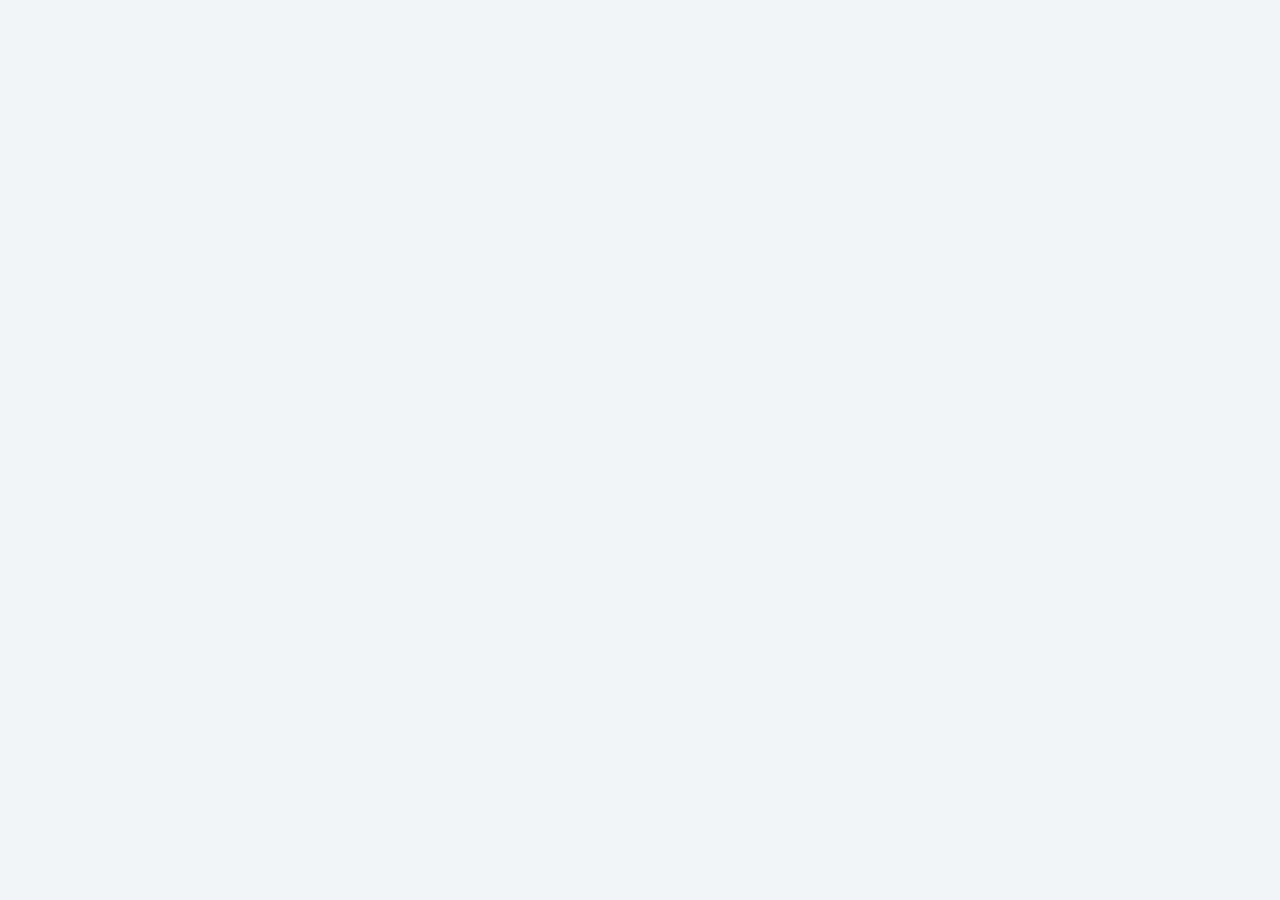
==== about/index.html @ 3e9780c4 "Add direct entry pages for portfolio routes" ====
<!doctype html>
<html lang="en">
  <head>
    <meta charset="UTF-8" />
    <meta name="viewport" content="width=device-width, initial-scale=1.0" />

    <title>Malone Morales | Operations & Virtual Support</title>
    <meta name="description" content="Portfolio of Malone Morales — operations, administration, reporting, workflow support, and customer service for growing teams." />
    <meta name="author" content="Malone de Leon Morales" />
    <meta name="robots" content="index, follow, max-image-preview:large" />
    <meta name="theme-color" content="#15283F" />
    <link rel="canonical" href="https://malonemorales0322-max.github.io/" />

    <link rel="icon" type="image/svg+xml" href="/favicon.svg" />

    <meta http-equiv="X-Content-Type-Options" content="nosniff" />
    <meta name="referrer" content="strict-origin-when-cross-origin" />

    <!-- The rail avatar is above the fold on every desktop route. Keep this in
         sync with profile.avatarSrc in src/data/profile.ts. -->
    <link rel="preload" as="image" href="/profile-photo.jpg" fetchpriority="high" media="(min-width: 1100px)" />

    <!-- Open Graph / social share. og:image must be an absolute URL once you deploy. -->
    <meta property="og:type" content="website" />
    <meta property="og:site_name" content="Malone Morales" />
    <meta property="og:title" content="Malone Morales | Operations & Virtual Support" />
    <meta property="og:description" content="Dependable operations, administrative, data, and workflow support backed by 10+ years of hands-on experience." />
    <meta property="og:url" content="https://malonemorales0322-max.github.io/" />
    <!-- <meta property="og:image" content="https://yoursite.com/share.png" /> -->
    <meta name="twitter:card" content="summary_large_image" />

    <!-- Theme before first paint: no flash of the wrong palette. Default is
         light; dark is the visitor's opt-in, persisted in localStorage. -->
    <script>
      (function () {
        try {
          document.documentElement.dataset.theme =
            localStorage.getItem('theme') === 'dark' ? 'dark' : 'light';
        } catch (e) {
          document.documentElement.dataset.theme = 'light';
        }
      })();
    </script>
    <script type="module" crossorigin src="/assets/index-DZGYKk3D.js"></script>
    <link rel="stylesheet" crossorigin href="/assets/index-1n0V1Wnx.css">
  </head>
  <body>
    <div id="root"></div>
  </body>
</html>
---- assets/index-1n0V1Wnx.css ----
:root{--navy: #15283F;--navy-ink: #060C1A;--cream: #F2F5F8;--white: #FFFFFF;--orange: #356C91;--orange-hover: #4F83A3;--orange-ink: #245A7C;--muted: #5A6479;--divider: rgba(21, 40, 63, .12);--success: #2E9E6B;--error: #D9544F;--brands-chip-bg: #FAFCFD;--brands-chip-border: rgba(21, 40, 63, .1);--font-display: "Poppins", system-ui, -apple-system, sans-serif;--fs-display: clamp(64px, 9vw, 128px);--fs-h2: clamp(32px, 4vw, 56px);--fs-h3: clamp(22px, 2vw, 28px);--fs-body: 15px;--fs-eyebrow: 12px;--fs-nav: 15px;--lh-tight: .95;--lh-heading: 1.25;--lh-body: 1.65;--ls-display: -.03em;--ls-eyebrow: .18em;--container-x: clamp(24px, 6vw, 96px);--section-pad-y: clamp(110px, 13vh, 170px);--radius-card: 24px;--radius-pill: 999px;--radius-circle: 50%;--shadow-soft: 0 20px 60px -20px rgba(21, 40, 63, .25);--shadow-card: 0 40px 120px -30px rgba(6, 12, 26, .35);--shadow-btn: 0 8px 24px -8px rgba(21, 40, 63, .25);--ease-out: cubic-bezier(.22, 1, .36, 1);--ease-spring: cubic-bezier(.34, 1.56, .64, 1);--dur-fast: .18s;--dur-med: .32s;--dur-slow: .6s}@media(prefers-reduced-motion:reduce){*,*:before,*:after{animation-duration:.01ms!important;animation-iteration-count:1!important;transition-duration:.01ms!important}}:root{--rail-w: 0px;--panel-x: clamp(20px, 4vw, 64px);--paper: #FAFCFD;--line: rgba(21, 40, 63, .14);--line-strong:rgba(21, 40, 63, .28);--tint: rgba(21, 40, 63, .05);--tint-strong:rgba(21, 40, 63, .09);--glass: rgba(251, 251, 247, .72);--plate: #F2F5F8;--panel-dark: #060C1A;--verified: #0866FF;--plate-ink: #15283F}@media(min-width:1100px){:root{--rail-w: 312px}}[data-theme=dark]{--cream: #070B14;--paper: #0B1120;--white: #0E1626;--navy: #EDF0F6;--navy-ink: #04070F;--muted: rgba(237, 240, 246, .6);--divider: rgba(255, 255, 255, .1);--line: rgba(255, 255, 255, .09);--line-strong: rgba(255, 255, 255, .2);--tint: rgba(255, 255, 255, .05);--tint-strong: rgba(255, 255, 255, .09);--glass: rgba(14, 22, 38, .72);--orange-ink: #8FC2DD;--panel-dark: #0B1120;--brands-chip-bg: #F2F5F8;--brands-chip-border: rgba(255, 255, 255, .14);--shadow-soft: 0 20px 60px -20px rgba(0, 0, 0, .75);--shadow-card: 0 40px 120px -30px rgba(0, 0, 0, .85);--shadow-btn: 0 8px 24px -8px rgba(0, 0, 0, .7)}@font-face{font-family:Poppins;font-style:normal;font-display:swap;font-weight:400;src:url(/assets/poppins-latin-400-normal-cpxAROuN.woff2) format("woff2"),url(/assets/poppins-latin-400-normal-BOb3E3N0.woff) format("woff")}@font-face{font-family:Poppins;font-style:normal;font-display:swap;font-weight:500;src:url(/assets/poppins-latin-500-normal-C8OXljZJ.woff2) format("woff2"),url(/assets/poppins-latin-500-normal-DGXqpDMm.woff) format("woff")}@font-face{font-family:Poppins;font-style:normal;font-display:swap;font-weight:600;src:url(/assets/poppins-latin-600-normal-zEkxB9Mr.woff2) format("woff2"),url(/assets/poppins-latin-600-normal-BJdTmd5m.woff) format("woff")}@font-face{font-family:Poppins;font-style:normal;font-display:swap;font-weight:700;src:url(/assets/poppins-latin-700-normal-Qrb0O0WB.woff2) format("woff2"),url(/assets/poppins-latin-700-normal-BVuQR_eA.woff) format("woff")}*,*:before,*:after{box-sizing:border-box;margin:0;padding:0}html,body{height:100%}html{scroll-behavior:smooth;scroll-padding-top:96px}@media(prefers-reduced-motion:reduce){html{scroll-behavior:auto}}body{font-family:var(--font-display);font-size:var(--fs-body);line-height:var(--lh-body);background:var(--cream);color:var(--navy);-webkit-font-smoothing:antialiased;-moz-osx-font-smoothing:grayscale;text-rendering:optimizeLegibility;overflow-x:hidden;animation:page-fadein .45s cubic-bezier(.22,1,.36,1) both}@keyframes page-fadein{0%{opacity:0}to{opacity:1}}#root{isolation:isolate}img,svg{display:block;max-width:100%}a{color:inherit;text-decoration:none}button{font:inherit;color:inherit;background:none;border:none;cursor:pointer}:focus-visible{outline:2px solid var(--orange);outline-offset:3px;border-radius:4px}.skip-link{position:absolute;top:-100px;left:16px;padding:12px 20px;background:var(--navy);color:var(--white);border-radius:8px;z-index:100;transition:top var(--dur-fast) var(--ease-out)}.skip-link:focus-visible{top:16px}.sr-only{position:absolute;width:1px;height:1px;padding:0;margin:-1px;overflow:hidden;clip:rect(0,0,0,0);white-space:nowrap;border:0}.hero-canvas{position:fixed;inset:0;z-index:0;width:100%;height:100%;pointer-events:none;background:var(--cream)}main>*{position:relative;z-index:1}.dark-section,.dark-section-alt{background-color:var(--panel-dark)}.intro{position:fixed;inset:0;z-index:9999;pointer-events:none}.intro--leaving{animation:intro-fade-out 1s cubic-bezier(.45,0,.55,1) .32s forwards}@keyframes intro-fade-out{to{opacity:0}}.intro__stage{position:absolute;inset:0;background:radial-gradient(circle at 50% 55%,rgba(53,108,145,.08),transparent 55%),var(--navy-ink)}.intro__scene{position:absolute;left:50%;top:50%;width:min(78vmin,560px);aspect-ratio:1;transform:translate(-50%,-50%)}.intro__ripple{position:absolute;inset:0;width:100%;height:100%;overflow:visible}.intro__drop{fill:var(--orange);transform-box:view-box;transform-origin:300px 330px;opacity:0;animation:intro-drop .58s forwards}@keyframes intro-drop{0%{opacity:1;transform:scale(1) translateY(0);animation-timing-function:cubic-bezier(.55,0,1,.45)}78%{opacity:1;transform:scale(1) translateY(226px);animation-timing-function:cubic-bezier(.2,.9,.3,1.3)}88%{opacity:1;transform:scale(1.45,.4) translateY(226px)}to{opacity:0;transform:scale(1.7,.28) translateY(226px)}}.intro__flash{fill:var(--white);transform-box:fill-box;transform-origin:center;opacity:0;transform:scale(.2);animation:intro-flash .14s ease-out .45s forwards}@keyframes intro-flash{0%{opacity:0;transform:scale(.2)}35%{opacity:1;transform:scale(1.6)}to{opacity:0;transform:scale(.3)}}.intro__ring{stroke:var(--cream);stroke-width:1.5;fill:none;opacity:0;transform-box:fill-box;transform-origin:center;animation:intro-ring .7s cubic-bezier(.22,1,.36,1) forwards}.intro__ring--1{--ring-o: .95;transform:scale(.85) rotate(1.2deg);animation-delay:.5s}.intro__ring--2{--ring-o: .9;transform:scale(.85) rotate(-1.5deg);animation-delay:.59s}.intro__ring--3{--ring-o: .85;transform:scale(.85) rotate(1.2deg);animation-delay:685ms}.intro__ring--4{--ring-o: .72;transform:scale(.85) rotate(-1.5deg);animation-delay:.79s}.intro__ring--5{--ring-o: .6;transform:scale(.85) rotate(1.2deg);animation-delay:.91s}.intro__ring--6{--ring-o: .45;transform:scale(.85) rotate(-1.5deg);animation-delay:1.04s}@keyframes intro-ring{to{opacity:var(--ring-o);stroke-dashoffset:0;transform:scale(1) rotate(0)}}.intro__ring-accent{stroke:var(--orange);stroke-width:2;fill:none;opacity:0;animation:intro-ring-accent 1.05s forwards 1.15s}@keyframes intro-ring-accent{0%{opacity:0;stroke-dashoffset:698;animation-timing-function:cubic-bezier(.22,1,.36,1)}10%{opacity:.9}57%{opacity:.9;stroke-dashoffset:0}to{opacity:.35;stroke-dashoffset:0}}.intro__lockup{position:absolute;left:50%;top:34%;transform:translate(-50%);display:flex;flex-direction:column;align-items:center;gap:10px;z-index:2}.intro__mark{width:56px;height:56px;border-radius:var(--radius-circle);object-fit:contain;background:var(--white);padding:8px;box-shadow:0 12px 32px -14px #060c1a80;opacity:0;animation:intro-mark .45s cubic-bezier(.34,1.56,.64,1) 1.3s forwards}@keyframes intro-mark{0%{opacity:0;transform:translateY(8px) scale(.6)}to{opacity:1;transform:translateY(0) scale(1)}}.intro__word{font-family:var(--font-display);font-size:clamp(22px,4vw,30px);font-weight:600;line-height:1;color:var(--cream);opacity:0;letter-spacing:.12em;animation:intro-word .43s cubic-bezier(.22,1,.36,1) 1.42s forwards}@keyframes intro-word{0%{opacity:0;transform:translateY(12px);letter-spacing:.12em}to{opacity:1;transform:translateY(0);letter-spacing:.04em}}.intro__tag{font-family:var(--font-display);font-size:13px;font-weight:400;letter-spacing:.02em;text-align:center;color:var(--cream);opacity:0;animation:intro-tag .4s var(--ease-out) 1.55s forwards}@keyframes intro-tag{0%{opacity:0;transform:translateY(6px)}to{opacity:.6;transform:translateY(0)}}.intro__flood{position:absolute;left:50%;top:calc(50% + min(3.9vmin,28px));width:220vmax;height:220vmax;margin:-110vmax 0 0 -110vmax;border-radius:50%;background:var(--orange-ink);transform:scale(0);z-index:3;will-change:transform}.intro--leaving .intro__flood{animation:intro-flood .28s cubic-bezier(.7,0,.84,0) forwards}@keyframes intro-flood{to{transform:scale(1)}}.intro--reduced{animation:none;transition:opacity .4s var(--ease-out)}.intro--reduced.intro--leaving{opacity:0}.intro--reduced .intro__drop,.intro--reduced .intro__flash,.intro--reduced .intro__flood{display:none}.intro--reduced .intro__ring{animation:intro-fade-static .2s var(--ease-out) forwards;stroke-dashoffset:0;transform:none}.intro--reduced .intro__ring-accent{animation:intro-fade-static .2s var(--ease-out) forwards;stroke-dashoffset:0;--ring-o: .35}.intro--reduced .intro__mark,.intro--reduced .intro__word,.intro--reduced .intro__tag{animation:intro-fade-static .2s var(--ease-out) forwards;transform:none;letter-spacing:.04em}.intro--reduced .intro__mark,.intro--reduced .intro__word{--ring-o: 1}.intro--reduced .intro__tag{--ring-o: .6}@keyframes intro-fade-static{to{opacity:var(--ring-o, 1)}}@media(prefers-reduced-motion:reduce){.intro{animation:none!important;transition:opacity .4s var(--ease-out)}.intro--leaving{opacity:0;transform:none}.intro__drop,.intro__flash,.intro__flood{display:none!important}.intro__ring,.intro__ring-accent{animation:intro-fade-static .2s var(--ease-out) forwards!important;stroke-dashoffset:0;transform:none}.intro__ring-accent{--ring-o: .35}.intro__mark,.intro__word,.intro__tag{animation:intro-fade-static .2s var(--ease-out) forwards!important;transform:none;letter-spacing:.04em}.intro__mark,.intro__word{--ring-o: 1}.intro__tag{--ring-o: .6}}[data-reveal]{opacity:0;transform:translateY(40px);transition:opacity .75s cubic-bezier(.22,1,.36,1),transform .75s cubic-bezier(.22,1,.36,1)}[data-reveal].is-revealed{opacity:1;transform:none}::view-transition-old(root),::view-transition-new(root){animation:none;mix-blend-mode:normal}html[data-theme-sweep]::view-transition-new(root){animation:theme-sweep 1.2s cubic-bezier(.55,0,.15,1) both}@keyframes theme-sweep{0%{clip-path:circle(0px at var(--sweep-x, 50%) var(--sweep-y, 50%))}to{clip-path:circle(var(--sweep-r, 150vmax) at var(--sweep-x, 50%) var(--sweep-y, 50%))}}.slab__2{opacity:.32}.slab__1{opacity:1}.tg{display:block;overflow:hidden;transform:rotate(0);transition:transform .6s var(--ease-spring)}.tg__cut,.tg__disc,.tg__rays{transform-box:fill-box;transform-origin:center;transition:transform .6s var(--ease-spring),opacity .3s var(--ease-out)}.tg__cut{fill:var(--tg-bg, var(--white))}.rail__theme,.theme-btn{--tg-bg: var(--white)}[data-theme=dark] .theme-btn{--tg-bg: var(--paper)}.tg__cut{transform:translate(4.5px,-4.5px)}.tg__rays{opacity:0;transform:rotate(-60deg) scale(.55)}.tg[data-theme=dark]{transform:rotate(90deg)}.tg[data-theme=dark] .tg__cut{transform:translate(16px,-16px)}.tg[data-theme=dark] .tg__disc{transform:scale(.66)}.tg[data-theme=dark] .tg__rays{opacity:1;transform:none}@media(prefers-reduced-motion:reduce){.tg,.tg__cut,.tg__disc,.tg__rays{transition:none}}.nav{position:fixed;top:32px;transition:top .32s var(--ease-out);left:50%;transform:translate(-50%);width:clamp(720px,calc(100vw - (2*clamp(32px,10vw,160px))),1600px);display:flex;align-items:center;justify-content:space-between;padding:0;background:transparent;border:1px solid transparent;border-radius:var(--radius-pill);box-shadow:none;backdrop-filter:blur(0);-webkit-backdrop-filter:blur(0);z-index:10;transition:top var(--dur-med) var(--ease-out),width var(--dur-slow) var(--ease-out),padding var(--dur-slow) var(--ease-out),background-color var(--dur-slow) var(--ease-out),box-shadow var(--dur-slow) var(--ease-out),border-color var(--dur-slow) var(--ease-out),backdrop-filter var(--dur-slow) var(--ease-out)}.nav.is-scrolled{top:16px;width:min(580px,calc(100vw - 48px));padding:10px 36px 10px 10px;background:var(--navy);box-shadow:var(--shadow-card);border-color:#ffffff14;backdrop-filter:blur(12px);-webkit-backdrop-filter:blur(12px)}.nav.is-scrolled .nav__logo:after{content:"";position:absolute;right:-20px;top:50%;transform:translateY(-50%);width:1px;height:24px;background:#ffffff24}.nav.is-scrolled .nav__logo{width:48px;height:48px;padding:7px}.nav.is-scrolled .nav__link{color:var(--white)}.nav.is-scrolled .nav__links{gap:36px}.nav__logo{position:relative;width:64px;height:64px;border-radius:var(--radius-circle);background:var(--white);box-shadow:var(--shadow-soft);display:grid;place-items:center;padding:10px;transition:transform var(--dur-fast) var(--ease-out),width var(--dur-med) var(--ease-out),height var(--dur-med) var(--ease-out),padding var(--dur-med) var(--ease-out)}.nav__logo:hover{transform:scale(1.04)}.nav__logo img{width:100%;height:100%;object-fit:contain}.nav__links{display:flex;gap:48px;list-style:none}.nav__link{position:relative;font-size:var(--fs-nav);font-weight:500;color:var(--navy);padding:8px 2px;transition:color var(--dur-fast) var(--ease-out)}.nav__link:hover{color:var(--orange)}.nav__link[aria-current=page]:after{content:"";position:absolute;left:50%;bottom:-6px;transform:translate(-50%);width:6px;height:6px;border-radius:50%;background:var(--orange)}.nav.is-on-dark .nav__link{color:var(--white)}.nav.is-on-dark .nav__link:hover{color:var(--orange)}.nav__toggle,.nav__menu{display:none}.hero{min-height:100dvh;padding:160px clamp(32px,10vw,160px) 0;display:grid;grid-template-columns:.9fr 1.1fr;gap:24px;align-items:end}.hero__copy{display:flex;flex-direction:column;gap:32px;max-width:56ch;padding-bottom:48px}.hero__display{font-family:var(--font-display);font-weight:700;font-size:var(--fs-display);line-height:var(--lh-tight);letter-spacing:var(--ls-display);color:var(--navy)}.hero__accent-bar{width:80px;height:4px;background:var(--orange);border-radius:2px;margin-top:8px}.hero__intro{max-width:56ch}.hero__eyebrow{display:block;font-size:var(--fs-eyebrow);font-weight:500;letter-spacing:var(--ls-eyebrow);text-transform:uppercase;color:var(--orange-ink);margin-bottom:16px}.hero__headline{font-size:var(--fs-h3);font-weight:600;line-height:var(--lh-heading);color:var(--navy);margin-bottom:20px}.hero__body{font-size:var(--fs-body);color:var(--muted);line-height:var(--lh-body)}.hero__actions{display:flex;align-items:center;gap:32px;flex-wrap:wrap}.hero__cta{display:inline-flex;align-items:center;gap:10px;color:var(--orange);font-weight:500;font-size:var(--fs-body);padding:4px 0;transition:gap var(--dur-fast) var(--ease-out),color var(--dur-fast) var(--ease-out)}.hero__cta:hover{gap:16px;color:var(--orange-hover)}.hero__cta svg{transition:transform var(--dur-fast) var(--ease-out)}.hero__photo{position:relative;display:block;justify-self:center;align-self:end;width:min(820px,100%);max-height:96vh}.hero__photo-img{display:block;width:100%;height:auto;max-height:86vh;object-fit:contain;pointer-events:none;filter:drop-shadow(0 40px 60px rgba(21,40,63,.22))}.hero__badge{position:absolute;top:96px;left:48px;width:160px;height:auto;z-index:2;pointer-events:none;transform:rotate(-8deg);transform-origin:center center;filter:drop-shadow(0 24px 40px rgba(21,40,63,.38)) drop-shadow(0 6px 14px rgba(21,40,63,.22)) drop-shadow(0 0 28px rgba(88,196,255,.55)) drop-shadow(0 0 10px rgba(255,255,255,.4));animation:hero-badge-float 7s ease-in-out infinite;will-change:transform,filter}@keyframes hero-badge-float{0%,to{transform:rotate(-8deg) translateY(0) scale(1);filter:drop-shadow(0 22px 36px rgba(21,40,63,.38)) drop-shadow(0 6px 14px rgba(21,40,63,.22)) drop-shadow(0 0 24px rgba(88,196,255,.5)) drop-shadow(0 0 8px rgba(255,255,255,.35))}50%{transform:rotate(-6.5deg) translateY(-10px) scale(1.015);filter:drop-shadow(0 34px 56px rgba(21,40,63,.34)) drop-shadow(0 10px 22px rgba(21,40,63,.2)) drop-shadow(0 0 38px rgba(88,196,255,.75)) drop-shadow(0 0 14px rgba(255,255,255,.5))}}@media(prefers-reduced-motion:reduce){.hero__badge{animation:none}}.social-icons{display:flex;gap:16px;list-style:none}.social-icons__link{display:grid;place-items:center;width:44px;height:44px;border-radius:var(--radius-circle);background:var(--white);color:var(--navy);box-shadow:var(--shadow-btn);transition:transform var(--dur-fast) var(--ease-out),background var(--dur-fast) var(--ease-out),color var(--dur-fast) var(--ease-out)}.social-icons__link:hover{transform:translateY(-3px);background:var(--navy);color:var(--white)}.social-icons__icon{display:block;width:20px;height:20px;background:currentColor;-webkit-mask:var(--icon-url) center / contain no-repeat;mask:var(--icon-url) center / contain no-repeat}.tools-marquee{position:relative;margin:0 clamp(24px,6vw,96px);padding:0;overflow:hidden;background:var(--white);border-radius:18px;border:1px solid rgba(21,40,63,.06);box-shadow:0 30px 70px -40px #15283f38,0 4px 20px -10px #15283f14}.tools-marquee__track{display:flex;align-items:center;gap:72px;width:max-content;padding:28px 40px;animation:marquee 80s linear infinite;will-change:transform}.tools-marquee:hover .tools-marquee__track{animation-play-state:paused}.tools-marquee__item{display:inline-flex;align-items:center;gap:14px;flex-shrink:0;position:relative;padding-right:72px;color:var(--navy);font-size:16px;font-weight:600;letter-spacing:-.005em;white-space:nowrap}.tools-marquee__item:after{content:"";position:absolute;right:0;top:50%;transform:translateY(-50%);width:1px;height:22px;background:#15283f1a}.tools-marquee__item:last-child:after{display:none}.tools-marquee__icon{display:inline-block;width:24px;height:24px;flex-shrink:0;background:var(--brand-color, var(--navy));-webkit-mask:var(--icon-url) center / contain no-repeat;mask:var(--icon-url) center / contain no-repeat}.tools-marquee__img{display:inline-block;width:24px;height:24px;flex-shrink:0;object-fit:contain}.tools-marquee__label{color:var(--navy)}@keyframes marquee{0%{transform:translate(0)}to{transform:translate(-50%)}}@media(prefers-reduced-motion:reduce){.tools-marquee__track{animation:none}}.about{padding:clamp(64px,9vh,120px) clamp(32px,10vw,160px) clamp(100px,14vh,180px);display:flex;flex-direction:column;gap:clamp(64px,9vh,120px);color:var(--white)}.about__top{display:grid;grid-template-columns:minmax(0,.9fr) minmax(0,1.1fr);gap:clamp(48px,6vw,120px);align-items:stretch}.about__portrait{position:relative;width:min(560px,100%);aspect-ratio:5 / 6;justify-self:start;isolation:isolate}.about__portrait:before{content:"";position:absolute;inset:-12% -8% -4%;background:radial-gradient(ellipse at 40% 60%,rgba(53,108,145,.28),transparent 62%);filter:blur(56px);z-index:-1;pointer-events:none}.about__portrait-img{display:block;width:100%;height:100%;object-fit:cover;object-position:top center;filter:drop-shadow(0 40px 60px rgba(6,12,26,.55))}.about__intro{max-width:48ch;padding-bottom:0}.about__eyebrow{display:block;font-size:var(--fs-eyebrow);font-weight:500;letter-spacing:var(--ls-eyebrow);text-transform:uppercase;color:var(--orange);margin-bottom:20px}.about__headline{font-family:var(--font-display);font-size:clamp(48px,6vw,88px);font-weight:700;line-height:1.02;color:var(--white);margin:0 0 32px;letter-spacing:-.025em}.about__body{font-size:20px;color:#ffffffd1;line-height:1.7;margin:0;max-width:58ch;font-weight:400}.about__intro{max-width:60ch;display:flex;flex-direction:column}.about__eyebrow{margin-top:auto}.about__pillars{display:grid;grid-template-columns:repeat(2,minmax(0,1fr));gap:clamp(16px,2.2vw,28px);list-style:none;padding:0;margin:0}.about__pillar{position:relative;display:flex;flex-direction:column;padding:clamp(22px,2.4vw,30px);background:color-mix(in srgb,var(--white) 5%,transparent);border:1px solid color-mix(in srgb,var(--white) 10%,transparent);border-radius:var(--radius-card);opacity:0;transform:translateY(16px);transition:opacity .62s var(--ease-out),transform .56s var(--ease-spring),border-color var(--dur-med) var(--ease-out)}.about.is-revealed .about__pillar{opacity:1;transform:none}.about.is-revealed .about__pillar:nth-child(1){transition-delay:80ms}.about.is-revealed .about__pillar:nth-child(2){transition-delay:.15s}.about.is-revealed .about__pillar:nth-child(3){transition-delay:.22s}.about.is-revealed .about__pillar:nth-child(4){transition-delay:.29s}@media(hover:hover)and (pointer:fine){.about__pillar:hover{transform:translateY(-4px);border-color:color-mix(in srgb,var(--white) 18%,transparent)}.about__pillar:hover .about__pillar-num{color:var(--orange)}.about__pillar:hover .about__pillar-icon{background:color-mix(in srgb,var(--orange) 12%,transparent)}}.about__pillar-head{display:flex;align-items:center;justify-content:space-between;gap:12px;margin-bottom:16px}.about__pillar-icon{display:flex;align-items:center;justify-content:center;width:46px;height:46px;border-radius:12px;background:color-mix(in srgb,var(--white) 6%,transparent);transition:background var(--dur-med) var(--ease-out)}.about__pillar-stack{display:flex;align-items:center;gap:13px}.about__pillar-ai{width:23px;height:23px;flex-shrink:0;background:color-mix(in srgb,var(--cream) 82%,transparent);-webkit-mask:var(--ai-mask) center / contain no-repeat;mask:var(--ai-mask) center / contain no-repeat;transition:background var(--dur-med) var(--ease-out)}.about__pillar--harness:hover .about__pillar-ai{background:var(--cream)}.about__pillar-num{font-size:13px;font-weight:500;letter-spacing:.06em;color:var(--muted);font-variant-numeric:tabular-nums;transition:color var(--dur-med) var(--ease-out)}.about__pillar-title{font-family:var(--font-display);font-size:var(--fs-h3);font-weight:600;line-height:1.2;letter-spacing:-.01em;color:var(--white);margin:0}.about__pillar-body{font-size:15px;line-height:1.6;color:color-mix(in srgb,var(--cream) 70%,transparent);margin:12px 0 0}.about__pillar-foot{margin-top:auto;padding-top:16px;border-top:1px solid color-mix(in srgb,var(--white) 8%,transparent)}.about__pillar-chip{display:inline-block;padding:6px 13px;font-size:12px;font-weight:600;letter-spacing:.04em;text-transform:uppercase;white-space:nowrap;color:color-mix(in srgb,var(--cream) 80%,transparent);background:color-mix(in srgb,var(--white) 7%,transparent);border:1px solid color-mix(in srgb,var(--white) 12%,transparent);border-radius:var(--radius-pill)}@media(max-width:900px){.about__pillars{grid-template-columns:minmax(0,1fr)}}.funnels{padding:var(--section-pad-y) clamp(32px,10vw,160px);display:flex;flex-direction:column;gap:clamp(40px,5vh,64px);color:var(--white)}.funnels__header{max-width:64ch;display:flex;flex-direction:column;gap:20px}.funnels__eyebrow{display:block;font-size:var(--fs-eyebrow);font-weight:500;letter-spacing:var(--ls-eyebrow);text-transform:uppercase;color:var(--orange-ink)}.funnels__headline{font-family:var(--font-display);font-size:clamp(40px,5vw,72px);font-weight:700;line-height:1.04;color:var(--white);margin:0;letter-spacing:-.025em}.funnels__subhead{font-size:17px;color:#ffffffb8;line-height:1.6;margin:0;max-width:56ch}.funnels__tabs{display:inline-flex;align-self:flex-start;gap:6px;padding:6px;background:#060c1a99;border:1px solid rgba(255,255,255,.1);border-radius:var(--radius-pill);backdrop-filter:blur(10px);-webkit-backdrop-filter:blur(10px)}.funnels__tab{display:inline-flex;align-items:center;gap:10px;padding:12px 22px;border:none;background:transparent;color:#ffffffad;font-size:14.5px;font-weight:500;font-family:inherit;border-radius:var(--radius-pill);cursor:pointer;transition:background var(--dur-med) var(--ease-out),color var(--dur-med) var(--ease-out),transform var(--dur-fast) var(--ease-out)}.funnels__tab:hover:not(.is-active){color:var(--white);background:#ffffff0f}.funnels__tab.is-active{background:var(--orange);color:var(--white);box-shadow:0 8px 24px -12px #356c91b3}.funnels__tab-count{display:inline-grid;place-items:center;min-width:22px;height:22px;padding:0 7px;font-size:12px;font-weight:600;color:#ffffffe0;background:#ffffff24;border-radius:var(--radius-pill)}.funnels__tab.is-active .funnels__tab-count{background:#ffffff38;color:var(--white)}.funnels__panel{display:grid;grid-template-columns:minmax(0,640px) minmax(0,1fr);gap:clamp(32px,4vw,64px);align-items:stretch}.funnels__preview{position:relative;display:block;width:100%;padding:0;border:1px solid rgba(255,255,255,.14);border-radius:var(--radius-card);background:#060c1a8c;box-shadow:0 40px 90px -30px #000000bf,inset 0 1px #ffffff1a,inset 0 -1px #060c1a66;cursor:pointer;overflow:hidden;font:inherit;color:inherit;transition:transform var(--dur-med) var(--ease-out),box-shadow var(--dur-med) var(--ease-out),border-color var(--dur-fast) var(--ease-out)}.funnels__preview:hover{transform:translateY(-4px);border-color:#356c9173;box-shadow:0 54px 110px -32px #000000d9,0 0 0 1px #356c9138,inset 0 1px #ffffff29,inset 0 -1px #060c1a80}.funnels__preview-frame{position:relative;width:100%;padding-top:62.5%;overflow:hidden;background:var(--white);pointer-events:none}.funnels__iframe{position:absolute;top:0;left:0;width:100%;height:100%;border:0;object-fit:cover;object-position:top center;pointer-events:none;background:var(--white);display:block}.funnels__preview-overlay{position:absolute;inset:0;display:flex;align-items:flex-end;justify-content:flex-end;padding:20px;opacity:0;pointer-events:none;background:linear-gradient(180deg,transparent 55%,rgba(6,12,26,.45) 100%);transition:opacity var(--dur-med) var(--ease-out)}.funnels__preview:hover .funnels__preview-overlay,.funnels__preview:focus-visible .funnels__preview-overlay{opacity:1}.funnels__preview-overlay-pill{display:inline-flex;align-items:center;gap:8px;padding:10px 16px;background:var(--white);color:var(--navy);border-radius:var(--radius-pill);font-size:13px;font-weight:600;box-shadow:var(--shadow-btn)}.funnels__details{display:flex;flex-direction:column;justify-content:center;gap:24px;padding:8px 0}.funnels__tag{display:inline-flex;align-items:center;align-self:flex-start;padding:8px 16px;font-size:12px;font-weight:600;letter-spacing:.04em;text-transform:uppercase;color:var(--tag-color, var(--orange));background:color-mix(in srgb,var(--tag-color, var(--orange)) 14%,transparent);border:1px solid color-mix(in srgb,var(--tag-color, var(--orange)) 45%,transparent);border-radius:var(--radius-pill)}.funnels__detail-title{font-family:var(--font-display);font-size:clamp(28px,3vw,40px);font-weight:700;line-height:1.1;color:var(--white);margin:0;letter-spacing:-.02em}.funnels__detail-body{font-size:16px;line-height:1.65;color:#ffffffb8;margin:0;max-width:52ch}.funnels__cta{display:inline-flex;align-items:center;align-self:flex-start;gap:10px;padding:14px 24px;margin-top:8px;background:var(--navy-ink);color:var(--white);border:none;border-radius:var(--radius-pill);font-family:var(--font-display);font-size:14.5px;font-weight:600;letter-spacing:-.005em;cursor:pointer;box-shadow:inset 0 1px #ffffff14,0 1px #15283f0a,0 12px 28px -16px #15283f80;transition:background .24s var(--ease-out),transform .24s cubic-bezier(.34,1.56,.64,1),box-shadow .24s var(--ease-out),gap .24s var(--ease-out)}.funnels__cta svg{color:var(--orange);transition:transform .24s var(--ease-out)}.funnels__cta:hover{background:var(--navy);transform:translateY(-2px);gap:14px;box-shadow:inset 0 1px #ffffff1f,0 1px #15283f0a,0 18px 36px -16px #15283f8c,0 0 0 1px #356c9140}.funnels__cta:hover svg{transform:translate(2px,-2px)}.funnels__cta:active{transform:translateY(0)}.funnels__cta:focus-visible{outline:2px solid var(--orange);outline-offset:3px}.funnels__flow{display:flex;flex-direction:column;align-items:flex-start;gap:10px;margin-top:28px}.funnels__flow-label{font-size:10px;font-weight:600;letter-spacing:.22em;text-transform:uppercase;color:#ffffff80}.funnels__flow-stages{display:flex;align-items:center;gap:2px;list-style:none;padding:0;margin:0;flex-wrap:wrap;row-gap:8px}.funnels__flow-stage{display:inline-flex;align-items:center;gap:4px}.funnels__flow-pill{display:inline-flex;align-items:center;padding:5px 10px;border-radius:var(--radius-pill);background:color-mix(in srgb,var(--tag-color, var(--orange)) 10%,transparent);border:1px solid color-mix(in srgb,var(--tag-color, var(--orange)) 35%,transparent);color:color-mix(in srgb,var(--tag-color, var(--orange)) 90%,var(--white));font-size:9.5px;font-weight:700;letter-spacing:.12em;text-transform:uppercase;line-height:1;transition:background var(--dur-fast) var(--ease-out),border-color var(--dur-fast) var(--ease-out),box-shadow var(--dur-fast) var(--ease-out),transform var(--dur-fast) var(--ease-out)}.funnels__flow-stage.is-active .funnels__flow-pill{background:color-mix(in srgb,var(--tag-color, var(--orange)) 22%,transparent);border-color:var(--tag-color, var(--orange));color:var(--white);box-shadow:0 0 0 1px var(--tag-color, var(--orange)),0 0 16px -4px color-mix(in srgb,var(--tag-color, var(--orange)) 70%,transparent)}.funnels__flow-arrow{display:inline-flex;align-items:center;color:#ffffff38;width:12px;height:12px}.funnels__flow-arrow svg{width:100%;height:100%;display:block}.funnels__thumbs-header{display:flex;align-items:baseline;gap:10px;margin-top:22px}.funnels__thumbs-label{font-size:11px;font-weight:600;letter-spacing:.22em;text-transform:uppercase;color:#ffffff80}.funnels__thumbs-count{font-size:13px;font-weight:400;color:#ffffff73}.funnels__thumbs{display:flex;flex-wrap:wrap;gap:18px;padding:0;margin:0;list-style:none}.funnels__thumb-item{flex:0 0 auto}.funnels__thumb{display:flex;flex-direction:column;gap:10px;width:200px;padding:0;background:transparent;border:none;color:inherit;font:inherit;cursor:pointer;text-align:left}.funnels__thumb-img-wrap{position:relative;display:block;width:100%;aspect-ratio:16 / 9;overflow:hidden;border-radius:14px;border:2px solid rgba(255,255,255,.1);background:var(--navy-ink);box-shadow:0 16px 40px -24px #000000b3;transition:transform var(--dur-med) var(--ease-out),border-color var(--dur-med) var(--ease-out),box-shadow var(--dur-med) var(--ease-out)}.funnels__thumb:hover .funnels__thumb-img-wrap{transform:translateY(-3px);border-color:#ffffff4d}.funnels__thumb.is-active .funnels__thumb-img-wrap{border-color:var(--tag-color, var(--orange));box-shadow:0 20px 44px -20px #000c,0 0 0 1px var(--tag-color, var(--orange)),0 0 24px -4px color-mix(in srgb,var(--tag-color, var(--orange)) 60%,transparent)}.funnels__thumb-img{display:block;width:100%;height:100%;object-fit:cover;object-position:top center}.funnels__thumb-label{font-size:13.5px;font-weight:500;color:#ffffffb3;padding:0 2px;transition:color var(--dur-fast) var(--ease-out)}.funnels__thumb:hover .funnels__thumb-label{color:var(--white)}.funnels__thumb.is-active .funnels__thumb-label{color:var(--white);font-weight:600}.funnels__modal{position:fixed;inset:0;z-index:9000;display:flex;align-items:stretch;justify-content:stretch;padding:0;background:#060c1aeb;animation:funnels-modal-fade .22s var(--ease-out)}@keyframes funnels-modal-fade{0%{opacity:0}to{opacity:1}}.funnels__modal-shell{position:relative;width:100%;height:100%;max-width:none;display:flex;flex-direction:column;background:var(--white);border-radius:0;overflow:hidden;box-shadow:none;animation:funnels-modal-pop .28s var(--ease-out)}@keyframes funnels-modal-pop{0%{transform:translateY(12px) scale(.985);opacity:0}to{transform:translateY(0) scale(1);opacity:1}}.funnels__modal-bar{display:flex;align-items:center;gap:16px;padding:12px 16px;background:linear-gradient(180deg,#f4f4ed,#e8e8df);border-bottom:1px solid rgba(21,40,63,.12);flex-shrink:0}.funnels__modal-lights{display:flex;gap:8px;flex-shrink:0}.funnels__modal-light{width:12px;height:12px;border-radius:50%;box-shadow:inset 0 0 0 1px #00000014}.funnels__modal-light--red{background:#ff5f57}.funnels__modal-light--amber{background:#febc2e}.funnels__modal-light--green{background:#28c840}.funnels__modal-url{flex:1;min-width:0;display:flex;align-items:center;gap:4px;padding:7px 16px;background:var(--white);border:1px solid rgba(21,40,63,.12);border-radius:var(--radius-pill);font-family:var(--font-display);font-size:13px;color:var(--navy);overflow:hidden;text-overflow:ellipsis;white-space:nowrap}.funnels__modal-url-scheme{color:var(--muted)}.funnels__modal-url-path{color:var(--navy);font-weight:500}.funnels__modal-actions{display:flex;align-items:center;gap:6px;flex-shrink:0}.funnels__modal-external,.funnels__modal-close{display:inline-flex;align-items:center;justify-content:center;width:32px;height:32px;border-radius:8px;background:transparent;color:var(--muted);border:1px solid transparent;cursor:pointer;transition:background var(--dur-fast) var(--ease-out),color var(--dur-fast) var(--ease-out),border-color var(--dur-fast) var(--ease-out)}.funnels__modal-external:hover,.funnels__modal-close:hover{background:#15283f14;color:var(--navy);border-color:#15283f1f}.funnels__modal-iframe{flex:1;width:100%;height:100%;border:0;background:var(--white);display:block}@media(max-width:720px){.funnels__modal-url{font-size:11px;padding:6px 10px}.funnels__modal-url-scheme{display:none}}.contact-strip{min-height:100dvh;padding:clamp(140px,16vh,220px) var(--container-x);display:flex;flex-direction:column;align-items:center;justify-content:center;text-align:center;color:var(--white)}.contact-strip__headline{font-size:var(--fs-h2);font-weight:600;line-height:var(--lh-heading);color:var(--white);max-width:18ch}.contact-strip__eyebrow{display:block;font-size:var(--fs-eyebrow);font-weight:500;letter-spacing:var(--ls-eyebrow);text-transform:uppercase;color:var(--orange);margin-bottom:24px}.contact-strip__cta{display:inline-flex;align-items:center;gap:16px;margin-top:48px;padding-bottom:6px;font-family:var(--font-display);font-size:clamp(24px,2.6vw,36px);font-weight:600;letter-spacing:-.01em;color:var(--white);border-bottom:2px solid var(--orange);text-decoration:none;transition:color .24s var(--ease-out)}.contact-strip__cta svg{color:var(--orange);flex-shrink:0;transition:transform .24s var(--ease-out)}.contact-strip__cta:hover{color:var(--orange)}.contact-strip__cta:hover svg{transform:translate(2px,-2px)}.contact-strip__cta:focus-visible{outline:2px solid var(--orange);outline-offset:4px}.contact-strip__quote{margin-top:40px;font-size:20px;font-weight:400;line-height:1.55;color:#ffffffb8;max-width:38ch}.pain{padding:clamp(120px,14vh,180px) clamp(32px,10vw,160px) clamp(100px,14vh,180px);display:flex;flex-direction:column;gap:clamp(48px,6vh,80px);color:var(--white)}.pain__header{max-width:64ch;display:flex;flex-direction:column;gap:20px}.pain__eyebrow{display:block;font-size:var(--fs-eyebrow);font-weight:500;letter-spacing:var(--ls-eyebrow);text-transform:uppercase;color:var(--orange)}.pain__headline{font-family:var(--font-display);font-size:clamp(40px,5vw,72px);font-weight:700;line-height:1.04;color:var(--white);margin:0;letter-spacing:-.025em}.pain__subhead{font-size:17px;color:#ffffffa6;line-height:1.6;margin:0;max-width:56ch}.pain__cards{display:grid;grid-template-columns:repeat(3,1fr);grid-template-rows:auto auto 1fr;column-gap:24px;row-gap:0;list-style:none;padding:0;margin:0}.pain__card{grid-row:1 / -1;display:grid;grid-template-rows:subgrid;align-items:start;border-radius:var(--radius-card);overflow:hidden;border:1px solid rgba(255,255,255,.1);background:#060c1a80;box-shadow:0 30px 60px -24px #000000a6,inset 0 1px #ffffff14,inset 0 -1px #060c1a66;backdrop-filter:blur(8px);-webkit-backdrop-filter:blur(8px);transition:transform var(--dur-med) var(--ease-out),border-color var(--dur-fast) var(--ease-out),box-shadow var(--dur-med) var(--ease-out)}.pain__card:hover{transform:translateY(-5px);border-color:#356c9159;box-shadow:0 44px 90px -28px #000000d9,0 0 0 1px #356c912e,inset 0 1px #ffffff24,inset 0 -1px #060c1a80}.pain__card-img-wrap{position:relative;width:100%;aspect-ratio:16 / 9;overflow:hidden;flex-shrink:0}.pain__card-img{display:block;width:100%;height:100%;object-fit:cover;object-position:center;pointer-events:none}.pain__card-img-overlay{position:absolute;inset:0;background:linear-gradient(to bottom,transparent 40%,rgba(6,12,26,.88) 100%);pointer-events:none}.pain__card-headline{font-family:var(--font-display);font-size:clamp(18px,1.6vw,22px);font-weight:700;line-height:1.2;color:var(--white);margin:0;letter-spacing:-.01em;padding:28px 28px 0}.pain__card-text{font-size:14.5px;line-height:1.68;color:#ffffff9e;margin:0;padding:14px 28px 36px}.services{padding:clamp(100px,12vh,160px) clamp(32px,10vw,160px) clamp(100px,14vh,180px);display:flex;flex-direction:column;gap:clamp(48px,6vh,72px);color:var(--white)}.services__header{display:flex;flex-direction:column;gap:16px;text-align:center;align-items:center}.services__eyebrow{display:block;font-size:var(--fs-eyebrow);font-weight:500;letter-spacing:var(--ls-eyebrow);text-transform:uppercase;color:var(--orange-ink)}.services__headline{font-family:var(--font-display);font-size:clamp(36px,4.5vw,64px);font-weight:700;line-height:1.06;color:var(--white);margin:0;letter-spacing:-.025em}.services__subhead{font-size:17px;color:#fff9;line-height:1.5;margin:0}.services__grid{display:grid;grid-template-columns:repeat(6,1fr);column-gap:18px;row-gap:18px;list-style:none;padding:0;margin:0}.service-card:nth-child(1){grid-column:1 / span 2}.service-card:nth-child(2){grid-column:3 / span 2}.service-card:nth-child(3){grid-column:5 / span 2}.service-card:nth-child(4){grid-column:2 / span 2}.service-card:nth-child(5){grid-column:4 / span 2}.service-card{display:flex;flex-direction:column;gap:10px;padding:22px 22px 24px;border-radius:var(--radius-card);border:1px solid rgba(255,255,255,.1);background:#060c1a80;box-shadow:0 20px 50px -24px #0009,inset 0 1px #ffffff14,inset 0 -1px #060c1a66;transition:transform var(--dur-med) var(--ease-out),border-color var(--dur-fast) var(--ease-out),box-shadow var(--dur-med) var(--ease-out)}.service-card:hover{transform:translateY(-4px);border-color:#356c9166;box-shadow:0 36px 80px -28px #000c,0 0 0 1px #356c9133,inset 0 1px #ffffff24,inset 0 -1px #060c1a80}.service-card__head{display:flex;align-items:center;gap:10px}.service-card__icon{display:inline-flex;align-items:center;justify-content:center;flex-shrink:0;width:36px;height:36px;border-radius:9px;background:#356c911f;border:1px solid rgba(53,108,145,.25);color:var(--orange)}.service-card__title{font-family:var(--font-display);font-size:16px;font-weight:700;color:var(--white);margin:0;letter-spacing:-.01em;line-height:1.2}.service-card__desc{font-size:13px;font-weight:400;color:#ffffff8c;margin:0;line-height:1.5;padding-bottom:4px;border-bottom:1px solid rgba(255,255,255,.08)}.service-card__bullets{list-style:none;padding:0;margin:0;display:flex;flex-direction:column;gap:8px}.service-card__bullet{position:relative;font-size:13px;line-height:1.5;color:#ffffffa6;padding-left:14px}.service-card__bullet:before{content:"";position:absolute;left:0;top:8px;width:5px;height:5px;border-radius:50%;background:var(--orange);opacity:.7}.projects{padding:var(--section-pad-y) clamp(32px,10vw,160px);display:flex;flex-direction:column;gap:clamp(40px,5vh,64px);color:var(--navy)}.projects__header{max-width:64ch;display:flex;flex-direction:column;gap:20px}.projects__eyebrow{display:block;font-size:var(--fs-eyebrow);font-weight:500;letter-spacing:var(--ls-eyebrow);text-transform:uppercase;color:var(--orange-ink)}.projects__headline{font-family:var(--font-display);font-size:clamp(40px,5vw,72px);font-weight:700;line-height:1.04;color:var(--navy);margin:0;letter-spacing:-.025em}.projects__subhead{font-size:17px;color:var(--muted);line-height:1.6;margin:0;max-width:56ch}.projects__tabs{display:inline-flex;align-self:flex-start;gap:6px;padding:6px;background:var(--white);border:1px solid rgba(21,40,63,.1);border-radius:var(--radius-pill);box-shadow:0 4px 16px -8px #15283f1f}.projects__tab{display:inline-flex;align-items:center;justify-content:center;gap:10px;padding:14px 28px;min-width:180px;border:none;background:transparent;color:var(--muted);font-size:14.5px;font-weight:500;font-family:inherit;border-radius:var(--radius-pill);cursor:pointer;transition:background var(--dur-med) var(--ease-out),color var(--dur-med) var(--ease-out)}.projects__tab:hover:not(.is-active){color:var(--navy);background:#15283f0d}.projects__tab.is-active{background:var(--orange);color:var(--white);box-shadow:0 8px 24px -12px #356c91b3}.projects__tab-count{display:inline-grid;place-items:center;min-width:22px;height:22px;padding:0 7px;font-size:12px;font-weight:600;color:var(--muted);background:#15283f12;border-radius:var(--radius-pill)}.projects__tab.is-active .projects__tab-count{background:#ffffff38;color:var(--white)}.projects__tools{display:grid;grid-template-columns:repeat(4,1fr);gap:14px;list-style:none;padding:0;margin:0}.tool-card{display:flex;align-items:flex-start;gap:14px;padding:18px 20px;background:var(--white);border:1px solid rgba(21,40,63,.08);border-radius:16px;box-shadow:0 4px 16px -8px #15283f1a;transition:transform var(--dur-fast) var(--ease-out),border-color var(--dur-fast) var(--ease-out),box-shadow var(--dur-fast) var(--ease-out)}.tool-card:hover{transform:translateY(-3px);border-color:#356c9159;box-shadow:0 12px 28px -10px #15283f29}.tool-card__icon{flex-shrink:0;display:flex;align-items:center;justify-content:center;width:40px;height:40px;border-radius:10px;background:#356c911a;color:var(--orange)}.tool-card__content{display:flex;flex-direction:column;gap:4px;min-width:0}.tool-card__name{font-family:var(--font-display);font-size:14px;font-weight:600;color:var(--navy);margin:0;line-height:1.2}.tool-card__desc{font-size:12px;line-height:1.5;color:var(--muted);margin:0}.projects__apps{display:grid;grid-template-columns:repeat(3,1fr);gap:24px;list-style:none;padding:0;margin:0;align-items:start}.projects__empty{display:flex;flex-direction:column;align-items:center;gap:14px;padding:80px 0;text-align:center}.projects__empty-label{font-size:11px;font-weight:600;letter-spacing:.22em;text-transform:uppercase;color:#15283f4d}.projects__empty-body{font-size:16px;color:var(--muted);max-width:36ch;line-height:1.6}.projects__ext{margin-top:clamp(36px,5vw,60px)}.projects__ext-eyebrow{display:block;margin-bottom:20px;font-size:var(--fs-eyebrow);font-weight:600;letter-spacing:.14em;text-transform:uppercase;color:var(--muted)}.ext-grid{display:grid;grid-template-columns:repeat(2,minmax(0,1fr));gap:clamp(20px,2.4vw,32px);list-style:none;margin:0;padding:0}.ext-card{display:flex;flex-direction:column;background:var(--white);border:1px solid var(--divider);border-radius:var(--radius-card);box-shadow:var(--shadow-soft);overflow:hidden;transition:transform .32s var(--ease-out),box-shadow .32s var(--ease-out),border-color .32s var(--ease-out)}@media(hover:hover)and (pointer:fine){.ext-card:hover{transform:translateY(-4px);border-color:#356c914d;box-shadow:var(--shadow-card)}}.ext-card__window{margin:0;display:flex;flex-direction:column;border-bottom:1px solid var(--divider)}.ext-card__chrome{display:flex;align-items:center;gap:12px;padding:10px 14px;background:#f2f1ea;border-bottom:1px solid var(--divider)}.ext-card__dots{display:inline-flex;gap:6px;flex-shrink:0}.ext-card__dot{width:10px;height:10px;border-radius:50%;background:#15283f29}.ext-card__urlbar{display:inline-flex;align-items:center;gap:6px;min-width:0;flex:1;padding:4px 12px;border-radius:999px;background:var(--white);border:1px solid var(--divider);color:var(--muted);font-size:11px;font-weight:500;letter-spacing:.01em;white-space:nowrap;overflow:hidden;text-overflow:ellipsis}.ext-card__urlbar svg{flex-shrink:0;color:var(--muted)}.ext-card__stage{display:grid;place-items:center;height:clamp(300px,30vw,360px);padding:clamp(18px,2.4vw,28px);background-color:#faf7ef;background-image:radial-gradient(circle,rgba(21,40,63,.08) 1.1px,transparent 1.4px);background-size:16px 16px;overflow:hidden}.ext-card__img{max-width:min(100%,380px);max-height:100%;width:auto;height:auto;object-fit:contain;border-radius:8px;box-shadow:0 18px 40px -18px #15283f73}.ext-card__body{min-width:0;display:flex;flex-direction:column;gap:10px;padding:clamp(20px,2.2vw,28px)}.ext-card__badge{display:inline-flex;align-items:center;gap:6px;align-self:flex-start;padding:4px 10px;border-radius:999px;background:#356c911a;color:var(--orange-ink);font-size:11px;font-weight:600;letter-spacing:.04em}.ext-card__name{margin:2px 0 0;font-family:var(--font-display);font-size:clamp(18px,1.9vw,22px);font-weight:700;line-height:1.15;letter-spacing:-.01em;color:var(--navy)}.ext-card__desc{margin:0;font-size:14px;line-height:1.5;color:var(--muted)}@media(max-width:900px){.ext-grid{grid-template-columns:minmax(0,1fr)}.ext-card__stage{height:clamp(260px,64vw,340px)}}.app-card{display:flex;flex-direction:column;height:100%;min-height:540px;border-radius:var(--radius-card);overflow:hidden;border:1px solid rgba(21,40,63,.08);background:var(--white);box-shadow:0 20px 60px -24px #15283f29,0 4px 20px -8px #15283f12;transition:transform .5s var(--ease-spring),border-color var(--dur-fast) var(--ease-out),box-shadow var(--dur-med) var(--ease-out)}.app-card:hover{transform:translateY(-8px);border-color:color-mix(in srgb,var(--app-color) 40%,transparent);box-shadow:0 44px 90px -28px #15283f38,0 0 0 1px color-mix(in srgb,var(--app-color) 22%,transparent),0 4px 20px -8px #15283f14}.app-card__img-wrap{position:relative;width:100%;aspect-ratio:4 / 3;overflow:hidden;flex-shrink:0;transition:transform .5s var(--ease-spring);background:radial-gradient(ellipse at 50% 30%,color-mix(in srgb,var(--app-color) 16%,transparent),transparent 70%),linear-gradient(180deg,color-mix(in srgb,var(--app-color) 8%,#FAFAF7),color-mix(in srgb,var(--app-color) 4%,#F2F5F8));padding:14px}.app-card__img{display:block;width:100%;height:100%;object-fit:contain;object-position:center;pointer-events:none;filter:drop-shadow(0 12px 24px rgba(21,40,63,.16));transition:transform .36s var(--ease-out)}.app-card:hover .app-card__img-wrap{transform:translateY(-4px) scale(1.02)}.app-card__img-fade{position:absolute;inset:auto 0 0;height:32%;background:linear-gradient(to bottom,transparent,color-mix(in srgb,var(--app-color) 6%,rgba(255,255,255,.85)) 100%);pointer-events:none}.app-card__img-placeholder{width:100%;height:100%;display:grid;place-items:center;background:radial-gradient(ellipse at 50% 40%,color-mix(in srgb,var(--app-color) 28%,transparent),transparent 65%);border-radius:12px}.app-card__img-initials{font-family:var(--font-display);font-size:clamp(48px,5vw,76px);font-weight:700;letter-spacing:-.04em;color:color-mix(in srgb,var(--app-color) 90%,var(--navy));opacity:.45;line-height:1}.app-card__badge{position:absolute;top:14px;right:14px;padding:4px 11px;border-radius:var(--radius-pill);font-size:10.5px;font-weight:700;letter-spacing:.1em;text-transform:uppercase;color:var(--white);background:color-mix(in srgb,var(--app-color) 92%,var(--navy));box-shadow:0 4px 12px -4px color-mix(in srgb,var(--app-color) 70%,transparent)}.app-card__body{display:flex;flex-direction:column;gap:18px;padding:28px 28px 32px;flex:1}.app-card__name{font-family:var(--font-display);font-size:clamp(20px,1.8vw,26px);font-weight:700;line-height:1.1;color:var(--navy);margin:0 0 6px;letter-spacing:-.015em}.app-card__tagline{font-size:13.5px;font-weight:500;color:color-mix(in srgb,var(--app-color) 85%,var(--navy));margin:0;line-height:1.4}.app-card__desc{font-size:14px;line-height:1.68;color:var(--muted);margin:0;flex:1}.app-card__stats{display:flex;flex-wrap:wrap;gap:8px;list-style:none;padding:0;margin:0}.app-card__stat{display:inline-flex;flex-direction:column;align-items:center;gap:3px;padding:8px 14px;background:color-mix(in srgb,var(--app-color) 7%,transparent);border:1px solid color-mix(in srgb,var(--app-color) 22%,transparent);border-radius:12px}.app-card__stat-value{font-size:13px;font-weight:700;color:color-mix(in srgb,var(--app-color) 100%,var(--navy));line-height:1}.app-card__stat-label{font-size:10px;font-weight:500;color:var(--muted);text-transform:uppercase;letter-spacing:.07em;line-height:1}.app-card__cta{display:inline-flex;align-items:center;align-self:flex-start;gap:7px;padding:11px 20px;background:var(--app-color);color:var(--white);border-radius:var(--radius-pill);font-size:13px;font-weight:600;text-decoration:none;box-shadow:0 8px 22px -10px color-mix(in srgb,var(--app-color) 75%,transparent);transition:transform var(--dur-fast) var(--ease-out),gap var(--dur-fast) var(--ease-out),filter var(--dur-fast) var(--ease-out),box-shadow var(--dur-fast) var(--ease-out)}.app-card__cta:hover{transform:translateY(-2px);gap:10px;filter:brightness(1.1);box-shadow:0 14px 30px -10px color-mix(in srgb,var(--app-color) 85%,transparent)}.ghlwf{padding:clamp(100px,12vh,160px) clamp(32px,10vw,160px) clamp(80px,10vh,140px);display:flex;flex-direction:column;gap:clamp(40px,5vh,56px);color:var(--navy)}.ghlwf__header{max-width:64ch;display:flex;flex-direction:column;gap:20px}.ghlwf__eyebrow{display:block;font-size:var(--fs-eyebrow);font-weight:500;letter-spacing:var(--ls-eyebrow);text-transform:uppercase;color:var(--orange-ink)}.ghlwf__headline{font-family:var(--font-display);font-size:clamp(40px,5vw,72px);font-weight:700;line-height:1.04;color:var(--navy);margin:0;letter-spacing:-.025em}.ghlwf__subhead{font-size:17px;color:var(--muted);line-height:1.6;margin:0;max-width:56ch}.ghlwf__tabs{display:inline-flex;align-self:flex-start;gap:6px;padding:6px;background:var(--white);border:1px solid rgba(21,40,63,.1);border-radius:var(--radius-pill);box-shadow:0 4px 16px -8px #15283f1f}.ghlwf__tab{display:inline-flex;align-items:center;gap:10px;padding:12px 22px;border:none;background:transparent;color:var(--muted);font-size:14.5px;font-weight:500;font-family:inherit;border-radius:var(--radius-pill);cursor:pointer;transition:background var(--dur-med) var(--ease-out),color var(--dur-med) var(--ease-out)}.ghlwf__tab:hover:not(.is-active){color:var(--navy);background:#15283f0d}.ghlwf__tab.is-active{background:var(--orange);color:var(--white);box-shadow:0 8px 24px -12px #356c91b3}.ghlwf__tab-count{display:inline-grid;place-items:center;min-width:22px;height:22px;padding:0 7px;font-size:12px;font-weight:600;color:var(--muted);background:#15283f12;border-radius:var(--radius-pill)}.ghlwf__tab.is-active .ghlwf__tab-count{background:#ffffff38;color:var(--white)}.ghlwf__split{display:grid;grid-template-columns:minmax(260px,320px) 1fr;gap:20px;align-items:start}.ghlwf__code-panel{display:flex;flex-direction:column;border:1px solid rgba(21,40,63,.1);border-radius:var(--radius-card);overflow:hidden;box-shadow:0 4px 20px -8px #15283f1a;height:clamp(520px,72vh,840px)}.ghlwf__code-bar{display:flex;align-items:center;justify-content:space-between;padding:10px 14px;background:#1a2540;border-bottom:1px solid rgba(255,255,255,.06);flex-shrink:0}.ghlwf__code-lang{font-size:11px;font-weight:600;letter-spacing:.1em;text-transform:uppercase;color:#ffffff73}.ghlwf__code-copy{display:inline-flex;align-items:center;gap:6px;padding:5px 10px;border:1px solid rgba(255,255,255,.12);border-radius:6px;background:transparent;color:#ffffff8c;font-size:11.5px;font-weight:500;font-family:inherit;cursor:pointer;transition:background var(--dur-fast) var(--ease-out),color var(--dur-fast) var(--ease-out),border-color var(--dur-fast) var(--ease-out)}.ghlwf__code-copy:hover{background:#ffffff14;color:var(--white);border-color:#ffffff38}.ghlwf__code-pre{flex:1;overflow:auto;margin:0;padding:16px;background:#111827;font-family:Fira Code,Cascadia Code,Consolas,monospace;font-size:12px;line-height:1.7;color:#e2e8f0;white-space:pre;scrollbar-width:thin;scrollbar-color:rgba(255,255,255,.12) transparent}.ghlwf__code-pre::-webkit-scrollbar{width:6px;height:6px}.ghlwf__code-pre::-webkit-scrollbar-thumb{background:#ffffff1f;border-radius:3px}.ghlwf__code-pre code{font:inherit;color:inherit}.ghlwf__empty{display:flex;flex-direction:column;align-items:center;gap:14px;padding:80px 0;text-align:center}.ghlwf__empty-label{font-size:11px;font-weight:600;letter-spacing:.22em;text-transform:uppercase;color:#15283f4d}.ghlwf__empty-body{font-size:16px;color:var(--muted);max-width:36ch;line-height:1.6}.wf-viewer{position:relative;border:1px solid rgba(21,40,63,.1);border-radius:var(--radius-card);background:#ffffff73;backdrop-filter:blur(6px);-webkit-backdrop-filter:blur(6px);overflow:hidden;box-shadow:0 20px 60px -24px #15283f29,0 4px 20px -8px #15283f12;height:clamp(520px,72vh,840px);user-select:none}.wf-viewer__controls{position:absolute;top:14px;right:14px;z-index:10;display:flex;gap:6px}.wf-viewer__btn{display:inline-flex;align-items:center;justify-content:center;width:34px;height:34px;border-radius:8px;background:var(--white);border:1px solid rgba(21,40,63,.12);cursor:pointer;color:var(--navy);font:inherit;box-shadow:0 2px 8px -4px #15283f24;transition:background var(--dur-fast) var(--ease-out),border-color var(--dur-fast) var(--ease-out),color var(--dur-fast) var(--ease-out)}.wf-viewer__btn:hover{background:var(--cream);border-color:var(--orange);color:var(--orange)}.wf-viewer__scale{font-size:12px;font-weight:600;color:var(--muted);min-width:38px;text-align:center}.wf-viewer__hint{position:absolute;bottom:12px;left:50%;transform:translate(-50%);z-index:10;font-size:11px;font-weight:500;letter-spacing:.06em;color:#15283f59;pointer-events:none;white-space:nowrap}.wf-viewer__canvas{width:100%;height:100%;overflow:hidden;position:relative;display:flex;align-items:center;justify-content:center}.wf-viewer__inner{display:inline-block;transform-origin:center center;will-change:transform;user-select:none}.wf-viewer__inner svg{display:block;max-width:none!important;overflow:visible}.wf-viewer__loading,.wf-viewer__error{position:absolute;inset:0;display:flex;align-items:center;justify-content:center;font-size:14px;color:var(--muted)}.wf-viewer__error{color:#ef4444;padding:24px;text-align:center}@media(max-width:1180px){.hero{padding:140px var(--container-x) 0;grid-template-columns:1fr;gap:56px;align-items:center}.hero__copy{padding-bottom:0}.hero__photo{order:2;width:min(620px,92%);max-height:82vh;align-self:center;justify-self:center}.hero__photo-img{max-height:82vh}.hero__badge{width:130px;top:72px;left:32px}.about{padding:clamp(56px,8vh,96px) var(--container-x) 120px;gap:72px}.about__top{grid-template-columns:1fr;gap:56px;align-items:start}.about__portrait{width:min(520px,100%);justify-self:center}.contact-strip{padding:100px var(--container-x)}.funnels{padding:clamp(112px,14vh,160px) var(--container-x) 120px;gap:48px}.funnels__panel{grid-template-columns:1fr;gap:40px}.funnels__preview{max-width:640px;width:100%;justify-self:start}.funnels__thumbs{flex-wrap:nowrap;overflow-x:auto;padding-bottom:12px;scroll-snap-type:x mandatory;-webkit-overflow-scrolling:touch}.funnels__thumb-item{scroll-snap-align:start}.pain{padding:clamp(100px,12vh,140px) var(--container-x) 100px;gap:48px}.pain__cards{grid-template-columns:1fr;grid-template-rows:none;gap:20px}.pain__card{grid-row:auto;display:flex;flex-direction:column}.pain__card-headline{padding:24px 24px 0}.pain__card-text{padding:12px 24px 28px}.services{padding:clamp(80px,10vh,120px) var(--container-x) 100px;gap:48px}.services__grid{grid-template-columns:repeat(2,1fr);grid-template-rows:none;gap:16px}.service-card:nth-child(1),.service-card:nth-child(2),.service-card:nth-child(3),.service-card:nth-child(4),.service-card:nth-child(5){grid-column:auto}.service-card:nth-child(5){grid-column:span 2}.service-card{grid-row:auto;display:flex;flex-direction:column;gap:14px}.projects{padding:clamp(112px,14vh,160px) var(--container-x) 120px;gap:48px}.ghlwf{padding:clamp(80px,10vh,120px) var(--container-x) 80px;gap:40px}.ghlwf__split{grid-template-columns:1fr}.ghlwf__code-panel{height:300px}.projects__apps{grid-template-columns:1fr 1fr;gap:20px}.projects__tools{grid-template-columns:repeat(3,1fr);gap:12px}}@media(max-width:720px){.nav{top:12px;left:50%;transition:top .32s var(--ease-out);right:auto;width:min(calc(100vw - 24px),460px);transform:translate(-50%);padding:8px 20px 8px 8px;background:var(--navy);border:1px solid rgba(255,255,255,.08);box-shadow:var(--shadow-card);backdrop-filter:blur(12px);-webkit-backdrop-filter:blur(12px)}.nav .nav__logo{flex:0 0 auto;width:44px;height:44px;padding:6px}.nav.is-scrolled{width:min(calc(100vw - 24px),460px)}.nav__links{display:none}.nav__toggle{display:inline-flex;align-items:center;justify-content:center;flex:0 0 auto;width:44px;height:44px;margin-left:auto;padding:0;border:0;border-radius:var(--radius-pill);background:transparent;color:var(--white);cursor:pointer;transition:color var(--dur-fast) var(--ease-out)}.nav__toggle:hover{color:var(--orange)}.nav__menu{display:block;position:absolute;top:calc(100% + 10px);left:0;right:0;padding:8px;background:var(--navy);border:1px solid rgba(255,255,255,.08);border-radius:var(--radius-card);box-shadow:var(--shadow-card);backdrop-filter:blur(12px);-webkit-backdrop-filter:blur(12px);opacity:0;transform:translateY(-8px) scale(.98);transform-origin:top center;transition:opacity var(--dur-med) var(--ease-out),transform var(--dur-med) var(--ease-spring),visibility 0s linear var(--dur-med);visibility:hidden;pointer-events:none}.nav__menu[hidden]{display:block}.nav.is-menu-open .nav__menu{opacity:1;transform:translateY(0) scale(1);visibility:visible;pointer-events:auto;transition:opacity var(--dur-med) var(--ease-out),transform var(--dur-med) var(--ease-spring)}.nav__menu-list{display:flex;flex-direction:column;list-style:none;margin:0;padding:0}.nav__menu-link{display:flex;align-items:center;justify-content:space-between;min-height:48px;padding:12px 16px;border-radius:calc(var(--radius-card) - 12px);color:var(--white);font-size:16px;font-weight:500;transition:color var(--dur-fast) var(--ease-out),background-color var(--dur-fast) var(--ease-out)}.nav__menu-link:hover{color:var(--orange);background:#ffffff0f}.nav__menu-link[aria-current=page]{color:var(--orange)}.nav__menu-link[aria-current=page]:after{content:"";width:6px;height:6px;border-radius:50%;background:var(--orange)}.hero{padding:120px 24px 0;gap:40px}.hero__copy{gap:24px}.hero__actions{gap:20px}.hero__photo{width:min(460px,95%);max-height:72vh}.hero__photo-img{max-height:72vh;filter:drop-shadow(0 24px 40px rgba(21,40,63,.2))}.hero__badge{width:100px;top:56px;left:20px}.about{padding:clamp(48px,7vh,72px) 24px 96px;gap:56px}.about__portrait{width:100%}.about__intro{padding-bottom:0}.contact-strip{padding:80px 24px}.tools-marquee{padding:0}.tools-marquee__track{gap:44px;padding:22px 24px}.tools-marquee__item{padding-right:44px;font-size:14px;gap:10px}.funnels{padding:clamp(96px,12vh,120px) 24px 80px;gap:36px}.funnels__headline{font-size:clamp(36px,10vw,48px)}.funnels__tabs{width:100%;align-self:stretch;overflow-x:auto}.funnels__tab{padding:10px 16px;font-size:13px;flex:1 0 auto;justify-content:center}.funnels__panel{gap:32px}.funnels__details{gap:18px}.funnels__detail-title{font-size:clamp(24px,6vw,32px)}.funnels__cta{padding:12px 22px}.funnels__thumb{width:180px}.funnels__thumb-label{font-size:13px}.pain{padding:clamp(80px,10vh,100px) 24px 80px;gap:36px}.pain__headline{font-size:clamp(36px,10vw,48px)}.services{padding:clamp(64px,8vh,80px) 24px 80px;gap:32px}.services__grid{grid-template-columns:1fr;gap:14px}.service-card:nth-child(1),.service-card:nth-child(2),.service-card:nth-child(3),.service-card:nth-child(4),.service-card:nth-child(5){grid-column:1 / -1}.service-card{padding:24px 20px 28px}.projects{padding:clamp(96px,12vh,120px) 24px 80px;gap:36px}.projects__headline{font-size:clamp(36px,10vw,48px)}.projects__tabs{width:100%;align-self:stretch;overflow-x:auto}.projects__tab{padding:10px 16px;font-size:13px;flex:1 0 auto;justify-content:center}.projects__apps{grid-template-columns:1fr;gap:16px}.projects__tools{grid-template-columns:repeat(2,1fr);gap:10px}.tool-card{padding:14px 16px;gap:12px}.app-card__body{padding:22px 20px 26px}}.brands{padding:clamp(80px,11vh,150px) 0 var(--section-pad-y)}.brands__inner{max-width:1200px;margin:0 auto;padding:0 var(--container-x)}.brands__header{display:flex;flex-direction:column;align-items:center;text-align:center;gap:18px;margin-bottom:clamp(40px,5vw,64px)}.brands__eyebrow{display:block;font-size:var(--fs-eyebrow);font-weight:500;letter-spacing:var(--ls-eyebrow);text-transform:uppercase;color:var(--orange)}.brands__headline{margin:0;font-family:var(--font-display);font-size:clamp(36px,4.5vw,60px);font-weight:700;line-height:1.05;letter-spacing:-.025em;color:var(--navy)}.brands__subhead{margin:0 auto;max-width:46ch;font-size:17px;font-weight:400;line-height:1.6;color:var(--muted)}.brands__grid{list-style:none;margin:0;padding:0;display:grid;grid-template-columns:repeat(3,minmax(0,1fr));align-items:stretch;gap:clamp(16px,2.4vw,28px)}.brands__card{position:relative;display:flex;flex-direction:column;padding:clamp(24px,2.8vw,36px);border:1px solid var(--divider);border-radius:var(--radius-card);background:color-mix(in srgb,var(--white) 64%,transparent);box-shadow:0 1px #15283f08;opacity:0;transform:translateY(16px);transition:opacity .62s var(--ease-out),transform .56s var(--ease-spring),box-shadow var(--dur-med) var(--ease-out),border-color var(--dur-med) var(--ease-out)}.brands.is-revealed .brands__card{opacity:1;transform:none}.brands.is-revealed .brands__card:nth-child(1){transition-delay:.1s}.brands.is-revealed .brands__card:nth-child(2){transition-delay:.19s}.brands.is-revealed .brands__card:nth-child(3){transition-delay:.28s}.brands__card-body{display:flex;flex-direction:column;flex:1;width:100%;color:inherit;text-decoration:none;border-radius:calc(var(--radius-card) - 10px)}a.brands__card-body{cursor:pointer}a.brands__card-body:focus-visible{outline:2px solid var(--orange);outline-offset:6px}.brands__cross{position:absolute;width:12px;height:12px;z-index:2;background:linear-gradient(var(--divider),var(--divider)) center / 100% 1.5px no-repeat,linear-gradient(var(--divider),var(--divider)) center / 1.5px 100% no-repeat;opacity:0;transition:opacity .46s var(--ease-out),transform .46s var(--ease-spring),background var(--dur-med) var(--ease-out)}.brands__cross--tl{top:0;left:0;transform:translate(-50%,-50%) scale(.3)}.brands__cross--tr{top:0;right:0;transform:translate(50%,-50%) scale(.3)}.brands__cross--bl{bottom:0;left:0;transform:translate(-50%,50%) scale(.3)}.brands__cross--br{bottom:0;right:0;transform:translate(50%,50%) scale(.3)}.brands.is-revealed .brands__cross{opacity:1;transition-delay:.32s}.brands.is-revealed .brands__cross--tl{transform:translate(-50%,-50%) scale(1)}.brands.is-revealed .brands__cross--tr{transform:translate(50%,-50%) scale(1)}.brands.is-revealed .brands__cross--bl{transform:translate(-50%,50%) scale(1)}.brands.is-revealed .brands__cross--br{transform:translate(50%,50%) scale(1)}.brands__card-top{display:flex;align-items:center;justify-content:space-between;gap:16px;margin-bottom:18px}.brands__index{font-family:var(--font-display);font-size:clamp(40px,5vw,64px);font-weight:600;line-height:1;letter-spacing:-.03em;color:color-mix(in srgb,var(--navy) 9%,transparent)}.brands__medallion{position:relative;flex-shrink:0;display:grid;place-items:center;width:clamp(60px,6.6vw,76px);height:clamp(60px,6.6vw,76px);background:#fff;border:1px solid rgba(21,40,63,.1);border-radius:20px;box-shadow:0 10px 26px -12px #15283f66,0 0 0 4px #356c9112,inset 0 1px #fffffff2;transition:transform var(--dur-med) var(--ease-spring),box-shadow var(--dur-med) var(--ease-out)}.brands__logo{width:58%;height:58%;object-fit:contain;color:var(--navy)}.brands__logo--img{width:68%;height:68%}.brands__name{margin:0;font-family:var(--font-display);font-size:clamp(20px,2.2vw,28px);font-weight:700;line-height:1.1;letter-spacing:-.02em;color:var(--navy)}.brands__role{margin:4px 0 0;font-size:12px;font-weight:500;letter-spacing:.08em;text-transform:uppercase;line-height:1.4;color:var(--muted)}.brands__daily{margin:14px 0 0;max-width:40ch;font-size:15px;font-weight:400;line-height:1.55;color:var(--muted)}.brands__card-foot{display:flex;align-items:flex-start;justify-content:space-between;gap:14px;margin-top:auto;padding-top:16px;border-top:1px solid var(--divider)}.brands__work{font-size:var(--fs-eyebrow);font-weight:600;letter-spacing:.1em;line-height:1.5;min-height:3em;text-transform:uppercase;color:var(--muted)}.brands__arrow{flex-shrink:0;color:var(--muted);transition:color var(--dur-med) var(--ease-out),transform var(--dur-med) var(--ease-spring)}@media(hover:hover)and (pointer:fine){.brands__card--link:hover{transform:translateY(-3px);border-color:color-mix(in srgb,var(--orange) 35%,var(--divider));box-shadow:0 14px 36px -22px #060c1a80}.brands__card--link:hover .brands__medallion{transform:translateY(-3px) scale(1.04);box-shadow:0 16px 36px -16px #15283f66,0 0 0 4px #356c911f,inset 0 1px #fffffff2}.brands__card--link:hover .brands__cross--tl,.brands__card--link:hover .brands__cross--tr{background:linear-gradient(var(--orange),var(--orange)) center / 100% 1.5px no-repeat,linear-gradient(var(--orange),var(--orange)) center / 1.5px 100% no-repeat}.brands__card--link:hover .brands__arrow{color:var(--orange);transform:translate(2px,-2px)}}@media(max-width:980px){.brands__grid{grid-template-columns:minmax(0,1fr);gap:16px}}@media(max-width:720px){.brands__header{margin-bottom:clamp(32px,8vw,44px)}}html.has-notice .nav{top:62px}@media(max-width:480px){html.has-notice .nav{top:78px}}.pain-stack{display:block!important;padding:0!important;position:relative}.pain-stack__pin{position:relative;padding:clamp(96px,13vh,140px) var(--container-x) clamp(48px,7vh,80px);box-sizing:border-box}.pain-stack__pin.is-stacked{min-height:100vh;display:flex;align-items:center;justify-content:center;overflow:hidden}.pain-stack__eyebrow{position:absolute;top:clamp(72px,10vh,104px);left:var(--container-x);z-index:5;display:inline-block;font-size:var(--fs-eyebrow);font-weight:500;letter-spacing:var(--ls-eyebrow);text-transform:uppercase;color:var(--orange);pointer-events:none}.pain-stack__deck{position:relative;width:min(1120px,92vw);max-width:100%}.pain-stack__pin.is-stacked .pain-stack__deck{height:min(640px,78vh)}.pain-stack__pin.is-stacked .pain-stack__card{position:absolute;inset:0;margin:0}.pain-stack__card{position:relative;margin-bottom:22px;display:grid;grid-template-columns:1.05fr .95fr;align-items:center;gap:clamp(24px,3vw,56px);padding:clamp(28px,3.4vw,60px);box-sizing:border-box;background:linear-gradient(155deg,#11183a,#0a0f24);border:1px solid rgba(255,255,255,.09);border-radius:clamp(20px,2vw,30px);box-shadow:0 40px 90px -34px #000000bf,inset 0 1px #ffffff0a;overflow:hidden;will-change:transform;transform-origin:center center}.pain-stack__card-text{display:flex;flex-direction:column;gap:clamp(14px,1.6vh,22px);min-width:0}.pain-stack__step{font-family:var(--font-display);font-size:13px;font-weight:600;letter-spacing:.16em;color:var(--orange)}.pain-stack__headline{margin:0;font-family:var(--font-display);font-size:clamp(30px,3.6vw,58px);font-weight:700;line-height:1.04;letter-spacing:-.025em;color:var(--white);text-wrap:balance}.pain-stack__accent{color:var(--orange)}.pain-stack__answer{margin:0;font-size:clamp(14px,1.05vw,17px);line-height:1.55;color:#f4f4edb3;max-width:46ch}.pain-stack__card-visual{position:relative;display:flex;align-items:center;justify-content:center;height:100%;min-height:clamp(260px,38vh,420px)}.pain-stack__card-visual:before{content:"";position:absolute;inset:12% 14%;background:radial-gradient(ellipse at center,rgba(53,108,145,.18),transparent 65%);filter:blur(50px);pointer-events:none}.pain-stack__art{position:relative;display:flex;align-items:center;justify-content:center;height:100%;max-height:clamp(300px,46vh,480px)}.pain-stack__art canvas,.pain-stack__art img{position:relative;max-height:100%;width:auto;max-width:100%;object-fit:contain;filter:drop-shadow(0 20px 40px rgba(6,12,26,.55))}.pain-stack__thumbs{position:relative;display:grid;grid-template-columns:repeat(2,1fr);gap:14px;width:100%;max-width:400px}.pain-stack__thumb{border-radius:14px;overflow:hidden;border:1px solid rgba(255,255,255,.08);background:#ffffff08;aspect-ratio:4 / 3}.pain-stack__thumb:first-child{grid-column:span 2}.pain-stack__thumb canvas,.pain-stack__thumb img{width:100%;height:100%;object-fit:cover;display:block}.pain-stack__thumb-img{object-fit:contain;padding:8px;box-sizing:border-box}@media(max-width:900px){.pain-stack__pin{padding:clamp(60px,9vh,90px) 24px 24px}.pain-stack__eyebrow{position:static;display:block;margin-bottom:24px}.pain-stack__deck{width:100%}.pain-stack__card{grid-template-columns:1fr;text-align:left;gap:18px;margin-bottom:16px;padding:clamp(22px,5.5vw,32px)}.pain-stack__headline{font-size:clamp(26px,7vw,34px)}.pain-stack__card-visual{min-height:150px}.pain-stack__art{max-height:200px}.pain-stack__thumbs{max-width:100%}}.pain--horizontal{padding:0!important;overflow:visible}.pain__hscroll{position:relative;height:400vh}.pain__hscroll-sticky{position:sticky;top:0;height:100vh;overflow:hidden;display:flex;flex-direction:column}.pain__hscroll-eyebrow{position:absolute;top:clamp(80px,12vh,110px);left:var(--container-x);z-index:2;pointer-events:none}.pain--horizontal .pain__eyebrow{display:inline-block;font-size:var(--fs-eyebrow);font-weight:500;letter-spacing:var(--ls-eyebrow);text-transform:uppercase;color:var(--orange)}.pain__hscroll-track{display:flex;flex-direction:row;height:100%;width:max-content;will-change:transform}.pain__panel{width:100vw;height:100%;flex-shrink:0;box-sizing:border-box;padding:clamp(140px,18vh,200px) var(--container-x) clamp(80px,10vh,120px)}.pain__panel--question{display:grid;grid-template-columns:1fr 1fr;gap:clamp(40px,6vw,96px);align-items:center}.pain__panel-text{display:flex;flex-direction:column;gap:20px;max-width:52ch;opacity:0;transform:translateY(40px);transition:opacity .7s cubic-bezier(.22,1,.36,1) 80ms,transform .7s cubic-bezier(.22,1,.36,1) 80ms}.pain__panel.is-active .pain__panel-text{opacity:1;transform:translateY(0)}.pain__panel-step{font-family:var(--font-display);font-size:13px;font-weight:600;letter-spacing:.16em;color:var(--orange);display:inline-block}.pain__panel-headline{font-family:var(--font-display);font-size:clamp(40px,5.5vw,88px);font-weight:700;line-height:1.02;letter-spacing:-.02em;color:var(--white);margin:0;max-width:18ch;text-wrap:balance}.pain__panel-answer{font-size:clamp(15px,1.2vw,18px);line-height:1.55;color:#f4f4edb3;margin:0;max-width:50ch}.pain__panel-art{position:relative;display:flex;align-items:center;justify-content:center;height:100%;max-height:70vh}.pain__panel-art:before{content:"";position:absolute;inset:10% 8%;background:radial-gradient(ellipse at center,rgba(53,108,145,.18),transparent 65%);filter:blur(48px);pointer-events:none}.pain__panel-art img{position:relative;max-width:100%;max-height:70vh;width:auto;height:auto;object-fit:contain;filter:drop-shadow(0 28px 60px rgba(6,12,26,.55));transform:scale(.96);opacity:0;transition:opacity .8s cubic-bezier(.22,1,.36,1),transform .8s cubic-bezier(.22,1,.36,1)}.pain__panel.is-active .pain__panel-art img{opacity:1;transform:scale(1)}.pain__panel--gallery{display:grid;grid-template-columns:1fr 1.4fr;gap:clamp(40px,5vw,80px);align-items:center;position:relative}.pain__gallery-text{display:flex;flex-direction:column;gap:20px;max-width:44ch;opacity:0;transform:translateY(40px);transition:opacity .7s cubic-bezier(.22,1,.36,1) 80ms,transform .7s cubic-bezier(.22,1,.36,1) 80ms}.pain__panel.is-active .pain__gallery-text{opacity:1;transform:translateY(0)}.pain__gallery-text .pain__panel-headline{max-width:14ch}.pain__gallery-images{position:relative;width:100%;height:70vh;max-height:720px}.pain__gallery-img{position:absolute;border-radius:12px;overflow:hidden;background:#ffffff0a;border:1px solid rgba(255,255,255,.08);opacity:0;filter:drop-shadow(0 18px 40px rgba(6,12,26,.55));transition:opacity .7s cubic-bezier(.22,1,.36,1),transform .8s cubic-bezier(.22,1,.36,1)}.pain__gallery-img img{width:100%;height:100%;object-fit:cover;display:block}.pain__gallery-img--1{top:6%;left:4%;width:38%;height:42%;transform:rotate(-3deg) translateY(20px)}.pain__gallery-img--2{top:22%;left:48%;width:32%;height:36%;transform:rotate(2deg) translateY(20px)}.pain__gallery-img--3{top:56%;left:14%;width:36%;height:38%;transform:rotate(4deg) translateY(20px)}.pain__gallery-img--4{top:60%;left:56%;width:28%;height:30%;transform:rotate(-5deg) translateY(20px);opacity:0}.pain__gallery-img--5{top:4%;left:70%;width:24%;height:28%;transform:rotate(6deg) translateY(20px)}.pain__panel.is-active .pain__gallery-img{opacity:1}.pain__panel.is-active .pain__gallery-img--1{transform:rotate(-3deg) translateY(0);transition-delay:60ms}.pain__panel.is-active .pain__gallery-img--2{transform:rotate(2deg) translateY(0);transition-delay:.14s}.pain__panel.is-active .pain__gallery-img--3{transform:rotate(4deg) translateY(0);transition-delay:.22s}.pain__panel.is-active .pain__gallery-img--4{transform:rotate(-5deg) translateY(0);opacity:.7;transition-delay:.3s}.pain__panel.is-active .pain__gallery-img--5{transform:rotate(6deg) translateY(0);opacity:.85;transition-delay:.38s}@media(prefers-reduced-motion:reduce){.pain__hscroll{height:auto}.pain__hscroll-sticky{position:static;height:auto;overflow:visible}.pain__hscroll-track{flex-direction:column;width:100%;transform:none!important}.pain__panel{width:100%;min-height:100vh}.pain__panel-text,.pain__gallery-text,.pain__panel-art img{opacity:1!important;transform:none!important}.pain__gallery-img{opacity:1!important}}@media(max-width:900px){.pain__hscroll{height:auto}.pain__hscroll-sticky{position:static;height:auto;overflow:visible}.pain__hscroll-eyebrow{position:static;padding:32px var(--container-x) 0}.pain__hscroll-track{flex-direction:column;width:100%;transform:none!important}.pain__panel{width:100%;min-height:auto;padding:clamp(64px,10vh,100px) 24px}.pain__panel--question,.pain__panel--gallery{grid-template-columns:1fr;gap:28px}.pain__panel-text,.pain__gallery-text{opacity:1!important;transform:none!important}.pain__panel-art{max-height:360px}.pain__panel-art img{opacity:1!important;transform:none!important;max-height:360px}.pain__gallery-images{height:480px}.pain__gallery-img{opacity:1!important;transform:none!important}.pain__gallery-img--1{transform:rotate(-3deg)!important}.pain__gallery-img--2{transform:rotate(2deg)!important}.pain__gallery-img--3{transform:rotate(4deg)!important}.pain__gallery-img--4{transform:rotate(-5deg)!important;opacity:.7!important}.pain__gallery-img--5{transform:rotate(6deg)!important;opacity:.85!important}}.about__pillar-logo{display:block;width:27px;height:27px;object-fit:contain}.hero{display:flex!important;flex-direction:column;align-items:center;justify-content:center;text-align:center;grid-template-columns:none!important;padding-top:clamp(120px,18vh,200px);padding-bottom:clamp(80px,12vh,140px)}.hero__copy{max-width:min(72rem,92%);align-items:center;text-align:center;padding-bottom:0;gap:28px}.hero__copy .hero__eyebrow{margin:0;color:var(--orange-ink);font-size:var(--fs-eyebrow);font-weight:500;letter-spacing:var(--ls-eyebrow);text-transform:uppercase;display:inline-block}.hero__display{text-align:center;font-size:clamp(56px,11vw,168px)!important;line-height:.95!important;letter-spacing:-.035em;margin:0;text-wrap:balance}.hero__display-line{display:block}.hero__accent-bar{margin:4px auto 8px!important}.hero__intro{max-width:60ch;margin:0 auto;display:flex;flex-direction:column;align-items:center;gap:14px}.hero__intro .hero__headline{margin:0;text-align:center}.hero__intro .hero__body{text-align:center;margin:0}.hero__actions{justify-content:center;margin-top:12px}.about__portrait{width:min(720px,100%)!important;align-self:stretch;justify-self:end}.about__portrait-img{width:100%!important;max-height:880px;object-fit:contain;object-position:center bottom;--portrait-fade: radial-gradient( 132% 104% at 50% 20%, #000 74%, rgba(0, 0, 0, .62) 90%, transparent 100% );mask-image:var(--portrait-fade);mask-repeat:no-repeat}.about__body-link{color:var(--orange);font-weight:600;text-decoration:none;border-bottom:1px solid color-mix(in srgb,var(--orange) 45%,transparent);transition:border-color .2s var(--ease-out),color .2s var(--ease-out)}.about__body-link:hover{border-bottom-color:var(--orange)}.about__body-link:focus-visible{outline:2px solid var(--orange);outline-offset:3px;border-radius:2px}.about__stats{margin:36px 0 0;padding:0;display:grid;grid-template-columns:repeat(2,1fr);gap:12px}.about__stat{display:flex;flex-direction:column;gap:8px;padding:18px 20px;background:#101a35;border:1px solid rgba(255,255,255,.08);border-radius:16px;box-shadow:0 16px 32px -22px #000000b3,inset 0 1px #ffffff0d;transition:transform .5s var(--ease-spring),border-color .24s var(--ease-out),background .24s var(--ease-out)}.about__stat:hover{transform:translateY(-2px);border-color:color-mix(in srgb,var(--orange) 40%,transparent);background:#15213f}.about__stat-value{font-family:var(--font-display);font-size:20px;font-weight:700;letter-spacing:-.02em;line-height:1;color:var(--orange);margin:0;font-variant-numeric:tabular-nums;display:flex;align-items:center;gap:10px;min-height:44px}.about__stat--badge .about__stat-value{font-size:19px}.about__stat-text{display:inline-block}.about__stat-badge{width:44px;height:44px;flex-shrink:0;object-fit:contain;display:block}img.about__stat-badge{padding:6px;border-radius:12px;background:color-mix(in srgb,var(--white) 6%,transparent);transition:background .24s var(--ease-out)}.about__stat:hover img.about__stat-badge{background:color-mix(in srgb,var(--orange) 10%,transparent)}.about__stat-badge--mask{background-color:var(--orange);-webkit-mask:var(--badge-mask) center / contain no-repeat;mask:var(--badge-mask) center / contain no-repeat;width:32px;height:32px;margin:6px}.about__stat-badges{display:flex;align-items:center;gap:6px;flex-shrink:0}.about__stat-ai{display:grid;place-items:center;width:26px;height:26px;flex-shrink:0;background:#fff;border-radius:8px;box-shadow:0 4px 10px -6px #0009,inset 0 1px #ffffffe6;transition:transform .24s var(--ease-out)}.about__stat:hover .about__stat-ai{transform:translateY(-1px)}.about__stat-ai-img{width:17px;height:17px;object-fit:contain;display:block}.about__stat-label{font-size:13px;line-height:1.5;color:color-mix(in srgb,var(--cream) 65%,transparent);margin:0}.about__portrait{position:relative}.about__portrait:after{content:"";position:absolute;bottom:32px;left:50%;transform:translate(-50%);width:70%;height:80px;background:radial-gradient(ellipse at center,rgba(53,108,145,.18),transparent 70%);filter:blur(28px);z-index:-1;pointer-events:none}.about__nameplate{position:absolute;left:50%;bottom:0;transform:translate(-50%);display:inline-flex;flex-direction:row;align-items:center;gap:14px;padding:8px;background:var(--cream);border:1px solid rgba(53,108,145,.22);border-radius:999px;white-space:nowrap;max-width:calc(100% - 16px);width:max-content;box-shadow:inset 0 1px #fff9,0 1px #15283f0a,0 12px 32px -10px #060c1a8c,0 24px 48px -16px #356c912e;z-index:2}.about__nameplate:after{content:"";position:absolute;inset:0;border-radius:inherit;background:linear-gradient(135deg,#fff6,#fff0 35%,#356c910f);pointer-events:none}.about__nameplate-badge{position:relative;display:inline-flex;align-items:center;justify-content:center;flex-shrink:0;width:36px;height:36px;border-radius:50%;background:linear-gradient(135deg,#ff9442,#356c91 60%,#d45f00);color:#fff;box-shadow:inset 0 1px #fff6,0 4px 12px -4px #356c9199;z-index:1}.about__nameplate-badge-pulse{position:absolute;inset:-6px;border-radius:50%;background:#356c9140;animation:nameplate-pulse 2.4s var(--ease-out) infinite;z-index:-1}@keyframes nameplate-pulse{0%{transform:scale(.85);opacity:.55}70%{transform:scale(1.25);opacity:0}to{transform:scale(1.25);opacity:0}}.about__nameplate-text{display:flex;flex-direction:column;gap:2px;padding:0 4px;min-width:0;z-index:1}.about__nameplate-name{font-family:var(--font-display);font-size:14px;font-weight:700;color:var(--navy-ink);letter-spacing:-.005em;line-height:1.1}.about__nameplate-role{font-size:10px;font-weight:600;color:#15283f8c;letter-spacing:.08em;text-transform:uppercase;display:block;line-height:1.1;overflow:hidden;text-overflow:ellipsis}.about__nameplate-name{overflow:hidden;text-overflow:ellipsis}.about__nameplate-badge,.about__nameplate-id{flex:0 0 auto}.about__nameplate-id{display:inline-flex;flex-direction:column;align-items:flex-start;flex-shrink:0;padding:6px 12px;background:var(--navy-ink);border-radius:999px;line-height:1;gap:2px;box-shadow:inset 0 1px #ffffff0f,0 4px 10px -4px #060c1a99;z-index:1}.about__nameplate-id-label{font-size:8px;font-weight:600;color:#356c91d9;letter-spacing:.14em;text-transform:uppercase}.about__nameplate-id-value{font-family:var(--font-display);font-size:12px;font-weight:700;color:var(--white);letter-spacing:.02em}@media(max-width:960px){.about__nameplate{gap:12px;padding:7px}.about__nameplate-badge{width:34px;height:34px}.about__nameplate-name{font-size:13.5px}.about__nameplate-role{font-size:9.5px}.about__nameplate-id{padding:5px 11px}.about__nameplate-id-value{font-size:11.5px}}@media(max-width:480px){.about__nameplate{gap:10px;padding:6px;bottom:4px}.about__nameplate-badge{width:30px;height:30px}.about__nameplate-name{font-size:12.5px}.about__nameplate{white-space:normal;border-radius:20px}.about__nameplate-role{font-size:9px;letter-spacing:.06em;white-space:normal;text-overflow:clip;line-height:1.25}.about__nameplate-id{padding:4px 9px}.about__nameplate-id-label{font-size:7px}.about__nameplate-id-value{font-size:10.5px}}@media(max-width:380px){.about__nameplate-role{display:none}}@media(prefers-reduced-motion:reduce){.about__nameplate-badge-pulse{animation:none}}@media(max-width:540px){.about__stats{grid-template-columns:1fr}}.hero__evenif{font-size:var(--fs-body);font-weight:600;font-style:italic;color:var(--orange);margin:0;line-height:var(--lh-body);max-width:52ch;text-align:center}.benefits{padding:var(--section-pad-y) var(--container-x) calc(var(--section-pad-y) / 1.7);display:grid;grid-template-columns:.85fr 1.15fr;grid-template-areas:"header  list" "diagram diagram";gap:clamp(40px,6vw,96px);align-items:start;background:transparent;position:relative;z-index:1}.benefits__header{grid-area:header}.benefits__list{grid-area:list}.benefits__diagram{grid-area:diagram}.benefits__header{position:sticky;top:120px;display:flex;flex-direction:column;gap:12px}.benefits__eyebrow{display:block;font-size:var(--fs-eyebrow);font-weight:500;letter-spacing:var(--ls-eyebrow);text-transform:uppercase;color:var(--orange-ink)}.benefits__headline{font-family:var(--font-display);font-size:clamp(36px,4.5vw,64px);font-weight:700;line-height:1.06;color:var(--navy);margin:0}.benefits__sub{font-size:17px;line-height:var(--lh-body);color:var(--muted);max-width:34ch;margin:20px 0 0}.benefits__link{display:inline-flex;align-items:center;gap:10px;align-self:flex-start;margin-top:28px;padding-bottom:4px;font-size:15px;font-weight:600;color:var(--navy);border-bottom:2px solid var(--orange);transition:color .24s var(--ease-out)}.benefits__link svg{transition:transform .24s var(--ease-out)}.benefits__link:hover{color:var(--orange-ink)}.benefits__link:hover svg{transform:translateY(2px)}.benefits__link:focus-visible{outline:2px solid var(--orange);outline-offset:3px}.benefits__list{--stack-top: 120px;--stack-gap: 24px;list-style:none;margin:0;padding:0;padding-bottom:clamp(40px,14vh,180px);display:flex;flex-direction:column;gap:clamp(22px,4.5vh,64px)}.benefits__item{position:sticky;top:calc(var(--stack-top) + var(--i, 0) * var(--stack-gap));display:grid;grid-template-columns:64px minmax(0,1fr) auto;column-gap:clamp(20px,2vw,28px);align-items:start;padding:clamp(28px,3vw,44px) clamp(28px,3.2vw,48px);background:var(--white);border:1px solid rgba(21,40,63,.08);border-radius:var(--radius-card);box-shadow:0 1px #15283f08,0 20px 44px -26px #15283f52;color:var(--navy);transition:transform .5s var(--ease-spring),box-shadow .32s var(--ease-out)}.benefits__item:hover{transform:translateY(-3px);box-shadow:0 1px #15283f08,0 30px 56px -26px #15283f6b}.benefits__icon{display:grid;place-items:center;width:64px;height:64px;border-radius:16px;background:color-mix(in srgb,var(--navy) 6%,transparent);color:var(--navy);transition:color .24s var(--ease-out),background .24s var(--ease-out)}.benefits__item:hover .benefits__icon{color:var(--orange);background:color-mix(in srgb,var(--orange) 10%,transparent)}.benefits__lead{display:flex;align-items:baseline;gap:12px;margin:0;font-family:var(--font-display);font-size:var(--fs-h3);font-weight:600;line-height:1.2;letter-spacing:-.01em;color:var(--navy)}.benefits__num{font-size:13px;font-weight:600;letter-spacing:.08em;color:var(--orange-ink);font-variant-numeric:tabular-nums}.benefits__support{margin:8px 0 0;font-size:16px;line-height:var(--lh-body);color:var(--muted);max-width:44ch}.benefits__chip{align-self:start;padding:6px 14px;font-size:12px;font-weight:600;letter-spacing:.04em;text-transform:uppercase;white-space:nowrap;color:var(--orange-ink);background:color-mix(in srgb,var(--orange) 14%,transparent);border:1px solid color-mix(in srgb,var(--orange) 45%,transparent);border-radius:var(--radius-pill)}.method{padding:clamp(96px,14vh,160px) var(--container-x);display:flex;flex-direction:column;gap:clamp(48px,6vw,80px)}.method__header{max-width:64ch;display:flex;flex-direction:column;gap:16px}.method__eyebrow{display:block;font-size:var(--fs-eyebrow);font-weight:500;letter-spacing:var(--ls-eyebrow);text-transform:uppercase;color:var(--orange-ink)}.method__headline{font-family:var(--font-display);font-size:clamp(36px,4.5vw,64px);font-weight:700;line-height:1.06;color:var(--white);margin:0}.method__subhead{font-size:var(--fs-body);color:#f4f4edb8;line-height:var(--lh-body);max-width:52ch;margin:0}.method__stages{list-style:none;margin:0;padding:0;display:grid;grid-template-columns:repeat(3,1fr);gap:clamp(24px,3vw,40px)}.method__stage{background:#ffffff0a;border:1px solid rgba(255,255,255,.08);border-radius:var(--radius-card);padding:clamp(28px,3vw,44px);display:flex;flex-direction:column;gap:16px;position:relative;overflow:hidden;isolation:isolate;transition:transform .5s var(--ease-spring),border-color .32s var(--ease-out)}.method__art{position:absolute;top:0;right:0;width:clamp(150px,46%,230px);aspect-ratio:1;z-index:0;color:var(--navy);opacity:.06;pointer-events:none;transform-origin:top right;animation:method-art-breathe 6s ease-in-out infinite;transition:opacity var(--dur-med) var(--ease-out),transform var(--dur-med) var(--ease-out)}.method__stage:nth-child(2) .method__art{animation-delay:1.2s}.method__stage:nth-child(3) .method__art{animation-delay:2.4s}@keyframes method-art-breathe{0%,to{opacity:.045}50%{opacity:.075}}.method__stage-head,.method__stage-label,.method__stage-body,.method__stage-chips{position:relative;z-index:1}@media(hover:hover)and (pointer:fine){.method__stage:hover .method__art{opacity:.1;transform:scale(1.06)}}.method__stage:hover{transform:translateY(-6px);border-color:#356c9166}.method__index{font-family:var(--font-display);font-size:13px;font-weight:600;letter-spacing:.08em;color:var(--orange-ink);font-variant-numeric:tabular-nums}.method__stage-label{font-family:var(--font-display);font-size:clamp(40px,4vw,56px);font-weight:700;line-height:1;color:var(--white);margin:0}.method__stage-body{font-size:16px;color:#f4f4edc7;line-height:1.55;margin:0}.method__stage-head{display:flex;align-items:center;justify-content:space-between;gap:16px}.method__stage-icon{display:inline-flex;align-items:center;justify-content:center;width:48px;height:48px;border-radius:14px;background:color-mix(in srgb,var(--navy) 8%,transparent);color:var(--navy)}.method__flow-wrap .method__stage:nth-child(1) .method__stage-icon{animation:method-tile-glow var(--flow-dur) ease-in-out infinite;animation-delay:0s}.method__flow-wrap .method__stage:nth-child(2) .method__stage-icon{animation:method-tile-glow var(--flow-dur) ease-in-out infinite;animation-delay:calc(var(--flow-dur) * .24)}.method__flow-wrap .method__stage:nth-child(3) .method__stage-icon{animation:method-tile-glow var(--flow-dur) ease-in-out infinite;animation-delay:calc(var(--flow-dur) * .52)}@keyframes method-tile-glow{0%{background:color-mix(in srgb,var(--navy) 8%,transparent);color:var(--navy)}4%{background:color-mix(in srgb,var(--orange) 12%,transparent);color:var(--orange)}12%{background:color-mix(in srgb,var(--orange) 12%,transparent);color:var(--orange)}17%{background:color-mix(in srgb,var(--navy) 8%,transparent);color:var(--navy)}to{background:color-mix(in srgb,var(--navy) 8%,transparent);color:var(--navy)}}.method__stage-chips{list-style:none;margin:auto 0 0;padding:0;display:flex;flex-wrap:wrap;gap:8px}.method__stage-chip{display:inline-flex;align-items:center;padding:6px 12px;border-radius:999px;background:#15283f0a;border:1px solid rgba(21,40,63,.1);color:var(--navy);font-size:12px;font-weight:500;letter-spacing:.01em}.method__flow-wrap{position:relative;--flow-dur: 9s;--method-gap: clamp(40px, 5vw, 76px)}.method__flow-wrap .method__stages{gap:var(--method-gap)}.method__flow-wrap .method__stage{z-index:1}.method__flow-link{position:absolute;top:50%;width:calc(var(--method-gap) - 14px);height:2px;transform:translate(-50%,-50%);background:linear-gradient(90deg,#15283f1a,#15283f4d);z-index:0;pointer-events:none}.method__flow-link:after{content:"";position:absolute;right:-1px;top:50%;width:7px;height:7px;border-top:2px solid rgba(21,40,63,.32);border-right:2px solid rgba(21,40,63,.32);transform:translateY(-50%) rotate(45deg)}.method__flow-link--1{left:32.5%}.method__flow-link--2{left:67.5%}.method__flow-dot{position:absolute;top:50%;left:16%;width:14px;height:14px;margin:-7px 0 0 -7px;border-radius:50%;background:var(--orange);box-shadow:0 0 0 4px color-mix(in srgb,var(--orange) 22%,transparent),0 0 18px 4px color-mix(in srgb,var(--orange) 55%,transparent);z-index:3;pointer-events:none;animation:method-dot var(--flow-dur) ease-in-out infinite}.method__flow-wrap .method__stage:after{content:"";position:absolute;inset:0;border-radius:inherit;pointer-events:none;opacity:0;z-index:2;box-shadow:inset 0 0 0 1.5px var(--orange),inset 0 0 34px -6px color-mix(in srgb,var(--orange) 60%,transparent)}.method__flow-wrap .method__stage:nth-child(1):after{animation:method-card-glow var(--flow-dur) ease-in-out infinite;animation-delay:0s}.method__flow-wrap .method__stage:nth-child(2):after{animation:method-card-glow var(--flow-dur) ease-in-out infinite;animation-delay:calc(var(--flow-dur) * .24)}.method__flow-wrap .method__stage:nth-child(3):after{animation:method-card-glow var(--flow-dur) ease-in-out infinite;animation-delay:calc(var(--flow-dur) * .52)}@keyframes method-dot{0%{left:15%;opacity:0}3%{opacity:1}12%{left:15%;opacity:1}28%{left:50%}40%{left:50%}56%{left:85%}68%{left:85%;opacity:1}78%{left:85%;opacity:0}to{left:15%;opacity:0}}@keyframes method-card-glow{0%{opacity:0}4%{opacity:1}12%{opacity:1}17%{opacity:0}to{opacity:0}}@media(prefers-reduced-motion:reduce){.method__flow-dot{display:none}.method__flow-wrap .method__stage:after{animation:none;opacity:0}.method__flow-wrap .method__stage .method__stage-icon{animation:none}}.receipts{padding:clamp(96px,12vh,140px) var(--container-x);display:flex;flex-direction:column;gap:clamp(40px,5vw,64px);position:relative;z-index:1}.receipts__header{max-width:56ch;display:flex;flex-direction:column;gap:14px}.receipts__eyebrow{display:block;font-size:var(--fs-eyebrow);font-weight:500;letter-spacing:var(--ls-eyebrow);text-transform:uppercase;color:var(--orange-ink)}.receipts__headline{font-family:var(--font-display);font-size:clamp(36px,4.5vw,64px);font-weight:700;line-height:1.06;color:var(--navy);margin:0}.receipts__subhead{font-size:var(--fs-body);color:var(--muted);line-height:var(--lh-body);margin:0}.receipts__grid{list-style:none;margin:0;padding:0;display:grid;grid-template-columns:repeat(4,1fr);gap:1px;background:var(--divider);border-top:1px solid var(--divider);border-bottom:1px solid var(--divider)}.receipts__item{background:var(--cream);padding:clamp(28px,3vw,44px) clamp(16px,2vw,28px);display:flex;flex-direction:column;gap:16px}.receipts__value{font-family:var(--font-display);font-size:clamp(48px,6vw,88px);font-weight:700;line-height:.95;letter-spacing:-.02em;color:var(--orange-ink)}.receipts__label{font-size:14px;line-height:1.5;color:var(--navy);font-weight:500;max-width:26ch}.faq{padding:var(--section-pad-y) var(--container-x);display:grid;grid-template-columns:.85fr 1.15fr;gap:clamp(40px,5vw,80px);align-items:start;position:relative;z-index:1}.faq__header{position:sticky;top:120px;display:flex;flex-direction:column;gap:14px}.faq__eyebrow{display:block;font-size:var(--fs-eyebrow);font-weight:500;letter-spacing:var(--ls-eyebrow);text-transform:uppercase;color:var(--orange)}.faq__headline{font-family:var(--font-display);font-size:clamp(32px,4vw,56px);font-weight:700;line-height:1.08;color:var(--cream);margin:0}.faq__list{list-style:none;margin:0;padding:0;border-top:1px solid color-mix(in srgb,var(--white) 10%,transparent)}.faq__item{border-bottom:1px solid color-mix(in srgb,var(--white) 10%,transparent)}.faq__question{appearance:none;background:transparent;border:0;position:relative;width:100%;display:grid;grid-template-columns:40px minmax(0,1fr) 40px;align-items:center;gap:20px;padding:28px 0;font:inherit;font-size:clamp(18px,1.4vw,22px);font-weight:600;color:var(--white);cursor:pointer;text-align:left}.faq__question:before{content:"";position:absolute;inset:0 -20px;border-radius:14px;background:color-mix(in srgb,var(--white) 3%,transparent);opacity:0;transition:opacity .24s var(--ease-out);pointer-events:none}.faq__question:hover:before{opacity:1}.faq__num{font-size:13px;font-weight:600;letter-spacing:.08em;color:var(--orange);font-variant-numeric:tabular-nums}.faq__icon{flex-shrink:0;display:inline-flex;align-items:center;justify-content:center;width:40px;height:40px;border-radius:12px;background:color-mix(in srgb,var(--orange) 12%,transparent);color:var(--orange);transition:background .2s var(--ease-out),color .2s var(--ease-out),transform .32s var(--ease-spring)}.faq__question:hover .faq__icon{background:color-mix(in srgb,var(--orange) 22%,transparent)}.faq__item.is-open .faq__icon{transform:rotate(180deg);background:var(--orange);color:var(--white)}.faq__item.is-open .faq__num{color:var(--white)}.faq__answer{font-size:16px;color:color-mix(in srgb,var(--cream) 70%,transparent);line-height:var(--lh-body);margin:0 0 28px;padding-left:60px;max-width:60ch}.site-footer{padding:28px var(--container-x);background:var(--navy-ink);color:#f4f4eda6;position:relative;z-index:1}.site-footer__inner{display:flex;flex-wrap:wrap;justify-content:space-between;align-items:center;gap:16px;font-size:13px}.site-footer__copy{color:inherit}.site-footer__links{display:flex;align-items:center;gap:12px}.site-footer__link{color:inherit;text-decoration:none;transition:color .2s var(--ease-out)}.site-footer__link:hover{color:var(--orange)}.site-footer__sep{opacity:.5}.hero__cta{transition:gap .2s cubic-bezier(.34,1.56,.64,1),color .18s var(--ease-out),transform .32s cubic-bezier(.34,1.56,.64,1)}.hero__cta:hover{transform:translateY(-2px)}@media(max-width:900px){.benefits{grid-template-columns:1fr;grid-template-areas:"header" "list" "diagram";gap:32px;padding:clamp(64px,10vh,96px) 24px}.benefits__header{position:static}.benefits__list{gap:16px;padding-bottom:0}.benefits__item{position:static;top:auto;grid-template-columns:56px minmax(0,1fr);padding:24px 20px}.benefits__icon{width:44px;height:44px;border-radius:12px}.benefits__icon svg{width:24px;height:24px}.benefits__lead{font-size:20px}.benefits__chip{grid-column:2;justify-self:start;margin-top:12px}.method__stages{grid-template-columns:1fr}.method__flow-link,.method__flow-dot{display:none}.method__flow-wrap .method__stage:after{animation:none;opacity:0}.method__flow-wrap .method__stage .method__stage-icon{animation:none}.receipts__grid{grid-template-columns:repeat(2,1fr)}.faq{grid-template-columns:1fr;gap:32px;padding:clamp(64px,10vh,96px) 24px}.faq__header{position:static}}@media(max-width:600px){.faq__question{grid-template-columns:minmax(0,1fr) 44px}.faq__num{display:none}.faq__icon{width:44px;height:44px}.faq__answer{padding-left:0}}@media(max-width:540px){.receipts__grid{grid-template-columns:1fr}.receipts__value{font-size:clamp(56px,16vw,80px)}.site-footer__inner{flex-direction:column;align-items:flex-start;gap:8px}}.method__headline,.method__stage-label{color:var(--navy)!important}.method__subhead,.method__stage-body{color:var(--muted)!important}.method__stage{background:linear-gradient(180deg,#ffffffe6,#fff0 46%,#15283f06 86%,#15283f0b),var(--white)!important;border-radius:28px!important;border-color:transparent!important;box-shadow:0 26px 50px -28px #15283f66,0 6px 14px -8px #15283f2e,inset 0 1.5px #fffffff2,inset 0 6px 10px -8px #ffffffe6,inset 1px 0 1.5px -1px #ffffff80,inset -1px 0 1.5px -1px #15283f0d,inset 0 -14px 22px -16px #15283f47,inset 0 -1px #15283f0f;transition:transform .5s var(--ease-spring),box-shadow .32s var(--ease-out)}.method__stage:hover{border-color:transparent!important;box-shadow:0 38px 64px -28px #15283f75,0 8px 18px -8px #15283f33,inset 0 1.5px #fff,inset 0 7px 12px -8px #fffffff2,inset 1px 0 1.5px -1px #ffffff8c,inset -1px 0 1.5px -1px #15283f0d,inset 0 -16px 26px -16px #15283f4d,inset 0 -1px #15283f0f}.method__stage:before{background:var(--orange)!important}.services,.services__headline{color:var(--navy)!important}.services__subhead{color:var(--muted)!important}.service-card{background:#ffffffc7!important;border:1px solid rgba(21,40,63,.08)!important;box-shadow:0 18px 40px -20px #15283f2e,inset 0 1px #ffffff80!important}.service-card:hover{border-color:#356c9173!important;box-shadow:0 28px 60px -20px #15283f40,0 0 0 1px #356c9126,inset 0 1px #fff9!important}.service-card__title{color:var(--navy)!important}.service-card__desc{color:var(--muted)!important}.service-card__bullet{color:var(--navy)!important}.service-card__bullets{border-color:#15283f1a!important}.services__deck-wrap{position:relative;width:100%;display:flex;align-items:center;justify-content:center}.services__grid{position:relative;display:block;grid-template-columns:none;list-style:none;margin:0;padding:0;width:100%;height:clamp(380px,50vh,460px);perspective:1900px;overflow-x:clip}.service-card{position:absolute;left:50%;top:50%;width:clamp(290px,30vw,410px);min-height:clamp(320px,42vh,400px);display:flex;flex-direction:column;align-items:center;justify-content:flex-start;text-align:center;gap:12px;padding:clamp(30px,2.6vw,40px) clamp(26px,2.3vw,36px)!important;border-radius:var(--radius-card)!important;background:#fff!important;border:1px solid rgba(21,40,63,.07)!important;box-shadow:0 32px 64px -34px #15283f73,0 8px 20px -12px #15283f1f!important;transform-origin:center center;transition:transform .7s cubic-bezier(.16,1,.3,1),opacity .7s cubic-bezier(.16,1,.3,1),filter .7s ease,box-shadow .4s ease;will-change:transform,opacity;cursor:pointer;backface-visibility:hidden}.service-card[data-pos="0"]{transform:translate(-50%,-50%) scale(1);opacity:1;filter:none;cursor:default;box-shadow:0 50px 90px -40px #15283f80,0 14px 34px -16px #356c9138!important}.service-card[data-pos="1"]{transform:translate(-50%,-50%) translate(66%) scale(.84) rotateY(-16deg);opacity:.5;filter:saturate(.85)}.service-card[data-pos="-1"]{transform:translate(-50%,-50%) translate(-66%) scale(.84) rotateY(16deg);opacity:.5;filter:saturate(.85)}.service-card[data-pos="2"]{transform:translate(-50%,-50%) translate(112%) scale(.7) rotateY(-24deg);opacity:.26;filter:saturate(.7)}.service-card[data-pos="-2"]{transform:translate(-50%,-50%) translate(-112%) scale(.7) rotateY(24deg);opacity:.26;filter:saturate(.7)}.service-card[data-pos="1"]:hover{transform:translate(-50%,-50%) translate(62%) scale(.86) rotateY(-14deg);opacity:.7}.service-card[data-pos="-1"]:hover{transform:translate(-50%,-50%) translate(-62%) scale(.86) rotateY(14deg);opacity:.7}.service-card__icon{width:56px!important;height:56px!important;border-radius:16px!important;background:color-mix(in srgb,var(--orange) 10%,transparent)!important;border:none!important;color:var(--orange);margin-bottom:2px;transform:scale(.9);transition:transform .7s cubic-bezier(.16,1,.3,1),background .35s ease,box-shadow .35s ease}.service-card__index{font-size:13px;font-weight:600;letter-spacing:.08em;color:var(--orange-ink);font-variant-numeric:tabular-nums}.service-card__title{font-family:var(--font-display);font-size:clamp(20px,1.7vw,24px)!important;font-weight:700;letter-spacing:-.02em;line-height:1.12;margin:0}.service-card__desc{font-size:14.5px!important;line-height:1.5;color:var(--muted)!important;max-width:30ch;margin:0 auto!important;padding:0!important;border-bottom:none!important}.service-card__chip{padding:6px 14px;font-size:12px;font-weight:600;letter-spacing:.04em;text-transform:uppercase;white-space:nowrap;color:var(--orange-ink);background:color-mix(in srgb,var(--orange) 14%,transparent);border:1px solid color-mix(in srgb,var(--orange) 45%,transparent);border-radius:var(--radius-pill);margin:4px auto 2px}.service-card__bullets{align-self:stretch;text-align:left;display:flex;flex-direction:column;gap:13px;margin-top:6px;border:none!important}.service-card__bullet{display:flex;align-items:flex-start;gap:10px;padding-left:0!important;font-size:14.5px!important;line-height:1.45;color:var(--navy)!important}.service-card__bullet:before{content:none!important}.service-card__check{flex-shrink:0;margin-top:1px;color:var(--orange)}.service-card[data-pos="0"] .service-card__icon{transform:scale(1);box-shadow:0 10px 24px -10px color-mix(in srgb,var(--orange) 35%,transparent)}.service-card:hover .service-card__icon{background:color-mix(in srgb,var(--orange) 16%,transparent)!important}.services__arrow{position:absolute;top:50%;transform:translateY(-50%);z-index:60;width:52px;height:52px;border-radius:50%;display:inline-flex;align-items:center;justify-content:center;background:#fff;color:var(--navy);border:1px solid rgba(21,40,63,.1);box-shadow:0 16px 34px -16px #15283f52;cursor:pointer;transition:transform .22s var(--ease-out),background .22s ease,color .22s ease,box-shadow .22s ease}.services__arrow:hover{background:var(--orange);color:#fff;transform:translateY(-50%) scale(1.08);box-shadow:0 18px 32px -12px #356c9180}.services__arrow:active{transform:translateY(-50%) scale(.96)}.services__arrow--prev{left:clamp(4px,3vw,56px)}.services__arrow--next{right:clamp(4px,3vw,56px)}.services__dots{display:flex;justify-content:center;gap:10px}.services__dot{width:9px;height:9px;padding:0;border:none;border-radius:999px;background:#15283f2e;cursor:pointer;transition:width .35s var(--ease-out),background .35s ease}.services__dot:hover{background:#15283f61}.services__dot.is-active{width:28px;background:var(--orange)}@media(max-width:760px){.services__grid{height:clamp(360px,64vh,440px)}.service-card{width:min(84vw,340px)}.service-card[data-pos="1"]{transform:translate(-50%,-50%) translate(56%) scale(.82) rotateY(-12deg);opacity:.32}.service-card[data-pos="-1"]{transform:translate(-50%,-50%) translate(-56%) scale(.82) rotateY(12deg);opacity:.32}.service-card[data-pos="2"],.service-card[data-pos="-2"]{opacity:0;pointer-events:none}.services__arrow{width:44px;height:44px}}.funnels__headline{color:var(--navy)!important}.funnels__subhead{color:var(--muted)!important}.funnels__tabs{background:var(--white)!important;border:1px solid rgba(21,40,63,.1)!important;backdrop-filter:none!important;-webkit-backdrop-filter:none!important;box-shadow:0 4px 16px -8px #15283f1f!important}.funnels__tab{color:var(--muted)!important;background:transparent!important;border:none!important}.funnels__tab:hover:not(.is-active){color:var(--navy)!important;background:#15283f0d!important}.funnels__tab.is-active{color:var(--white)!important;background:var(--orange)!important;box-shadow:0 8px 24px -12px #356c91b3!important}.funnels__tab-count{color:var(--muted)!important;background:#15283f12!important}.funnels__tab.is-active .funnels__tab-count{color:var(--white)!important;background:#ffffff38!important}.funnels__flow-arrow{color:#15283f66!important;width:18px!important;height:18px!important}.funnels__flow-stage.is-active~.funnels__flow-stage .funnels__flow-arrow{color:#15283f40!important}.funnels__layout{display:grid;grid-template-columns:minmax(0,.82fr) minmax(0,1.18fr);gap:clamp(32px,5vw,80px);align-items:center}.funnels__panel{display:block!important;grid-template-columns:none!important;padding:0!important;border:none!important;background:transparent!important;box-shadow:none!important;overflow:visible}.funnels__grid{list-style:none;margin:0;padding:4px 0 20px;display:flex;gap:16px;overflow-x:auto;overflow-y:visible;scroll-snap-type:x mandatory;-webkit-overflow-scrolling:touch;scrollbar-width:none;overscroll-behavior-x:contain}.funnels__grid::-webkit-scrollbar{display:none}.funnels__grid>li{flex:0 0 80%;max-width:300px;scroll-snap-align:start}@media(min-width:560px){.funnels__grid>li{flex-basis:46%;max-width:320px}}@media(min-width:900px){.funnels__grid>li{flex-basis:31%;max-width:340px}}.funnels__grid-card{display:flex;flex-direction:column;gap:12px;width:100%;padding:0;border:none;background:transparent;text-align:left;cursor:pointer;-webkit-tap-highlight-color:transparent}.funnels__grid-thumb{position:relative;display:block;aspect-ratio:4 / 3;border-radius:16px;overflow:hidden;background:#15283f0a;border:1px solid rgba(21,40,63,.08);box-shadow:0 18px 40px -24px #15283f73}.funnels__grid-thumb img{width:100%;height:100%;object-fit:cover;object-position:top center;display:block}.funnels__grid-card:active .funnels__grid-thumb{transform:scale(.98);transition:transform .12s ease}.funnels__grid-open{position:absolute;right:10px;bottom:10px;display:inline-flex;align-items:center;justify-content:center;width:34px;height:34px;border-radius:50%;background:var(--orange);color:#fff;box-shadow:0 8px 18px -8px #356c9199}.funnels__grid-text{display:flex;flex-direction:column;gap:4px;padding-right:4px}.funnels__grid-label{font-family:var(--font-display);font-size:16px;font-weight:700;color:var(--navy);letter-spacing:-.01em;line-height:1.2}.funnels__grid-desc{font-size:13px;line-height:1.45;color:var(--muted);display:-webkit-box;-webkit-line-clamp:2;-webkit-box-orient:vertical;overflow:hidden}.funnels__barrel-skeleton{width:100%;height:clamp(440px,70vh,720px)}.funnels__testimonial{margin:clamp(48px,6vw,88px) auto 0;display:flex;flex-direction:column;align-items:center;gap:16px;max-width:840px}.funnels__testimonial-label{font-size:var(--fs-eyebrow);font-weight:500;letter-spacing:var(--ls-eyebrow);text-transform:uppercase;color:var(--orange-ink)}.funnels__testimonial-window{width:100%;max-width:840px;border-radius:14px;overflow:hidden;background:#fff;border:1px solid rgba(21,40,63,.1);box-shadow:0 30px 60px -30px #15283f6b,0 10px 24px -16px #15283f33}.funnels__testimonial-bar{position:relative;display:flex;align-items:center;gap:7px;height:38px;padding:0 14px;background:linear-gradient(180deg,#f5f5f2,#eceae5);border-bottom:1px solid rgba(21,40,63,.08)}.funnels__testimonial-dots{display:inline-flex;gap:7px}.funnels__testimonial-dot{width:11px;height:11px;border-radius:50%;box-shadow:inset 0 0 0 .5px #00000024}.funnels__testimonial-dot--r{background:#ff5f57}.funnels__testimonial-dot--y{background:#febc2e}.funnels__testimonial-dot--g{background:#28c840}.funnels__testimonial-title{position:absolute;left:50%;transform:translate(-50%);font-family:var(--font-display);font-size:12px;font-weight:600;letter-spacing:.02em;color:#15283f80;white-space:nowrap}.funnels__testimonial-video{width:100%;aspect-ratio:16 / 9;height:auto;display:block;background:#000}@media(max-width:480px){.funnels__testimonial-bar{height:34px;padding:0 12px}.funnels__testimonial-dot{width:10px;height:10px}.funnels__testimonial-title{font-size:11px}}.funnels__barrel{position:relative;width:100%;height:clamp(440px,70vh,720px);overflow:hidden;isolation:isolate}.funnels__barrel:before{content:"";position:absolute;inset:6% 4% 10%;z-index:-1;background:radial-gradient(60% 42% at 50% 38%,rgba(53,108,145,.1),transparent 70%),radial-gradient(72% 56% at 50% 44%,rgba(21,40,63,.07),transparent 72%);filter:blur(8px);pointer-events:none}.funnels__barrel:after{content:"";position:absolute;left:50%;bottom:7%;width:56%;height:46px;transform:translate(-50%);z-index:-1;background:radial-gradient(ellipse at center,rgba(21,40,63,.22),transparent 70%);filter:blur(10px);pointer-events:none}.funnels__barrel-gl{position:absolute;inset:0;width:100%;height:100%;display:block;touch-action:pan-y}.funnels__barrel-label{position:absolute;z-index:5;pointer-events:none;transform:translate(-50%,-135%);background:var(--orange);color:#fff;border-radius:9px;padding:6px 11px;opacity:0;transition:opacity .16s ease;white-space:nowrap;box-shadow:0 12px 26px -10px #356c9199}.funnels__barrel-label.is-on{opacity:1}.funnels__barrel-label-cat{display:block;font-size:9.5px;font-weight:600;letter-spacing:.12em;text-transform:uppercase;opacity:.85}.funnels__barrel-label-title{display:block;font-size:13px;font-weight:700;letter-spacing:-.01em}.funnels__barrel-hint{position:absolute;left:50%;bottom:18px;transform:translate(-50%);z-index:4;pointer-events:none;font-size:11.5px;letter-spacing:.14em;text-transform:uppercase;color:#15283f73}@media(max-width:900px){.funnels__layout{grid-template-columns:minmax(0,1fr);gap:clamp(28px,5vw,44px)}.funnels__barrel{height:clamp(380px,60vh,560px)}}.funnels__detail-title{color:var(--navy)!important}.funnels__detail-body{color:var(--muted)!important}.funnels__thumb{background:#ffffff80!important;border-color:#15283f14!important}.funnels__thumb-label{color:var(--navy)!important}.funnels__thumbs-label,.funnels__thumbs-count{color:var(--muted)!important}.funnels__flow-pill{color:var(--navy)!important;background:#fff9!important}.autopilot{padding:clamp(8px,2vh,24px) clamp(32px,10vw,160px) clamp(72px,10vh,120px);display:flex;flex-direction:column;align-items:center;gap:clamp(28px,3.5vw,48px);background:transparent;position:relative;z-index:1}.autopilot__head{display:flex;flex-direction:column;align-items:center;text-align:center;gap:16px;max-width:760px;margin:0 auto;padding-top:clamp(72px,10vh,120px)}.autopilot__eyebrow{font-size:var(--fs-eyebrow);font-weight:500;letter-spacing:var(--ls-eyebrow);text-transform:uppercase;color:var(--orange-ink)}.autopilot__headline{margin:0;font-family:var(--font-display);font-size:clamp(30px,3.8vw,52px);font-weight:700;line-height:1.06;letter-spacing:-.025em;color:var(--navy)}.autopilot__intro{margin:0;max-width:60ch;font-size:clamp(15px,1.15vw,17px);line-height:1.6;color:var(--muted)}.autopilot__caption{font-size:clamp(15px,1.4vw,18px);color:var(--muted);margin:0;text-align:center;max-width:480px;letter-spacing:.005em}.autopilot__window{width:100%;max-width:1120px;border-radius:16px;background:#fff;border:1px solid rgba(21,40,63,.1);box-shadow:0 30px 60px -30px #15283f66,0 12px 26px -16px #15283f38;overflow:hidden}.autopilot__titlebar{position:relative;display:flex;align-items:center;height:42px;padding:0 16px;background:linear-gradient(180deg,#f5f5f2,#eceae5);border-bottom:1px solid rgba(21,40,63,.08)}.autopilot__dots{display:inline-flex;gap:8px}.autopilot__dot{width:12px;height:12px;border-radius:50%;box-shadow:inset 0 0 0 .5px #00000024}.autopilot__dot--r{background:#ff5f57}.autopilot__dot--y{background:#febc2e}.autopilot__dot--g{background:#28c840}.autopilot__titlebar-label{position:absolute;left:50%;transform:translate(-50%);font-family:var(--font-display);font-size:12.5px;font-weight:600;letter-spacing:.02em;color:#15283f8c;white-space:nowrap}.autopilot__canvas{display:flex;flex-direction:column;align-items:center;gap:clamp(28px,3.5vw,44px);padding:clamp(36px,5vw,64px) clamp(18px,3vw,40px);background-color:#faf7ef;background-image:radial-gradient(circle,rgba(21,40,63,.13) 1.3px,transparent 1.6px),radial-gradient(circle,rgba(21,40,63,.05) 1.3px,transparent 1.6px);background-size:110px 110px,22px 22px;background-position:0 0,0 0}.autopilot__board{position:relative;width:100%;overflow-x:auto;overflow-y:hidden;padding:6px 2px 12px;scrollbar-width:thin;scrollbar-color:rgba(21,40,63,.16) transparent}.autopilot__board::-webkit-scrollbar{height:6px}.autopilot__board::-webkit-scrollbar-thumb{background:#15283f24;border-radius:999px}.autopilot__cables,.autopilot__signals{position:absolute;top:0;left:0;pointer-events:none;overflow:visible}.autopilot__cables{z-index:1}.autopilot__signals{z-index:2}.autopilot__flow{position:relative;z-index:3;margin:0 auto;flex:0 0 auto}.autopilot__node{position:absolute;width:100px;display:flex;flex-direction:column;align-items:center;text-align:center}.autopilot__node-card{position:relative;display:inline-flex;align-items:center;justify-content:center;width:62px;height:62px;border-radius:18px;background:linear-gradient(158deg,#fff,#fbf9f1);border:1px solid var(--divider);color:var(--navy);box-shadow:0 1px 2px #15283f0d,0 9px 18px -10px #15283f33,0 24px 40px -22px #15283f29,inset 0 1px #ffffffe6;transition:transform .45s cubic-bezier(.34,1.5,.5,1),box-shadow .45s var(--ease-out),border-color .4s var(--ease-out),color .35s var(--ease-out)}.autopilot__node--win .autopilot__node-card{color:var(--success);border-color:color-mix(in srgb,var(--success) 45%,var(--divider))}.autopilot__node--win .autopilot__node-cap strong{color:var(--success)}.autopilot__node--lost .autopilot__node-card{color:var(--error);border-color:color-mix(in srgb,var(--error) 40%,var(--divider))}.autopilot__node--lost .autopilot__node-cap strong{color:var(--error)}.autopilot__node:hover .autopilot__node-card{transform:translateY(-7px);border-color:var(--orange);color:var(--orange-ink);box-shadow:0 2px 6px #356c9129,0 26px 44px -16px #356c916b,0 0 0 4px #356c911a,inset 0 1px #ffffffe6}.autopilot__node--trigger .autopilot__node-card{background:linear-gradient(158deg,#fff5ec,#ffe3cd);border-color:#ffc59b;color:var(--orange-ink);border-top-left-radius:11px;border-bottom-left-radius:11px}.autopilot__node--gate .autopilot__node-card{border-color:var(--orange);color:var(--orange-ink);box-shadow:0 2px 6px #356c911f,0 16px 28px -12px #356c9157,0 0 0 2px #356c9121,inset 0 1px #ffffffe6}.autopilot__node--gate .autopilot__node-cap strong{color:var(--orange-ink)}.autopilot__node-cap{display:block;margin-top:13px}.autopilot__node-cap strong{display:block;font-family:var(--font-display);font-size:11.5px;font-weight:600;color:var(--navy);letter-spacing:-.01em;line-height:1.25}.autopilot__node-cap span{display:block;font-size:9.5px;color:#15283f8c;margin-top:3px;line-height:1.3}.autopilot__tools{list-style:none;margin:0;padding:0;display:flex;flex-wrap:wrap;justify-content:center;gap:12px}.autopilot__tool{display:inline-flex;align-items:center;gap:8px;padding:10px 18px;border-radius:999px;background:#15283f0a;border:1px solid rgba(21,40,63,.12);color:var(--navy);font-size:13px;font-weight:500}.autopilot__tool svg{color:var(--orange)}.autopilot__hint{font-size:12px;color:var(--navy);opacity:.5;letter-spacing:.06em;margin:0}.autopilot__window{--ap-cable: #d8d2c2;--ap-cable-dash: #cdc6b4;--ap-port: #c4bca9;--ap-loop: #ff7a1a}[data-theme=dark] .autopilot__window{--ap-cable: rgba(237, 240, 246, .22);--ap-cable-dash: rgba(237, 240, 246, .3);--ap-port: rgba(237, 240, 246, .35);background:var(--paper);border-color:var(--line)}[data-theme=dark] .autopilot__titlebar{background:linear-gradient(180deg,#131b2e,#0e1526);border-bottom-color:var(--line)}[data-theme=dark] .autopilot__titlebar-label{color:var(--muted)}[data-theme=dark] .autopilot__canvas{background-color:#0b1120;background-image:radial-gradient(circle,rgba(237,240,246,.16) 1.3px,transparent 1.6px),radial-gradient(circle,rgba(237,240,246,.06) 1.3px,transparent 1.6px)}[data-theme=dark] .autopilot__board{scrollbar-color:var(--line-strong) transparent}[data-theme=dark] .autopilot__board::-webkit-scrollbar-thumb{background:var(--line-strong)}[data-theme=dark] .autopilot__node-card{background:linear-gradient(158deg,#182238,#111a2d);border-color:var(--line-strong);box-shadow:0 1px 2px #0000004d,0 9px 18px -10px #00000080,inset 0 1px #ffffff0f}[data-theme=dark] .autopilot__node--trigger .autopilot__node-card{background:linear-gradient(158deg,#3a2414,#2a1a10);border-color:#356c918c;color:var(--orange)}[data-theme=dark] .autopilot__node--gate .autopilot__node-cap strong,[data-theme=dark] .autopilot__node--gate .autopilot__node-card,[data-theme=dark] .autopilot__node:hover .autopilot__node-card{color:var(--orange)}[data-theme=dark] .autopilot__node-cap span{color:var(--muted)}[data-theme=dark] .autopilot__tool{background:var(--tint);border-color:var(--line)}@media(max-width:880px){.autopilot{padding-bottom:clamp(56px,8vh,96px)}}@media(max-width:720px){.autopilot__canvas{gap:18px;padding:26px 14px}}.sampleplan{padding:var(--section-pad-y) clamp(32px,10vw,160px) calc(var(--section-pad-y) / 2);position:relative;z-index:1}.sampleplan__grid{display:grid;grid-template-columns:minmax(0,.95fr) minmax(0,1.15fr);gap:clamp(48px,5vw,96px);align-items:center}.sampleplan__copy{display:flex;flex-direction:column;gap:20px}.sampleplan__eyebrow{font-size:var(--fs-eyebrow);font-weight:500;letter-spacing:var(--ls-eyebrow);text-transform:uppercase;color:var(--orange-ink)}.sampleplan__headline{font-family:var(--font-display);font-size:clamp(40px,5vw,68px);font-weight:700;line-height:1.05;color:var(--navy);margin:0;letter-spacing:-.025em}.sampleplan__body{font-size:var(--fs-body);color:var(--muted);line-height:1.6;margin:0;max-width:52ch}.sampleplan__stats{list-style:none;margin:12px 0 4px;padding:0;display:grid;grid-template-columns:repeat(2,minmax(0,1fr));gap:18px 32px;max-width:460px}.sampleplan__stat{display:flex;flex-direction:column;gap:4px;border-top:1px solid var(--divider);padding-top:10px}.sampleplan__stat-value{font-family:var(--font-display);font-size:clamp(24px,2vw,28px);font-weight:700;color:var(--orange-ink);letter-spacing:-.01em;line-height:1}.sampleplan__stat-label{font-size:13px;color:var(--navy);opacity:.7;line-height:1.3}.sampleplan__cta{align-self:flex-start;display:inline-flex;align-items:center;gap:10px;padding:14px 24px;background:var(--navy-ink);color:var(--white);border:none;border-radius:var(--radius-pill);font-family:var(--font-display);font-size:15px;font-weight:600;letter-spacing:-.005em;cursor:pointer;transition:background .24s var(--ease-out),transform .24s cubic-bezier(.34,1.56,.64,1),box-shadow .24s var(--ease-out),gap .24s var(--ease-out);box-shadow:inset 0 1px #ffffff14,0 1px #15283f0a,0 12px 28px -16px #15283f80}.sampleplan__cta svg{color:var(--orange);transition:transform .24s var(--ease-out)}.sampleplan__cta:hover{transform:translateY(-2px);background:var(--navy);gap:14px;box-shadow:inset 0 1px #ffffff1f,0 1px #15283f0a,0 18px 36px -16px #15283f8c,0 0 0 1px #356c9140}.sampleplan__cta:hover svg:last-child{transform:translate(2px,-2px)}.sampleplan__cta:active{transform:translateY(0)}.sampleplan__cta:focus-visible{outline:2px solid var(--orange);outline-offset:3px}.sampleplan__preview{position:relative;display:block;width:100%;aspect-ratio:16 / 12;background:var(--white);border:1px solid rgba(21,40,63,.1);border-radius:20px;overflow:hidden;cursor:pointer;padding:0;box-shadow:0 1px #15283f0a,0 36px 72px -28px #15283f52;transition:transform .32s var(--ease-out),box-shadow .32s var(--ease-out),border-color .32s var(--ease-out)}.sampleplan__preview:hover{transform:translateY(-4px);border-color:#356c9166;box-shadow:0 1px #15283f0a,0 38px 72px -28px #15283f52}.sampleplan__preview:focus-visible{outline:2px solid var(--orange);outline-offset:4px}.sampleplan__preview-doc{position:absolute;inset:0;display:flex;flex-direction:column;background:#f2f5f8;border-radius:inherit;overflow:hidden}.sampleplan__preview-chrome{display:flex;align-items:center;gap:8px;padding:10px 14px;background:#fff;border-bottom:1px solid rgba(21,40,63,.08);flex-shrink:0}.sampleplan__preview-light{width:9px;height:9px;border-radius:50%;display:inline-block}.sampleplan__preview-light--red{background:#ff5f57}.sampleplan__preview-light--amber{background:#febc2e}.sampleplan__preview-light--green{background:#28c840}.sampleplan__preview-url{margin-left:12px;padding:4px 12px;background:#15283f0d;border-radius:999px;font-size:10px;color:#15283f99;font-weight:500;letter-spacing:.01em}.sampleplan__preview-page{flex:1 1 auto;display:flex;flex-direction:column;gap:12px;padding:clamp(20px,3vw,36px) clamp(24px,4vw,48px);min-height:0}.sampleplan__preview-eyebrow{font-size:9px;font-weight:600;letter-spacing:.18em;text-transform:uppercase;color:#d45f00}.sampleplan__preview-title{font-family:var(--font-display);font-size:clamp(18px,2.2vw,26px);font-weight:700;color:#060c1a;margin:0;letter-spacing:-.015em;line-height:1.15}.sampleplan__preview-lede{font-size:clamp(11px,1.1vw,13px);color:#15283fb8;margin:0;line-height:1.55;max-width:56ch}.sampleplan__preview-meta{list-style:none;margin:6px 0 0;padding:10px 0 0;border-top:1px solid rgba(21,40,63,.08);display:flex;flex-wrap:wrap;gap:16px 28px}.sampleplan__preview-meta li{display:flex;flex-direction:column;gap:2px;font-size:10px;color:#15283f8c}.sampleplan__preview-meta strong{font-size:10px;font-weight:700;color:#060c1a;letter-spacing:.01em}.sampleplan__preview-flow{margin-top:8px;display:flex;align-items:center;gap:6px;flex-wrap:wrap}.sampleplan__preview-flow-node{padding:6px 12px;border-radius:6px;font-size:10px;font-weight:600;background:#fff;border:1px solid rgba(21,40,63,.12);color:#15283fb3;letter-spacing:.01em}.sampleplan__preview-flow-node--trigger{background:#060c1a;color:#356c91;border-color:#060c1a}.sampleplan__preview-flow-node--decision{background:#ffe6cf;border-color:#356c91;color:#060c1a}.sampleplan__preview-flow-node--success{background:#d45f00;color:#fff;border-color:#d45f00}.sampleplan__preview-flow-arrow{width:14px;height:1.5px;background:#15283f4d;border-radius:1px}.sampleplan__preview-section{margin-top:auto;padding-top:16px;border-top:1px solid rgba(21,40,63,.08);display:flex;align-items:flex-start;gap:14px}.sampleplan__preview-section-num{font-size:9px;font-weight:700;letter-spacing:.18em;color:#d45f00;padding-top:4px;flex-shrink:0}.sampleplan__preview-section-text h4{font-family:var(--font-display);font-size:16px;font-weight:700;color:#060c1a;margin:0 0 4px;letter-spacing:-.01em}.sampleplan__preview-section-text p{font-size:11px;color:#15283f99;margin:0;line-height:1.5}.sampleplan__preview-pill{position:absolute;top:16px;right:16px;display:inline-flex;align-items:center;gap:6px;padding:8px 14px;background:var(--navy-ink);color:var(--white);border-radius:999px;font-size:12px;font-weight:600;letter-spacing:.02em;box-shadow:0 8px 24px -10px #15283f80}.sampleplan__modal{position:fixed;inset:0;z-index:100;display:flex;align-items:center;justify-content:center;padding:clamp(12px,2vw,24px);background:#060c1adb;animation:sampleplan-fade-in .22s var(--ease-out)}@keyframes sampleplan-fade-in{0%{opacity:0}to{opacity:1}}.sampleplan__modal-shell{width:100%;max-width:min(1600px,96vw);height:94vh;display:flex;flex-direction:column;background:var(--white);border-radius:14px;overflow:hidden;box-shadow:0 40px 80px -20px #00000073}.sampleplan__modal-bar{display:flex;align-items:center;gap:12px;padding:10px 14px;background:#1a1f2e;border-bottom:1px solid rgba(255,255,255,.06);flex-shrink:0}.sampleplan__modal-lights{display:inline-flex;align-items:center;gap:7px;flex-shrink:0}.sampleplan__modal-light{width:12px;height:12px;border-radius:50%;display:inline-block}.sampleplan__modal-light--red{background:#ff5f57}.sampleplan__modal-light--amber{background:#febc2e}.sampleplan__modal-light--green{background:#28c840}.sampleplan__modal-url{flex:1 1 auto;display:inline-flex;align-items:center;justify-content:center;gap:4px;padding:6px 14px;background:#ffffff0f;border-radius:999px;color:#ffffffd9;font-size:12px;font-weight:500;letter-spacing:.01em;max-width:60%;overflow:hidden;text-overflow:ellipsis;white-space:nowrap}.sampleplan__modal-url-scheme{color:#ffffff8c}.sampleplan__modal-url-path{color:#fffffff2}.sampleplan__modal-actions{display:inline-flex;align-items:center;gap:6px;flex-shrink:0}.sampleplan__modal-external,.sampleplan__modal-close{display:inline-flex;align-items:center;justify-content:center;width:32px;height:32px;border-radius:8px;background:transparent;border:none;color:#ffffffb3;cursor:pointer;text-decoration:none;transition:background .18s var(--ease-out),color .18s var(--ease-out)}.sampleplan__modal-external:hover,.sampleplan__modal-close:hover{background:#ffffff1a;color:var(--white)}.sampleplan__modal-iframe{flex:1 1 auto;width:100%;border:0;background:var(--white)}@media(max-width:1180px){.sampleplan__grid{grid-template-columns:minmax(0,1fr) minmax(0,1fr);gap:clamp(32px,4vw,56px)}.sampleplan__headline{font-size:clamp(36px,4.5vw,48px)}.sampleplan__preview-title{font-size:clamp(16px,2vw,22px)}}@media(max-width:880px){.sampleplan{padding:clamp(72px,10vh,110px) clamp(24px,6vw,48px)}.sampleplan__grid{grid-template-columns:1fr;gap:36px}.sampleplan__headline{font-size:clamp(32px,7vw,44px)}.sampleplan__preview{aspect-ratio:4 / 3}.sampleplan__preview-title{font-size:16px}.sampleplan__stats{grid-template-columns:1fr;gap:14px}.sampleplan__cta{width:100%;justify-content:center}.sampleplan__modal{padding:8px}.sampleplan__modal-shell{height:96vh;border-radius:10px}.sampleplan__modal-url{max-width:50%;font-size:11px}}@media(max-width:480px){.sampleplan__modal-url{display:none}}.flagship{margin-top:clamp(56px,8vh,96px);padding-top:clamp(40px,5vw,64px);border-top:1px solid rgba(21,40,63,.08);display:grid;grid-template-columns:minmax(0,.85fr) minmax(0,1.15fr);grid-template-areas:"header   showcase" "feedback feedback";column-gap:clamp(40px,5vw,80px);row-gap:clamp(48px,6vw,80px);--mock-panel: #FFFFFF;--mock-line: rgba(21, 40, 63, .1);--mock-line-soft: rgba(21, 40, 63, .06);--mock-tint: rgba(21, 40, 63, .05);--mock-tint-strong: rgba(21, 40, 63, .09)}.flagship__header{grid-area:header;display:flex;flex-direction:column;align-items:flex-start;gap:18px;align-self:center}.flagship__eyebrow{font-size:var(--fs-eyebrow);font-weight:500;letter-spacing:var(--ls-eyebrow);text-transform:uppercase;color:var(--orange-ink)}.flagship__title{font-family:var(--font-display);font-size:clamp(36px,4.5vw,56px);font-weight:700;line-height:1.05;color:var(--navy);margin:0;letter-spacing:-.025em}.flagship__desc{font-size:var(--fs-body);color:var(--muted);line-height:1.6;margin:0;max-width:46ch}.flagship__cta{display:inline-flex;align-items:center;gap:10px;margin-top:8px;padding:14px 24px;background:var(--navy-ink);color:var(--white);border-radius:var(--radius-pill);font-family:var(--font-display);font-size:14.5px;font-weight:600;letter-spacing:-.005em;text-decoration:none;box-shadow:inset 0 1px #ffffff14,0 1px #15283f0a,0 12px 28px -16px #15283f80;transition:background .24s var(--ease-out),transform .24s cubic-bezier(.34,1.56,.64,1),box-shadow .24s var(--ease-out),gap .24s var(--ease-out)}.flagship__cta svg{color:var(--orange);transition:transform .24s var(--ease-out)}.flagship__cta:hover{background:var(--navy);transform:translateY(-2px);gap:14px;box-shadow:inset 0 1px #ffffff1f,0 1px #15283f0a,0 18px 36px -16px #15283f8c,0 0 0 1px #356c9140}.flagship__cta:hover svg{transform:translate(2px,-2px)}.flagship__cta:focus-visible{outline:2px solid var(--orange);outline-offset:3px}.flagship__showcase{grid-area:showcase;display:flex;flex-direction:column;gap:18px}.flagship__device{position:relative;background:#0e1628;border-radius:14px;overflow:hidden;box-shadow:0 1px #15283f0a,0 30px 60px -28px #15283f52;border:1px solid rgba(21,40,63,.1)}.flagship__device-bar{display:flex;align-items:center;gap:8px;padding:10px 14px;background:#1a1f2e;border-bottom:1px solid rgba(255,255,255,.06)}.flagship__dot{width:11px;height:11px;border-radius:50%;display:inline-block}.flagship__dot--red{background:#ff5f57}.flagship__dot--amber{background:#febc2e}.flagship__dot--green{background:#28c840}.flagship__device-url{margin-left:12px;display:inline-flex;align-items:center;gap:2px;padding:5px 14px;background:#ffffff0f;border-radius:999px;font-size:12px;letter-spacing:.01em;font-family:var(--font-display);font-weight:500;white-space:nowrap;overflow:hidden;text-overflow:ellipsis}.flagship__device-url-host{color:#fffffff2}.flagship__device-url-path{color:#356c91d9}.flagship__device-screen{position:relative;aspect-ratio:16 / 10;background:#0e1628;overflow:hidden;container-type:inline-size}.flagship__stage{--k-canvas: #EDF1F7;--k-panel: #FFFFFF;--k-ink: #111C34;--k-soft: #5B6478;--k-faint: #8B94A7;--k-line: #E4E9F1;--k-line-soft: #EFF2F7;--k-blue: #2F6BEB;--k-blue-soft: #E8EFFD;--k-green: #17A34A;--k-amber: #E08A2B;font-size:clamp(5.5px,1.92cqw,15px);width:100%;height:100%;color:var(--k-ink);font-family:var(--font-display);animation:flagship-stage-in .46s var(--ease-out) both}@keyframes flagship-stage-in{0%{opacity:0;transform:translate3d(0,8px,0) scale(.995)}to{opacity:1;transform:none}}.flagship__app{display:grid;grid-template-columns:12.6em minmax(0,1fr);height:100%;background:var(--k-canvas);overflow:hidden}.flagship__side{display:flex;flex-direction:column;gap:.85em;padding:.95em .7em .8em;background:var(--k-panel);border-right:1px solid var(--k-line);min-width:0}.flagship__side-head{display:flex;align-items:center;gap:.5em;padding:0 .25em}.flagship__logo{display:grid;place-items:center;width:1.75em;height:1.75em;border-radius:.55em;background:var(--k-ink);color:#fff;flex:0 0 auto}.flagship__wordmark{font-size:1.02em;font-weight:800;letter-spacing:-.02em;white-space:nowrap}.flagship__wordmark-accent{color:var(--k-blue)}.flagship__collapse{margin-left:auto;display:grid;place-items:center;width:1.4em;height:1.4em;border-radius:.4em;border:1px solid var(--k-line);color:var(--k-faint);flex:0 0 auto}.flagship__clock{display:flex;flex-direction:column;gap:.3em;padding:.6em .7em;border:1px solid var(--k-line);border-radius:.7em;background:var(--k-panel)}.flagship__clock-row{display:flex;align-items:baseline;gap:.4em}.flagship__clock-time{font-size:1.02em;font-weight:800;letter-spacing:-.02em;white-space:nowrap}.flagship__clock-meridiem{font-size:.62em;font-weight:700;margin-left:.15em;color:var(--k-soft)}.flagship__clock-zone{margin-left:auto;font-size:.66em;font-weight:600;color:var(--k-soft);white-space:nowrap}.flagship__nav{display:flex;flex-direction:column;gap:.12em}.flagship__navrow{display:flex;align-items:center;gap:.6em;padding:.52em .6em;border-radius:.55em;color:var(--k-ink);font-size:.8em;font-weight:600;white-space:nowrap;min-width:0}.flagship__navrow svg{color:var(--k-soft);flex:0 0 auto}.flagship__navrow-label{overflow:hidden;text-overflow:ellipsis}.flagship__navrow-caret{margin-left:auto;color:var(--k-faint)}.flagship__navrow-crown{margin-left:auto;color:var(--k-amber)}.flagship__navrow.is-active{background:var(--k-blue-soft);color:var(--k-blue);font-weight:700}.flagship__navrow.is-active svg{color:var(--k-blue)}.flagship__side-foot{margin-top:auto;display:flex;flex-direction:column;gap:.35em;padding-top:.7em;border-top:1px solid var(--k-line-soft)}.flagship__shortcuts{display:flex;flex-direction:column;gap:.5em;padding:.6em;border:1px solid var(--k-line);border-radius:.7em;margin-bottom:.3em}.flagship__shortcuts-head{display:flex;align-items:center;font-size:.6em;font-weight:800;letter-spacing:.12em;text-transform:uppercase;color:var(--k-soft)}.flagship__shortcuts-head svg{margin-left:auto;color:var(--k-faint)}.flagship__shortcuts-btn{display:grid;place-items:center;padding:.55em;border:1px dashed var(--k-line);border-radius:.5em;font-size:.72em;font-weight:600;color:var(--k-soft);text-align:center}.flagship__side-link{display:flex;align-items:center;gap:.6em;padding:.42em .6em;font-size:.76em;font-weight:600;color:var(--k-ink);white-space:nowrap}.flagship__side-link svg{color:var(--k-soft);flex:0 0 auto}.flagship__main{display:flex;flex-direction:column;min-width:0;overflow:hidden}.flagship__chrome{display:flex;align-items:center;gap:.6em;padding:.7em 1em;background:var(--k-panel);border-bottom:1px solid var(--k-line);min-width:0}.flagship__page-title{font-size:.92em;font-weight:800;letter-spacing:-.01em;white-space:nowrap}.flagship__chrome-right{margin-left:auto;display:flex;align-items:center;gap:.4em;min-width:0}.flagship__search{display:flex;align-items:center;gap:.45em;padding:.4em .5em .4em .65em;border:1px solid var(--k-line);border-radius:.55em;font-size:.74em;font-weight:500;color:var(--k-faint);white-space:nowrap;width:9.6em;min-width:0;flex:0 1 auto;overflow:hidden}.flagship__search svg{color:var(--k-faint);flex:0 0 auto}.flagship__kbd{margin-left:auto;padding:.12em .4em;border-radius:.3em;background:var(--k-canvas);font-size:.82em;font-weight:700;color:var(--k-soft)}.flagship__chrome-icon{position:relative;display:grid;place-items:center;width:1.5em;height:1.5em;color:var(--k-soft);flex:0 0 auto}.flagship__ping{position:absolute;top:.15em;right:.15em;width:.38em;height:.38em;border-radius:50%;background:var(--k-amber);box-shadow:0 0 0 .12em var(--k-panel)}.flagship__pro{display:flex;align-items:center;gap:.25em;padding:.3em .55em;border:1px solid var(--k-line);border-radius:999px;font-size:.7em;font-weight:800;color:var(--k-amber);white-space:nowrap}.flagship__fx{display:flex;align-items:center;gap:.35em;padding:.3em .6em;border:1px solid var(--k-line);border-radius:999px;font-size:.7em;font-weight:700;white-space:nowrap}.flagship__fx-dot{width:.4em;height:.4em;border-radius:50%;background:var(--k-green)}.flagship__avatar{width:1.6em;height:1.6em;border-radius:50%;flex:0 0 auto;background:radial-gradient(circle at 50% 32%,#C98B5E 0 38%,transparent 39%),linear-gradient(180deg,#2c3a55,#1b2740)}.flagship__canvas{flex:1;min-height:0;display:flex;flex-direction:column;gap:.85em;padding:1.1em 1.5em;background:var(--k-canvas);overflow:hidden}.flagship__canvas>*{flex:0 0 auto}.flagship__pagehead{display:flex;flex-direction:column;gap:.15em}.flagship__kicker{font-size:.7em;font-weight:700;color:var(--k-soft)}.flagship__greeting{font-size:1.55em;font-weight:800;letter-spacing:-.03em;line-height:1.1}.flagship__sub{font-size:.78em;font-weight:500;color:var(--k-soft)}.flagship__card{border:1px solid var(--k-line);border-radius:.75em;background:var(--k-panel);overflow:hidden}.flagship__card-head{display:flex;align-items:center;padding:.75em .95em .45em}.flagship__label{font-size:.62em;font-weight:800;letter-spacing:.14em;text-transform:uppercase;color:var(--k-soft)}.flagship__card-link{margin-left:auto;font-size:.76em;font-weight:700}.flagship__card-body{display:flex;align-items:center;gap:.5em;padding:.35em .95em .85em;font-size:.8em;font-weight:500;color:var(--k-soft)}.flagship__ok{color:var(--k-green);flex:0 0 auto}.flagship__card-foot{display:flex;align-items:center;gap:.9em;padding:.6em .95em;border-top:1px solid var(--k-line-soft)}.flagship__goto{font-size:.76em;font-weight:700;white-space:nowrap}.flagship__news{display:flex;align-items:center;gap:.6em;margin-top:.35em}.flagship__news-title{font-size:1.15em;font-weight:800;letter-spacing:-.02em}.flagship__ghostbtn{margin-left:auto;display:flex;align-items:center;gap:.3em;padding:.4em .7em;border:1px solid var(--k-line);border-radius:.5em;background:var(--k-panel);font-size:.74em;font-weight:700;white-space:nowrap}.flagship__update{display:grid;grid-template-columns:5.2em minmax(0,1fr);gap:1em;padding-top:.75em;border-top:1px solid var(--k-line)}.flagship__update-when{display:flex;flex-direction:column;line-height:1.25}.flagship__update-date{font-size:.85em;font-weight:800}.flagship__update-year{font-size:.7em;font-weight:600;color:var(--k-soft)}.flagship__update-ago{font-size:.7em;font-weight:700;color:var(--k-blue);margin-top:.15em}.flagship__update-body{display:flex;flex-direction:column;gap:.15em;min-width:0}.flagship__tag{font-size:.6em;font-weight:800;letter-spacing:.12em;text-transform:uppercase}.flagship__tag--new{color:var(--k-green)}.flagship__tag--improved{color:var(--k-blue)}.flagship__update-title{font-size:.92em;font-weight:800;letter-spacing:-.015em}.flagship__update-text{font-size:.76em;font-weight:500;line-height:1.55;color:var(--k-soft)}.flagship__board{display:grid;grid-template-columns:repeat(4,minmax(0,1fr));gap:.7em;min-height:0}.flagship__col{display:flex;flex-direction:column;gap:.5em;padding:.7em .6em;border:1px solid var(--k-line);border-radius:.7em;background:var(--k-panel);min-width:0}.flagship__col-head{display:flex;align-items:center;gap:.4em}.flagship__col-name{font-size:.66em;font-weight:800;letter-spacing:.1em;text-transform:uppercase;color:var(--k-soft);overflow:hidden;text-overflow:ellipsis;white-space:nowrap}.flagship__col-count{margin-left:auto;display:grid;place-items:center;min-width:1.35em;padding:.1em .35em;border-radius:.35em;background:var(--k-canvas);font-size:.62em;font-weight:800;color:var(--k-soft)}.flagship__col-list{display:flex;flex-direction:column;gap:.45em}.flagship__task{display:flex;flex-direction:column;gap:.45em;padding:.55em .6em;border:1px solid var(--k-line);border-radius:.5em;background:var(--k-panel);box-shadow:0 1px 2px #111c340d}.flagship__task-title{font-size:.74em;font-weight:700;line-height:1.35}.flagship__task-foot{display:flex;align-items:center;gap:.4em}.flagship__chip{padding:.15em .45em;border-radius:.3em;background:var(--k-canvas);font-size:.58em;font-weight:800;letter-spacing:.08em;text-transform:uppercase;color:var(--k-soft)}.flagship__who{margin-left:auto;width:.7em;height:.7em;border-radius:50%;background:#d5dbe6}.flagship__who--mine{background:var(--k-blue)}.flagship__col-add{display:flex;align-items:center;gap:.3em;font-size:.68em;font-weight:700;color:var(--k-faint)}.flagship__filters{display:flex;gap:.4em;flex-wrap:wrap}.flagship__filter{padding:.35em .7em;border:1px solid var(--k-line);border-radius:999px;background:var(--k-panel);font-size:.7em;font-weight:700;color:var(--k-soft);white-space:nowrap}.flagship__filter.is-active{background:var(--k-blue);border-color:var(--k-blue);color:#fff}.flagship__grid{display:grid;grid-template-columns:repeat(5,minmax(0,1fr));gap:.6em}.flagship__tile{position:relative;display:flex;flex-direction:column;gap:.25em;padding:.7em .65em .8em;border:1px solid var(--k-line);border-radius:.65em;background:var(--k-panel);min-width:0}.flagship__tile-icon{display:grid;place-items:center;width:1.75em;height:1.75em;margin-bottom:.3em;border-radius:.5em;background:var(--k-blue-soft);color:var(--k-blue)}.flagship__tile-name{font-size:.74em;font-weight:800;line-height:1.3}.flagship__tile-note{font-size:.66em;font-weight:500;color:var(--k-soft);line-height:1.35}.flagship__tile-pro{position:absolute;top:.5em;right:.5em;padding:.12em .4em;border-radius:999px;background:var(--k-amber);color:#fff;font-size:.55em;font-weight:800;letter-spacing:.1em;text-transform:uppercase}.flagship__list{display:flex;flex-direction:column;gap:.45em;min-height:0}.flagship__job{display:grid;grid-template-columns:5.2em minmax(0,1fr) 5em 1em;align-items:center;gap:.7em;padding:.6em .75em;border:1px solid var(--k-line);border-radius:.6em;background:var(--k-panel)}.flagship__source{display:grid;place-items:center;padding:.22em .4em;border-radius:.35em;font-size:.6em;font-weight:800;letter-spacing:.06em;text-transform:uppercase;background:var(--k-canvas);color:var(--k-soft)}.flagship__source--olj{background:#e6f4ec;color:#17803d}.flagship__source--linkedin{background:var(--k-blue-soft);color:var(--k-blue)}.flagship__source--jobstreet{background:#fceee2;color:#b5651a}.flagship__job-main{display:flex;flex-direction:column;gap:.1em;min-width:0}.flagship__job-title{font-size:.78em;font-weight:800;overflow:hidden;text-overflow:ellipsis;white-space:nowrap}.flagship__job-meta{font-size:.66em;font-weight:500;color:var(--k-soft);white-space:nowrap;overflow:hidden;text-overflow:ellipsis}.flagship__state{display:grid;place-items:center;padding:.22em .4em;border-radius:999px;font-size:.6em;font-weight:800;letter-spacing:.06em;text-transform:uppercase;background:var(--k-canvas);color:var(--k-soft)}.flagship__state--applied{background:var(--k-blue-soft);color:var(--k-blue)}.flagship__state--new{background:#e6f4ec;color:#17803d}.flagship__job-caret{color:var(--k-faint)}.flagship__foot{font-size:.68em;font-weight:500;color:var(--k-faint);line-height:1.5}.flagship__leadbar{display:grid;grid-template-columns:minmax(0,1fr) minmax(0,1fr) auto;gap:.6em;align-items:stretch}.flagship__field{display:flex;flex-direction:column;gap:.1em;padding:.5em .7em;border:1px solid var(--k-line);border-radius:.55em;background:var(--k-panel);min-width:0}.flagship__field-label{font-size:.58em;font-weight:800;letter-spacing:.12em;text-transform:uppercase;color:var(--k-faint)}.flagship__field-value{font-size:.8em;font-weight:700;overflow:hidden;text-overflow:ellipsis;white-space:nowrap}.flagship__leadgo{display:flex;align-items:center;gap:.35em;padding:0 1em;border-radius:.55em;background:var(--k-blue);color:#fff;font-size:.78em;font-weight:800;white-space:nowrap}.flagship__leadmeta{font-size:.7em;font-weight:600;color:var(--k-soft)}.flagship__lead{display:grid;grid-template-columns:minmax(0,1fr) 5.2em 7.5em 8em;align-items:center;gap:.7em;padding:.55em .75em;border:1px solid var(--k-line);border-radius:.6em;background:var(--k-panel)}.flagship__lead-main{display:flex;flex-direction:column;gap:.1em;min-width:0}.flagship__lead-name{font-size:.78em;font-weight:800;overflow:hidden;text-overflow:ellipsis;white-space:nowrap}.flagship__lead-place{font-size:.66em;font-weight:500;color:var(--k-soft);overflow:hidden;text-overflow:ellipsis;white-space:nowrap}.flagship__lead-rating{display:flex;align-items:center;gap:.25em;font-size:.74em;font-weight:800;white-space:nowrap}.flagship__lead-rating svg{color:var(--k-amber)}.flagship__lead-reviews{font-weight:500;color:var(--k-soft)}.flagship__lead-score{display:flex;align-items:center;gap:.5em}.flagship__score-track{flex:1;height:.32em;border-radius:999px;background:var(--k-canvas);overflow:hidden}.flagship__score-fill{display:block;width:var(--pct);height:100%;border-radius:999px;background:var(--k-blue)}.flagship__score-num{font-size:.72em;font-weight:800;min-width:1.4em;text-align:right}.flagship__lead-angle{display:grid;place-items:center;padding:.22em .45em;border-radius:999px;background:var(--k-canvas);font-size:.58em;font-weight:800;letter-spacing:.06em;text-transform:uppercase;color:var(--k-soft);text-align:center}.flagship__side,.flagship__chrome,.flagship__pagehead,.flagship__card,.flagship__news,.flagship__update,.flagship__filters,.flagship__col,.flagship__tile,.flagship__job,.flagship__leadbar,.flagship__leadmeta,.flagship__lead,.flagship__foot{animation:flagship-rise .42s var(--ease-spring) both;animation-delay:calc(var(--i, 0) * 38ms)}@keyframes flagship-rise{0%{opacity:0;transform:translate3d(0,10px,0)}to{opacity:1;transform:none}}.flagship__panel{display:flex;flex-direction:column;gap:14px}.flagship__tabs{display:inline-flex;align-items:center;gap:6px;padding:5px;background:#15283f0d;border:1px solid rgba(21,40,63,.08);border-radius:var(--radius-pill);align-self:flex-start;max-width:100%}.flagship__tab{display:inline-flex;align-items:center;gap:8px;padding:8px 16px;border:none;background:transparent;color:var(--muted);font-family:var(--font-display);font-size:13px;font-weight:600;letter-spacing:-.005em;border-radius:var(--radius-pill);cursor:pointer;transition:background .22s var(--ease-out),color .22s var(--ease-out);white-space:nowrap}.flagship__tab-icon{display:inline-flex;align-items:center;justify-content:center;color:currentColor;opacity:.85}.flagship__tab:hover:not(.is-active){color:var(--navy);background:#15283f0d}.flagship__tab.is-active{background:var(--navy-ink);color:var(--white);box-shadow:0 6px 18px -10px #15283f80}.flagship__tab.is-active .flagship__tab-icon{color:var(--orange);opacity:1}.flagship__tab:focus-visible{outline:2px solid var(--orange);outline-offset:2px}.flagship__caption{font-size:14.5px;color:var(--muted);line-height:1.55;margin:0;max-width:60ch;min-height:4.65em;animation:flagship-caption-in .32s var(--ease-out)}@keyframes flagship-caption-in{0%{opacity:0;transform:translateY(4px)}to{opacity:1;transform:translateY(0)}}.flagship__progress{display:flex;gap:6px;margin-top:4px}.flagship__progress-bar{flex:1 1 0;height:2px;background:#15283f1a;border-radius:2px;position:relative;overflow:hidden}.flagship__progress-bar.is-active:after{content:"";position:absolute;inset:0;background:var(--orange);transform-origin:left center;animation:flagship-progress 6s linear forwards}.flagship__progress-bar.is-active.is-paused:after{animation-play-state:paused}@keyframes flagship-progress{0%{transform:scaleX(0)}to{transform:scaleX(1)}}.flagship__feedback{grid-area:feedback;display:flex;flex-direction:column;gap:24px;margin-top:clamp(16px,2vw,32px)}.flagship__feedback-header{display:flex;flex-wrap:wrap;align-items:flex-end;justify-content:space-between;gap:16px}.flagship__feedback-pause{display:inline-flex;align-items:center;gap:8px;padding:8px 14px;background:#15283f0a;border:1px solid rgba(21,40,63,.12);color:var(--navy);font-family:var(--font-display);font-size:12.5px;font-weight:600;letter-spacing:-.005em;border-radius:var(--radius-pill);cursor:pointer;transition:background .2s var(--ease-out),border-color .2s var(--ease-out),color .2s var(--ease-out)}.flagship__feedback-pause svg{color:var(--orange)}.flagship__feedback-pause:hover{background:#15283f12;border-color:#356c9166}.flagship__feedback-pause:focus-visible{outline:2px solid var(--orange);outline-offset:2px}.flagship__feedback-eyebrow{font-size:var(--fs-eyebrow);font-weight:500;letter-spacing:var(--ls-eyebrow);text-transform:uppercase;color:var(--orange-ink)}.flagship__feedback-title{font-family:var(--font-display);font-size:clamp(24px,3vw,36px);font-weight:700;color:var(--navy);margin:0;letter-spacing:-.02em;line-height:1.1}.flagship__feedback-marquee{position:relative;overflow:hidden;padding:8px 0;-webkit-mask-image:linear-gradient(to right,transparent 0%,#000 6%,#000 94%,transparent 100%);mask-image:linear-gradient(to right,transparent 0%,#000 6%,#000 94%,transparent 100%)}.flagship__feedback-track{display:flex;gap:20px;width:max-content;animation:flagship-feedback-scroll 60s linear infinite}.flagship__feedback-marquee:hover .flagship__feedback-track{animation-play-state:paused}@keyframes flagship-feedback-scroll{0%{transform:translate(0)}to{transform:translate(-50%)}}.flagship__feedback-card{position:relative;flex:0 0 auto;margin:0;width:clamp(280px,24vw,360px);min-height:280px;padding:32px 26px 26px;display:flex;flex-direction:column;gap:14px;background:var(--white);border:1px solid rgba(21,40,63,.08);border-radius:16px;box-shadow:inset 0 1px #fff9,0 1px #15283f0a,0 16px 40px -28px #15283f38;transition:transform .32s var(--ease-out),box-shadow .32s var(--ease-out),border-color .32s var(--ease-out)}.flagship__feedback-card:hover{transform:translateY(-4px);border-color:#356c9140;box-shadow:inset 0 1px #fff9,0 1px #15283f0a,0 24px 52px -24px #15283f47}.flagship__feedback-quotemark{position:absolute;top:18px;right:22px;color:var(--orange);opacity:.18;pointer-events:none}.flagship__feedback-rating{display:inline-flex;align-items:center;gap:3px}.flagship__feedback-star{color:#15283f2e}.flagship__feedback-star.is-filled{color:var(--orange)}.flagship__feedback-quote{font-size:14.5px;color:var(--navy);line-height:1.55;margin:0;font-weight:500;letter-spacing:-.005em;flex:1}.flagship__feedback-quote:before{content:"“";margin-right:1px}.flagship__feedback-quote:after{content:"”";margin-left:1px}.flagship__feedback-author{display:flex;flex-direction:column;gap:4px;padding-top:14px;border-top:1px solid rgba(21,40,63,.08)}.flagship__feedback-name{font-family:var(--font-display);font-size:14px;font-weight:700;color:var(--navy-ink);letter-spacing:-.005em}.flagship__feedback-meta{display:inline-flex;align-items:center;gap:6px;font-size:11px;color:var(--muted);letter-spacing:.005em}.flagship__feedback-context{color:var(--orange-ink);font-weight:600;text-transform:uppercase;letter-spacing:.06em;font-size:10px}.flagship__feedback-dot{opacity:.5}.flagship__feedback-date{font-weight:500}@media(max-width:1100px){.flagship{grid-template-columns:minmax(0,1fr);grid-template-areas:"header" "showcase" "feedback";row-gap:40px}.flagship__header{align-items:flex-start}.flagship__caption{min-height:0}}@media(max-width:720px){.flagship__title{font-size:clamp(28px,7vw,40px)}.flagship__device-url{display:none}.flagship__tabs{width:100%;overflow-x:auto}.flagship__tab{flex:0 0 auto}.flagship__feedback-card{width:clamp(220px,70vw,280px)}.flagship__feedback-track{animation-duration:40s}.flagship__search,.flagship__fx,.flagship__pro,.flagship__clock-zone,.flagship__shortcuts,.flagship__leadmeta,.flagship__foot{display:none}.flagship__chrome-icon:nth-of-type(n+3){display:none}.flagship__lead{grid-template-columns:minmax(0,1fr) 4.6em 6em}.flagship__lead-angle{display:none}.flagship__update{grid-template-columns:4.2em minmax(0,1fr)}}@media(prefers-reduced-motion:reduce){.flagship__feedback-track{animation:none}.flagship__progress-bar.is-active:after{animation:none}.flagship__caption{animation:none}.flagship__stage,.flagship__side,.flagship__chrome,.flagship__pagehead,.flagship__card,.flagship__news,.flagship__update,.flagship__filters,.flagship__col,.flagship__tile,.flagship__job,.flagship__leadbar,.flagship__leadmeta,.flagship__lead,.flagship__foot{animation:none;opacity:1;transform:none}}.contact-form{padding:clamp(72px,10vh,120px) clamp(32px,10vw,160px) clamp(96px,14vh,160px);position:relative;z-index:1;display:grid;grid-template-columns:minmax(0,.85fr) minmax(0,1.15fr);gap:clamp(40px,5vw,96px);align-items:start}.contact-form__header{display:flex;flex-direction:column;gap:14px;position:sticky;top:100px}.contact-form__eyebrow{font-size:var(--fs-eyebrow);font-weight:500;letter-spacing:var(--ls-eyebrow);text-transform:uppercase;color:var(--orange)}.contact-form__headline{font-family:var(--font-display);font-size:clamp(28px,3.5vw,44px);font-weight:700;line-height:1.1;color:var(--white);margin:0;letter-spacing:-.02em}.contact-form__subhead{font-size:var(--fs-body);color:#f4f4edb3;margin:0;line-height:1.6;max-width:38ch}.contact-form__form{display:flex;flex-direction:column;gap:18px;padding:clamp(28px,3vw,44px);background:color-mix(in srgb,var(--white) 4%,transparent);border:1px solid color-mix(in srgb,var(--white) 10%,transparent);border-radius:var(--radius-card);box-shadow:inset 0 1px color-mix(in srgb,var(--white) 8%,transparent),0 30px 60px -28px #00000080}.contact-form__row{display:grid;grid-template-columns:1fr 1fr;gap:14px}.contact-form__field{display:flex;flex-direction:column;gap:6px}.contact-form__label{font-size:12px;font-weight:600;color:#f4f4edb3;letter-spacing:.04em;text-transform:uppercase;transition:color .2s var(--ease-out)}.contact-form__field:focus-within .contact-form__label{color:var(--orange)}.contact-form__field input,.contact-form__field textarea{width:100%;padding:14px 18px;background:color-mix(in srgb,var(--white) 5%,transparent);border:1px solid color-mix(in srgb,var(--white) 14%,transparent);border-radius:10px;color:var(--white);caret-color:var(--orange);font-family:var(--font-body);font-size:15px;line-height:1.5;transition:background .2s var(--ease-out),border-color .2s var(--ease-out),box-shadow .2s var(--ease-out)}.contact-form__field textarea{resize:vertical;min-height:140px;font-family:var(--font-body)}.contact-form__field input::placeholder,.contact-form__field textarea::placeholder{color:#f4f4ed52}.contact-form__field input:hover,.contact-form__field textarea:hover{border-color:#ffffff38;background:#ffffff0f}.contact-form__field input:focus,.contact-form__field textarea:focus{outline:none;border-color:var(--orange);background:#ffffff14;box-shadow:0 0 0 3px #356c912e}.contact-form__actions{display:flex;flex-wrap:wrap;align-items:center;gap:16px;margin-top:6px}.contact-form__submit{display:inline-flex;align-items:center;gap:10px;padding:14px 26px;background:var(--orange);color:var(--white);border:none;border-radius:var(--radius-pill);font-family:var(--font-display);font-size:15px;font-weight:600;letter-spacing:-.005em;cursor:pointer;box-shadow:inset 0 1px #ffffff2e,0 12px 28px -16px #356c91b3;transition:background .24s var(--ease-out),transform .24s cubic-bezier(.34,1.56,.64,1),box-shadow .24s var(--ease-out),gap .24s var(--ease-out)}.contact-form__submit svg{transition:transform .24s var(--ease-out)}.contact-form__submit:hover{transform:translateY(-2px);background:#ff8c3a;gap:14px;box-shadow:inset 0 1px #ffffff38,0 18px 36px -16px #356c91cc}.contact-form__submit:hover svg{transform:translate(2px)}.contact-form__submit:active{transform:translateY(0)}.contact-form__submit:focus-visible{outline:2px solid var(--white);outline-offset:3px}.contact-form__status{display:inline-flex;align-items:center;gap:8px;font-size:13px;font-weight:500}.contact-form__status--ok{color:var(--success)}.contact-form__status--err{color:var(--error)}.contact-form__note{font-size:13px;color:#f4f4ed80;margin:8px 0 0}.contact-form__note a{color:var(--orange);text-decoration:none;border-bottom:1px solid rgba(53,108,145,.3);padding-bottom:1px;transition:border-color .2s var(--ease-out)}.contact-form__note a:hover{border-color:var(--orange)}.contact-form__submit.is-locked,.contact-form__submit:disabled{background:#ffffff0f;color:#f4f4ed8c;cursor:not-allowed;box-shadow:inset 0 1px #ffffff0a,0 1px #15283f0a;pointer-events:none}.contact-form__submit.is-locked svg{color:#f4f4ed8c}.contact-form__locked-notice{display:grid;grid-template-columns:auto minmax(0,1fr) auto;align-items:center;gap:16px;margin-top:10px;padding:16px 20px;background:color-mix(in srgb,var(--white) 4%,transparent);border:1px solid color-mix(in srgb,var(--white) 10%,transparent);border-radius:16px}.contact-form__locked-icon{display:inline-flex;align-items:center;justify-content:center;width:48px;height:48px;border-radius:12px;background:color-mix(in srgb,var(--orange) 12%,transparent);color:var(--orange);flex-shrink:0}.contact-form__locked-text{display:flex;flex-direction:column;gap:4px;min-width:0}.contact-form__locked-text strong{font-family:var(--font-display);font-size:14.5px;font-weight:700;color:var(--white);letter-spacing:-.005em}.contact-form__locked-text span{font-size:13px;color:#f4f4edb3;line-height:1.5}.contact-form__locked-cta{display:inline-flex;align-items:center;gap:8px;flex-shrink:0;padding:11px 18px;background:var(--navy-ink);color:var(--white);border-radius:var(--radius-pill);font-family:var(--font-display);font-size:13px;font-weight:600;text-decoration:none;letter-spacing:-.005em;box-shadow:inset 0 1px #ffffff14,0 8px 20px -10px #15283f80;transition:transform .2s var(--ease-out),background .2s var(--ease-out),box-shadow .2s var(--ease-out)}.contact-form__locked-cta svg{color:var(--orange)}.contact-form__locked-cta:hover{transform:translateY(-2px);background:var(--navy);box-shadow:inset 0 1px #ffffff1f,0 14px 28px -10px #15283f99,0 0 0 1px #356c9140}.contact-form__locked-cta:focus-visible{outline:2px solid var(--orange);outline-offset:3px}@media(max-width:540px){.contact-form__form{padding:20px 16px}.contact-form__locked-notice{grid-template-columns:1fr;gap:12px}.contact-form__locked-cta{width:100%;justify-content:center}}.legal-page{min-height:100dvh;background:var(--cream);color:var(--navy);padding:clamp(40px,6vw,80px) clamp(24px,6vw,96px);font-family:var(--font-body)}.legal-page__card{max-width:760px;margin:0 auto;background:var(--white);border:1px solid rgba(21,40,63,.08);border-radius:18px;padding:clamp(32px,5vw,56px) clamp(28px,5vw,64px);box-shadow:0 1px #15283f0a,0 24px 48px -28px #15283f29}.legal-page__back{display:inline-flex;align-items:center;gap:8px;padding:8px 14px 8px 12px;margin-bottom:32px;background:transparent;border:1px solid rgba(21,40,63,.12);border-radius:var(--radius-pill);color:var(--navy);font-family:var(--font-display);font-size:13px;font-weight:600;letter-spacing:-.005em;cursor:pointer;transition:background .2s var(--ease-out),border-color .2s var(--ease-out),transform .2s var(--ease-out),gap .2s var(--ease-out)}.legal-page__back svg{color:var(--orange);transition:transform .2s var(--ease-out)}.legal-page__back:hover{background:#15283f0a;border-color:#356c9166;gap:12px}.legal-page__back:hover svg{transform:translate(-2px)}.legal-page__back:focus-visible{outline:2px solid var(--orange);outline-offset:3px}.legal-page__title{font-family:var(--font-display);font-size:clamp(36px,4.5vw,48px);font-weight:700;color:var(--navy-ink);margin:0 0 8px;letter-spacing:-.025em;line-height:1.05}.legal-page__updated{font-size:13px;font-weight:600;color:var(--orange-ink);letter-spacing:.04em;text-transform:uppercase;margin:0 0 32px}.legal-page__body{max-width:64ch}.legal-page__body h2{font-family:var(--font-display);font-size:clamp(20px,2.2vw,24px);font-weight:700;color:var(--navy-ink);letter-spacing:-.015em;margin:36px 0 12px;padding-top:24px;border-top:1px solid rgba(21,40,63,.08);line-height:1.2}.legal-page__body h2:first-child{margin-top:0;padding-top:0;border-top:none}.legal-page__body h3{font-family:var(--font-display);font-size:16px;font-weight:700;color:var(--navy);margin:24px 0 8px;letter-spacing:-.005em;line-height:1.3}.legal-page__body p{font-size:15px;color:#15283fc7;line-height:1.65;margin:0 0 14px}.legal-page__body p:last-child{margin-bottom:0}.legal-page__body ul{margin:0 0 16px;padding:0 0 0 22px;color:#15283fc7}.legal-page__body ul li{font-size:15px;line-height:1.65;margin-bottom:6px}.legal-page__body ul li::marker{color:var(--orange)}.legal-page__body strong{color:var(--navy-ink);font-weight:700}.legal-page__body code{font-family:SFMono-Regular,Menlo,Consolas,monospace;font-size:13px;padding:2px 6px;background:#356c9114;border:1px solid rgba(53,108,145,.2);border-radius:5px;color:var(--navy-ink)}.legal-page__body a{color:var(--orange-ink);text-decoration:none;border-bottom:1px solid rgba(53,108,145,.4);padding-bottom:1px;transition:border-color .2s var(--ease-out),color .2s var(--ease-out)}.legal-page__body a:hover{color:var(--orange-ink);border-bottom-color:var(--orange)}.legal-page__body a:focus-visible{outline:2px solid var(--orange);outline-offset:2px;border-radius:2px}@media(max-width:540px){.legal-page{padding:24px 16px 48px}.legal-page__card{padding:28px 22px;border-radius:14px}.legal-page__title{font-size:clamp(28px,7vw,36px)}.legal-page__body h2{font-size:19px;margin-top:28px;padding-top:20px}.legal-page__body h3{font-size:15px}.legal-page__body p,.legal-page__body ul li{font-size:14.5px}}@media(max-width:1024px){.contact-form{grid-template-columns:1fr;gap:32px}.contact-form__header{position:static}}@media(max-width:540px){.contact-form__row{grid-template-columns:1fr;gap:18px}.contact-form__submit{width:100%;justify-content:center}}.mobile-notice{position:sticky;top:0;z-index:90;display:flex;align-items:center;gap:10px;padding:10px 16px 10px 14px;background:var(--navy-ink);color:var(--white);font-size:13px;line-height:1.4;letter-spacing:-.005em;border-bottom:1px solid rgba(53,108,145,.3);box-shadow:0 6px 18px -10px #060c1ab3}.mobile-notice__icon{flex-shrink:0;display:inline-flex;align-items:center;justify-content:center;width:28px;height:28px;border-radius:8px;background:var(--orange);color:var(--white);box-shadow:0 4px 10px -4px #356c9199}.mobile-notice__text{flex:1;font-weight:500;color:#f4f4edeb}.mobile-notice__close{flex-shrink:0;display:inline-flex;align-items:center;justify-content:center;width:28px;height:28px;border-radius:999px;background:#ffffff0f;color:#f4f4edc7;border:none;cursor:pointer;transition:background .18s var(--ease-out),color .18s var(--ease-out)}.mobile-notice__close:hover{background:#ffffff1f;color:var(--white)}.mobile-notice__close:focus-visible{outline:2px solid var(--orange);outline-offset:2px}@media(max-width:480px){.mobile-notice{padding:9px 12px;font-size:12px}.mobile-notice__icon,.mobile-notice__close{width:24px;height:24px}}@media(max-width:720px){.funnels__cta,.sampleplan__cta,.flagship__cta,.contact-form__locked-cta{width:100%;justify-content:center;padding:16px 22px;font-size:15px;min-height:52px;box-sizing:border-box}.contact-strip__cta{font-size:22px;gap:12px;margin-top:36px}.app-card__cta{width:100%;justify-content:center;padding:14px 20px;min-height:48px;box-sizing:border-box}.funnels__cta:hover,.contact-strip__cta:hover,.sampleplan__cta:hover,.flagship__cta:hover,.contact-form__submit:hover,.contact-form__locked-cta:hover,.app-card__cta:hover{transform:none;gap:10px}.funnels__cta:hover svg,.contact-strip__cta:hover svg,.sampleplan__cta:hover svg,.flagship__cta:hover svg,.contact-form__submit:hover svg,.app-card__cta:hover svg{transform:none}.funnels__cta:active,.contact-strip__cta:active,.sampleplan__cta:active,.flagship__cta:active,.contact-form__submit:active,.contact-form__locked-cta:active,.app-card__cta:active{transform:scale(.98)}.hero__cta{padding:12px 4px;font-size:16px}.funnels__tab,.projects__tab,.ghlwf__tab,.flagship__tab{padding:12px 18px;min-height:44px;min-width:auto;font-size:13.5px}.funnels__tabs,.flagship__tabs{width:100%;overflow-x:auto;overflow-y:hidden;-webkit-overflow-scrolling:touch;scrollbar-width:none;flex-wrap:nowrap}.funnels__tabs::-webkit-scrollbar,.flagship__tabs::-webkit-scrollbar{display:none}.funnels__tab,.flagship__tab{flex:0 0 auto}.contact-form__submit{padding:16px 22px;min-height:52px;font-size:15px}.funnels__modal-close,.funnels__modal-external,.sampleplan__modal-close,.sampleplan__modal-external,.mobile-notice__close{width:44px;height:44px}.flagship__feedback-pause{padding:10px 16px;min-height:44px;font-size:13px}.faq__question{padding:22px 4px;min-height:56px}.about__nameplate-id{padding:5px 10px}}@media(max-width:380px){.funnels__cta,.sampleplan__cta,.flagship__cta,.contact-form__locked-cta{padding:14px 18px;font-size:14px}.contact-strip__cta{font-size:18px}}.projects.dark-section .projects__subhead,.flagship.dark-section .flagship__desc,.faq.dark-section .faq__answer{color:#f4f4edb8}.openbuilds{padding:calc(var(--section-pad-y) / 2) clamp(32px,10vw,160px);position:relative;z-index:1}.openbuilds__head{max-width:760px;display:flex;flex-direction:column;gap:18px;margin-bottom:clamp(40px,5vw,64px)}.openbuilds__eyebrow{font-size:var(--fs-eyebrow);font-weight:500;letter-spacing:var(--ls-eyebrow);text-transform:uppercase;color:var(--orange-ink)}.hero__eyebrow,.about__eyebrow,.funnels__eyebrow,.contact-strip__eyebrow,.pain__eyebrow,.pain-stack__eyebrow,.services__eyebrow,.projects__eyebrow,.ghlwf__eyebrow,.brands__eyebrow,.benefits__eyebrow,.method__eyebrow,.receipts__eyebrow,.faq__eyebrow,.autopilot__eyebrow,.sampleplan__eyebrow,.flagship__eyebrow,.contact-form__eyebrow,.openbuilds__eyebrow{color:var(--orange)!important}.openbuilds__headline{font-family:var(--font-display);font-size:clamp(36px,4.5vw,60px);font-weight:700;line-height:1.05;letter-spacing:-.025em;color:var(--navy);margin:0}.openbuilds__body{font-size:var(--fs-body);color:var(--muted);line-height:1.6;margin:0;max-width:56ch}.openbuilds__layout{display:grid;grid-template-columns:.82fr 1fr;gap:clamp(32px,4vw,56px);align-items:stretch}.openbuilds__portrait{position:relative;display:flex;align-items:flex-end;justify-content:center;min-height:100%}.openbuilds__portrait:after{content:"";position:absolute;left:50%;bottom:6px;transform:translate(-50%);width:68%;height:26px;border-radius:50%;background:radial-gradient(ellipse at center,rgba(21,40,63,.12),transparent 70%);filter:blur(4px);z-index:0}.openbuilds__portrait-img{position:relative;z-index:1;display:block;width:100%;height:100%;max-height:100%;object-fit:cover;object-position:bottom center;transform:scaleX(-1)}.openbuilds__stack{display:flex;flex-direction:column;gap:20px}.buildcard{appearance:none;-webkit-appearance:none;width:100%;margin:0;font:inherit;color:inherit;text-align:left;cursor:pointer;display:flex;flex-direction:row;align-items:center;gap:clamp(18px,2vw,24px);padding:clamp(22px,2.4vw,28px) clamp(24px,2.6vw,32px);background:var(--white);border:1px solid var(--divider);border-radius:var(--radius-card);text-decoration:none;box-shadow:var(--shadow-soft);transition:transform .24s var(--ease-out),box-shadow .24s var(--ease-out),border-color .24s var(--ease-out)}.buildcard:hover{transform:translateY(-3px);border-color:#356c9166;box-shadow:var(--shadow-card)}.buildcard:focus-visible{outline:2px solid var(--orange);outline-offset:3px}.buildcard__icon{flex:none;display:grid;place-items:center;width:56px;height:56px;border-radius:14px;background:#356c911a;color:var(--orange)}.buildcard__content{display:flex;flex-direction:column;align-items:flex-start;gap:6px;flex:1;min-width:0}.buildcard__tag{font-size:var(--fs-eyebrow);font-weight:600;letter-spacing:.08em;text-transform:uppercase;color:var(--orange-ink)}.buildcard__title{font-family:var(--font-display);font-size:clamp(19px,1.5vw,22px);font-weight:700;color:var(--navy);margin:0;letter-spacing:-.02em}.buildcard__desc{font-size:var(--fs-body);color:var(--muted);line-height:1.6;margin:2px 0 0}.buildcard__open{flex:none;display:grid;place-items:center;width:44px;height:44px;border-radius:var(--radius-circle);border:1px solid var(--divider);color:var(--navy);transition:background-color .24s var(--ease-out),color .24s var(--ease-out),border-color .24s var(--ease-out),transform .24s var(--ease-out)}.buildcard:hover .buildcard__open{background:var(--orange);border-color:var(--orange);color:var(--white);transform:translate(2px,-2px)}@media(max-width:900px){.openbuilds__layout{grid-template-columns:minmax(0,1fr)}.openbuilds__portrait{display:none}.buildcard{gap:16px;padding:20px 22px;align-items:flex-start}.buildcard__icon{width:48px;height:48px}}.wfs{padding:clamp(4px,1.5vh,20px) 0 clamp(48px,7vh,90px);overflow:hidden}.wfs__caption{margin:0 0 clamp(22px,3vw,34px);text-align:center;font-size:var(--fs-eyebrow);font-weight:600;letter-spacing:.1em;text-transform:uppercase;color:var(--muted)}.wfs__strip{position:relative;width:100%;overflow:hidden;-webkit-mask:linear-gradient(90deg,transparent,#000 5%,#000 95%,transparent);mask:linear-gradient(90deg,transparent,#000 5%,#000 95%,transparent)}.wfs__track{display:flex;gap:clamp(20px,2vw,30px);width:max-content;animation:marquee 64s linear infinite}.wfs__strip:hover .wfs__track,.wfs__strip:focus-within .wfs__track{animation-play-state:paused}.wfs__frame{appearance:none;-webkit-appearance:none;margin:0;padding:0;cursor:pointer;flex:0 0 auto;width:clamp(420px,40vw,620px);border-radius:16px;overflow:hidden;background:var(--white);border:1px solid var(--divider);box-shadow:0 1px #15283f08,0 18px 40px -26px #15283f57;transition:transform var(--dur-med) var(--ease-spring),box-shadow var(--dur-med) var(--ease-out),border-color var(--dur-med) var(--ease-out)}.wfs__frame:hover,.wfs__frame:focus-visible{transform:translateY(-5px);border-color:color-mix(in srgb,var(--orange) 35%,var(--divider));box-shadow:0 1px #15283f08,0 26px 50px -24px #15283f70}.wfs__frame:focus-visible{outline:2px solid var(--orange);outline-offset:3px}.wfs__frame-bar{display:flex;align-items:center;gap:6px;padding:9px 12px;background:linear-gradient(180deg,#f4f4ed,#e9e9e0);border-bottom:1px solid var(--divider)}.wfs__dot{width:9px;height:9px;border-radius:50%;box-shadow:inset 0 0 0 1px #0000000f}.wfs__dot--r{background:#ff5f57}.wfs__dot--y{background:#febc2e}.wfs__dot--g{background:#28c840}.wfs__img{display:block;width:100%;aspect-ratio:16 / 10;object-fit:cover;object-position:top center;background:var(--cream)}.wfs__modal{position:fixed;inset:0;z-index:100;display:flex;align-items:center;justify-content:center;padding:clamp(12px,2vw,28px);background:#060c1adb;animation:sampleplan-fade-in .22s var(--ease-out)}.wfs__window{display:flex;flex-direction:column;max-width:min(1400px,94vw);max-height:92vh;background:var(--white);border-radius:14px;overflow:hidden;box-shadow:0 40px 80px -20px #00000080}.wfs__bar{display:flex;align-items:center;gap:12px;padding:10px 14px;background:#1a1f2e;border-bottom:1px solid rgba(255,255,255,.06);flex-shrink:0}.wfs__bar-dots{display:inline-flex;gap:7px;flex-shrink:0}.wfs__bar .wfs__dot{width:12px;height:12px}.wfs__bar-title{flex:1;text-align:center;font-size:13px;font-weight:500;color:#ffffffe6;white-space:nowrap;overflow:hidden;text-overflow:ellipsis}.wfs__close{display:inline-flex;align-items:center;justify-content:center;width:32px;height:32px;border-radius:8px;background:transparent;border:none;color:#ffffffb3;cursor:pointer;flex-shrink:0;transition:background .18s var(--ease-out),color .18s var(--ease-out)}.wfs__close:hover{background:#ffffff1a;color:var(--white)}.wfs__imgwrap{display:flex;align-items:center;justify-content:center;overflow:auto;background:#f0f0e8}.wfs__full{display:block;max-width:100%;max-height:calc(92vh - 44px);object-fit:contain}@media(max-width:720px){.wfs__frame{width:min(82vw,440px)}.wfs__caption{padding:0 24px}}@media(prefers-reduced-motion:reduce){.wfs__track{animation:none}.wfs__strip{overflow-x:auto}}.ai-stack{--ai-stack-indent: 30px;--ai-stack-wire: rgba(21, 40, 63, .26);position:relative;margin-bottom:clamp(52px,6vw,84px);color:var(--navy)}.ai-stack__wires{position:absolute;top:0;left:0;width:100%;height:100%;overflow:visible;pointer-events:none;z-index:0}.ai-stack__wire{fill:none;stroke:var(--ai-stack-wire);stroke-width:1.25;stroke-linecap:round;stroke-linejoin:round;stroke-dasharray:1;stroke-dashoffset:1;opacity:1;transition:stroke-dashoffset .9s var(--ease-out) var(--wire-delay, 0ms),stroke var(--dur-med) var(--ease-out),stroke-width var(--dur-med) var(--ease-out),opacity var(--dur-med) var(--ease-out)}.ai-stack.is-drawn .ai-stack__wire{stroke-dashoffset:0}.ai-stack__wire.is-lit{stroke:var(--orange);stroke-width:1.9}.ai-stack__wire.is-dim{opacity:.22}.ai-stack__level{list-style:none;margin:0;padding:0}.ai-stack__item{position:relative;min-width:0}.ai-stack__level--trunk{display:flex;justify-content:center}.ai-stack__item--root{display:flex;flex-direction:column;align-items:center;gap:clamp(38px,4.5vw,60px);width:100%}.ai-stack__level--branch{display:grid;grid-template-columns:repeat(var(--cols, 3),minmax(0,1fr));grid-template-rows:auto auto;gap:clamp(14px,1.6vw,28px);align-items:start;width:100%}.ai-stack__item--branch{display:grid;grid-row:span 2;grid-template-rows:subgrid;row-gap:16px;align-content:start}.ai-stack__level--leaf{display:flex;flex-direction:column;gap:10px;padding-left:var(--ai-stack-indent)}.ai-stack__node{position:relative;z-index:1;display:flex;flex-direction:column;align-items:flex-start;gap:7px;padding:15px 17px;border:1px solid rgba(21,40,63,.09);border-radius:16px;background:var(--white);box-shadow:0 10px 28px -20px #15283f4d;cursor:default;transition:transform var(--dur-med) var(--ease-out),opacity var(--dur-med) var(--ease-out),border-color var(--dur-fast) var(--ease-out),box-shadow var(--dur-med) var(--ease-out)}.ai-stack__node:focus{outline:none}.ai-stack__node:focus-visible{outline:2px solid var(--orange-ink);outline-offset:3px}.ai-stack__node--root{align-items:center;text-align:center;gap:9px;max-width:460px;padding:22px 30px;border-color:transparent;border-radius:var(--radius-card);background:var(--navy);color:var(--cream);box-shadow:var(--shadow-soft)}.ai-stack__node--branch{padding:17px 19px}.ai-stack__node--leaf{padding:12px 14px;border-radius:13px;border-color:#15283f12;background:#ffffffad;box-shadow:none}.ai-stack__node.is-dim{opacity:.32}.ai-stack__node.is-lit{border-color:#356c9173;box-shadow:0 18px 44px -24px #15283f52,0 0 0 1px #356c9138}.ai-stack__node--root.is-lit{border-color:transparent}.ai-stack__head{display:flex;align-items:center;flex-wrap:wrap;gap:8px}.ai-stack__head>.ai-stack__name{flex:1 1 auto;min-width:0}.ai-stack__mark{display:inline-flex;align-items:center;justify-content:center;flex:0 0 auto;width:26px;height:26px;border-radius:var(--radius-circle);background:#356c9129;color:var(--orange)}.ai-stack__node--branch .ai-stack__mark,.ai-stack__node--leaf .ai-stack__mark{width:22px;height:22px;border-radius:7px;background:#15283f0f;color:var(--navy)}.ai-stack__node.is-lit .ai-stack__mark{background:#356c912e;color:var(--orange-ink)}.ai-stack__name{font-family:var(--font-display);font-weight:600;line-height:1.2;letter-spacing:-.015em;overflow-wrap:anywhere}.ai-stack__node--root .ai-stack__name{font-size:clamp(20px,2vw,26px);font-weight:700;letter-spacing:-.025em}.ai-stack__node--branch .ai-stack__name{font-size:clamp(14.5px,1.15vw,17px)}.ai-stack__node--leaf .ai-stack__name{font-size:13px;font-weight:600}.ai-stack__what{margin:0;font-size:12.5px;line-height:1.55;color:var(--muted);overflow-wrap:anywhere}.ai-stack__node--root .ai-stack__what{font-size:14.5px;line-height:1.6;color:#f4f4edc2}.ai-stack__node--leaf .ai-stack__what{font-size:11.5px;line-height:1.5}.ai-stack__meta{display:flex;flex-wrap:wrap;align-items:center;gap:5px;font-size:10.5px;font-weight:500;letter-spacing:.045em;line-height:1.45;color:#5a6479c7;overflow-wrap:anywhere}.ai-stack__node--root .ai-stack__meta{color:#f4f4ed80}.ai-stack__logo{display:block;flex:0 0 auto;width:13px;height:13px;background-color:currentColor;opacity:.72;-webkit-mask-image:var(--logo-mask);mask-image:var(--logo-mask);-webkit-mask-repeat:no-repeat;mask-repeat:no-repeat;-webkit-mask-position:center;mask-position:center;-webkit-mask-size:contain;mask-size:contain}.ai-stack__logo+.ai-stack__logo{margin-left:-1px}.ai-stack__node.is-lit .ai-stack__logo{opacity:1}.ai-stack__status{display:inline-flex;align-items:center;gap:5px;padding:3px 9px;border:1px solid transparent;border-radius:var(--radius-pill);font-size:9.5px;font-weight:600;letter-spacing:.12em;text-transform:uppercase;white-space:nowrap}.ai-stack__status--live{color:var(--orange-ink);background:#356c9124}.ai-stack__status--internal{color:var(--muted);background:#15283f12}.ai-stack__status--beta{color:var(--muted);border-color:#15283f38;border-style:dashed}.ai-stack__node--root .ai-stack__status--live{color:var(--orange-hover);background:#356c9133}.ai-stack__node--root .ai-stack__status--internal,.ai-stack__node--root .ai-stack__status--beta{color:#f4f4edb3;background:#f4f4ed1a;border-color:#f4f4ed38}.ai-stack__toggle{position:absolute;inset:0;z-index:1;display:flex;align-items:flex-start;justify-content:flex-end;padding:11px;margin:0;border:0;border-radius:inherit;background:none;font:inherit;cursor:pointer;-webkit-tap-highlight-color:transparent}.ai-stack__toggle:focus-visible{outline:2px solid var(--orange-ink);outline-offset:3px}.ai-stack__toggle:active{background:#15283f09}.ai-stack__caret{display:inline-flex;align-items:center;justify-content:center;flex:0 0 auto;width:22px;height:22px;border-radius:7px;background:#15283f0f;color:var(--navy);transition:transform var(--dur-med) var(--ease-out),background-color var(--dur-fast) var(--ease-out),color var(--dur-fast) var(--ease-out)}.ai-stack__toggle[aria-expanded=true] .ai-stack__caret{transform:rotate(180deg);background:#356c9124;color:var(--orange-ink)}.ai-stack__node.is-collapsible{padding-right:42px}.ai-stack__level--leaf[hidden]{display:none}.ai-stack__item{opacity:0}.ai-stack.is-drawn .ai-stack__item{animation:ai-stack-rise .52s var(--ease-out) var(--enter, 0ms) both}@keyframes ai-stack-rise{0%{opacity:0;transform:translateY(14px)}to{opacity:1;transform:none}}@media(hover:hover)and (pointer:fine){.ai-stack__node--branch:hover{transform:translateY(-3px)}.ai-stack__node--leaf:hover{transform:translate(2px)}}@media(max-width:900px){.ai-stack{--ai-stack-indent: 24px}.ai-stack__item--root{align-items:stretch;gap:16px}.ai-stack__node--root{align-items:flex-start;text-align:left;max-width:none}.ai-stack__level--branch{display:flex;flex-direction:column;gap:10px;padding-left:var(--ai-stack-indent)}.ai-stack__item--branch{display:block}.ai-stack__level--leaf{margin-top:10px;gap:8px}.ai-stack__node--root{padding:18px 20px}.ai-stack__node--branch{padding:14px 16px}.ai-stack__node--leaf{padding:11px 13px}.ai-stack__node--branch .ai-stack__name{font-size:15px}.ai-stack__what{font-size:12.5px}.ai-stack__node--leaf .ai-stack__what{font-size:11.5px}}@media(max-width:480px){.ai-stack{--ai-stack-indent: 20px}.ai-stack__node--root{padding:16px 17px}.ai-stack__node--branch{padding:13px 14px}.ai-stack__node--leaf{padding:10px 12px}.ai-stack__node--root .ai-stack__name{font-size:19px}.ai-stack__node--root .ai-stack__what{font-size:13px}}@media(prefers-reduced-motion:reduce){.ai-stack__wire{stroke-dashoffset:0;transition:none}.ai-stack__item,.ai-stack.is-drawn .ai-stack__item{opacity:1;transform:none;animation:none}.ai-stack__node{transition:none}.ai-stack__node--branch:hover,.ai-stack__node--leaf:hover{transform:none}.ai-stack__caret{transition:none}}.shell{display:block}.shell__panel{position:relative;z-index:1}@media(min-width:1100px){.shell{display:flex;align-items:stretch;height:100dvh;overflow:hidden}.shell__panel{flex:1 1 auto;min-width:0;height:100%;overflow-y:auto;overflow-x:hidden;overscroll-behavior:contain;scrollbar-width:thin;scrollbar-color:var(--line-strong) transparent}.shell__panel::-webkit-scrollbar{width:8px}.shell__panel::-webkit-scrollbar-track{background:transparent}.shell__panel::-webkit-scrollbar-thumb{background:var(--line-strong);border-radius:var(--radius-pill)}.shell__panel[data-fixed=true]{overflow:hidden}}.view{position:relative;z-index:1;padding-bottom:clamp(64px,10vh,120px)}.view__head{display:flex;flex-direction:column;gap:10px;padding:clamp(40px,7vh,84px) var(--panel-x) clamp(20px,3vh,36px)}.view__eyebrow{font-size:var(--fs-eyebrow);font-weight:600;letter-spacing:var(--ls-eyebrow);text-transform:uppercase;color:var(--orange-ink)}.view__title{font-size:var(--fs-h2);font-weight:700;letter-spacing:var(--ls-display);line-height:var(--lh-heading);color:var(--navy)}.view__lede{max-width:62ch;font-size:16px;line-height:var(--lh-body);color:var(--muted)}.view>:not(.view__head):first-of-type{padding-top:0}.nav__theme{display:grid;place-items:center;width:38px;height:38px;flex-shrink:0;border-radius:var(--radius-circle);color:var(--navy);box-shadow:inset 0 0 0 1px var(--line);transition:transform var(--dur-med) var(--ease-spring),box-shadow var(--dur-fast) var(--ease-out)}.nav__theme:hover{transform:scale(1.08);box-shadow:inset 0 0 0 1px var(--line-strong)}[data-theme=dark] .tools-marquee{--navy: #15283F;--navy-ink: #060C1A;--muted: #5A6479;--white: #FFFFFF;--cream: #F2F5F8;--paper: #FAFCFD;--line: rgba(21, 40, 63, .14);--line-strong: rgba(21, 40, 63, .28);--divider: rgba(21, 40, 63, .12);--tint: rgba(21, 40, 63, .05);--tint-strong: rgba(21, 40, 63, .09);--orange-ink: #245A7C}.rail{display:none}@media(min-width:1100px){.rail{display:block;position:relative;z-index:700;width:var(--rail-w);flex:0 0 var(--rail-w);height:100%;padding:clamp(28px,4vh,52px) 30px 28px;overflow-y:auto;scrollbar-width:none}.rail::-webkit-scrollbar{display:none}.rail__inner{display:flex;flex-direction:column;align-items:center;min-height:100%}.rail__avatar{position:relative;display:block;width:clamp(132px,21vh,190px);aspect-ratio:1}.rail__avatar img{display:block;width:100%;height:100%;object-fit:cover;object-position:center 34%;border-radius:22px;border:1px solid var(--line);box-shadow:0 14px 30px -18px #15283f73}.rail__name{display:flex;align-items:center;gap:7px;margin-top:20px;font-size:22px;font-weight:700;letter-spacing:-.02em;line-height:1.2;color:var(--navy)}.rail__name svg{color:var(--verified);flex-shrink:0}.rail__handle{margin-top:5px;font-size:14.5px;color:var(--muted)}.rail__visits{color:var(--muted);font-weight:500;font-variant-numeric:tabular-nums}.rail__visits:before{content:" · ";color:var(--muted);font-weight:400}.rail__actions{display:flex;align-items:center;gap:10px;margin-top:18px}.rail__theme{display:grid;place-items:center;width:44px;height:44px;border-radius:var(--radius-circle);background:var(--white);color:var(--navy);box-shadow:inset 0 0 0 1px var(--line);transition:transform var(--dur-med) var(--ease-spring),box-shadow var(--dur-fast) var(--ease-out)}.rail__theme:hover{transform:translateY(-2px);box-shadow:inset 0 0 0 1px var(--line-strong)}.rail__socials{display:flex;align-items:center;gap:10px;list-style:none}.rail__social{display:grid;place-items:center;width:44px;height:44px;border-radius:var(--radius-circle);background:var(--white);color:var(--navy);box-shadow:inset 0 0 0 1px var(--line),0 10px 24px -18px #060c1a8c;transition:transform var(--dur-med) var(--ease-spring),color var(--dur-fast) var(--ease-out),box-shadow var(--dur-fast) var(--ease-out)}.rail__social:hover{transform:translateY(-2px);color:var(--orange);box-shadow:inset 0 0 0 1px var(--line-strong),0 14px 28px -18px #060c1a99}.rail__social-icon{display:block;width:20px;height:20px;background:currentColor;-webkit-mask:var(--icon-url) center / contain no-repeat;mask:var(--icon-url) center / contain no-repeat}.rail__nav{width:100%;margin-top:clamp(20px,3vh,32px);padding-top:clamp(18px,2.6vh,28px);border-top:1px solid var(--line)}.rail__nav ul{display:flex;flex-direction:column;gap:3px;list-style:none}.rail__link{display:flex;align-items:center;gap:15px;height:clamp(46px,6vh,54px);padding:0 16px;border-radius:14px;font-size:17px;font-weight:500;color:var(--muted);transition:color var(--dur-fast) var(--ease-out),background var(--dur-fast) var(--ease-out),transform var(--dur-med) var(--ease-spring)}.rail__link svg{flex-shrink:0;opacity:.85}.ricon [class^=ricon__]{transform-box:fill-box;transform-origin:center;transition:transform .3s var(--ease-out),opacity .3s var(--ease-out)}.ricon--slab{display:inline-grid;place-items:center}.ricon__whole{transition:transform .3s var(--ease-spring)}.rail__link:hover .ricon__whole{transform:translateY(-1.5px) rotate(-6deg) scale(1.08)}.rail__link:hover .ricon__roof{transform:translateY(-1.5px)}.rail__link:hover .ricon__house{transform:scale(1.06)}.rail__link:hover .ricon__door{transform:scaleY(1.12);transform-origin:center bottom}.rail__link:hover .ricon__folder{transform:translateY(-1.5px) scale(1.05)}.rail__link:hover .ricon__layer-top{transform:translateY(-2px) scale(1.06)}.rail__link:hover .ricon__layer-bottom{transform:translateY(1px);opacity:.65}.ricon__star-fill{opacity:0;transform:scale(.8)}.rail__link:hover .ricon__star-fill{opacity:1;transform:scale(1)}.rail__link:hover .ricon__star-line{transform:scale(1.08) rotate(-6deg)}.ricon__steam{opacity:.55}.rail__link:hover .ricon__cup{transform:translateY(1px)}.rail__link:hover .ricon__steam{opacity:1;transform:translateY(-2px)}.rail__link:hover .ricon__user{transform:translateY(-1px) scale(1.06)}.ricon__msg{stroke-dasharray:74;stroke-dashoffset:0;transition:stroke-dashoffset .6s var(--ease-out),transform .3s var(--ease-out)}.rail__link:hover .ricon__msg{animation:ricon-draw .7s var(--ease-out)}@keyframes ricon-draw{0%{stroke-dashoffset:74}70%{stroke-dashoffset:0;transform:scale(1)}85%{transform:scale(1.06)}to{stroke-dashoffset:0;transform:scale(1)}}.rail__link.active .ricon__star-fill{opacity:1;transform:scale(1)}.rail__link:hover{color:var(--navy);background:var(--white);transform:translate(3px)}.rail__link.active{color:var(--navy);font-weight:600;background:var(--white);box-shadow:inset 0 0 0 1px var(--line)}.rail__link.active svg{color:var(--orange);opacity:1}.rail__copy{width:100%;margin-top:auto;padding-top:clamp(24px,4vh,40px);border-top:1px solid var(--line);font-size:12px;line-height:1.7;color:var(--muted);padding-left:52px;text-align:left}.nav{display:none}}.home{display:flex;flex-direction:column;padding:clamp(28px,5vh,64px) var(--panel-x) clamp(16px,3vh,32px);gap:clamp(16px,2.4vh,34px)}@media(min-width:1100px){.home{height:100%;display:grid;grid-template-rows:auto auto 1fr;min-height:0;min-width:0}.home__head{min-width:0}}.home__headline{display:flex;align-items:flex-start;justify-content:space-between;gap:clamp(20px,4vw,56px)}.home__title{display:flex;flex-direction:column;font-size:clamp(30px,3.5vw,72px);font-weight:700;letter-spacing:var(--ls-display);line-height:1.06;color:var(--navy)}.home__line{display:block}@media(min-width:1100px){.home__line{white-space:nowrap}}.home__cta{display:inline-flex;align-items:center;gap:8px;flex-shrink:0;height:46px;padding:0 22px;border-radius:var(--radius-pill);background:var(--navy);color:var(--cream);font-size:14px;font-weight:600;box-shadow:var(--shadow-btn);transition:transform var(--dur-med) var(--ease-spring),background var(--dur-fast) var(--ease-out)}.home__cta svg{color:var(--orange)}.home__cta:hover{transform:translateY(-2px)}.home__lede{margin-top:clamp(12px,1.8vh,22px);max-width:70ch;font-size:clamp(14px,1.05vw,22px);line-height:1.6;color:var(--muted);text-wrap:pretty}.home .tools-marquee{margin:0;border-radius:14px;border:1px solid var(--line-strong)}.home .tools-marquee__track{gap:44px;padding:14px 28px}.home .tools-marquee__item{gap:10px;padding-right:44px;font-size:13.5px}.home .tools-marquee__item:after{height:16px}.home .tools-marquee__icon,.home .tools-marquee__img{width:20px;height:20px}@media(max-width:640px){.home .tools-marquee__track{gap:22px;padding:10px 14px}.home .tools-marquee__item{gap:8px;padding-right:22px;font-size:12px}.home .tools-marquee__icon,.home .tools-marquee__img{width:18px;height:18px}.home__glass{padding:12px;border-radius:var(--radius-card);gap:12px}.home__tools{gap:8px}}.home__glass{display:flex;flex-direction:column;gap:clamp(14px,2vh,26px);min-height:0;min-width:0;padding:clamp(14px,2vh,24px) clamp(14px,1.4vw,24px);border-radius:calc(var(--radius-card) + 6px);background:linear-gradient(180deg,#ffffff47,#fff0 38%),linear-gradient(100deg,#fffffff7,#ffffffed 42%,#dbe7fff2 76%,#bad1fff5);box-shadow:inset 0 0 0 1px var(--line),inset 0 1px #ffffff80,0 30px 70px -40px #060c1a80}[data-theme=dark] .home__glass{background:linear-gradient(180deg,#ffffff0f,#fff0 38%),linear-gradient(100deg,#10182af5,#101a30f0 42%,#122860f0 76%,#18388ced);box-shadow:inset 0 0 0 1px var(--line),inset 0 1px #ffffff14,0 30px 70px -40px #000c}@media(min-width:1100px){.home__glass--showcase{height:100%;display:grid;grid-template-rows:minmax(0,1fr)}}.home__glass--tools{padding:clamp(10px,1.4vh,16px) clamp(12px,1.2vw,20px)}.home__tools{display:flex;flex-direction:column;gap:10px;min-width:0}.home__tools-head{display:flex;flex-direction:column;gap:2px;min-width:0}.home__tools-eyebrow{font-size:var(--fs-eyebrow);font-weight:600;letter-spacing:var(--ls-eyebrow);text-transform:uppercase;color:var(--orange-ink)}.home__tools-label{font-size:clamp(15px,1.15vw,20px);font-weight:700;letter-spacing:-.02em;line-height:1.15;color:var(--navy);white-space:nowrap}@media(min-width:1100px){.home__tools{display:grid;grid-template-columns:auto minmax(0,1fr);align-items:center;gap:clamp(14px,1.4vw,24px)}.home__tools-head{padding-right:clamp(14px,1.4vw,24px);border-right:1px solid var(--line-strong)}}.home__showcase{min-height:0;min-width:0;display:grid;gap:clamp(16px,2vw,32px)}.home__showcase>.bento{min-height:0}@media(min-width:1100px){.home__showcase>.bento{height:100%}}.autopilot--compact{padding:0;gap:0;width:100%;min-height:0}.autopilot--compact .autopilot__window{max-width:none;width:100%;flex:1 1 auto;display:flex;flex-direction:column;min-height:0}.autopilot--compact .autopilot__canvas{flex:1 1 auto;min-height:0;gap:clamp(8px,1.4vh,20px);padding:clamp(12px,2vh,26px) clamp(14px,2vw,28px)}.autopilot--compact .autopilot__caption{font-size:clamp(13px,1.1vw,16px);max-width:none}.autopilot--compact .autopilot__board{flex:1 1 auto;min-height:0;width:100%;overflow:hidden;padding:0}.autopilot--compact .autopilot__fit{position:relative;width:100%;height:100%}.autopilot--compact .autopilot__flow{position:absolute;top:50%;left:50%;margin:0;transform:translate(-50%,-50%) scale(var(--flow-scale, 1));transform-origin:50% 50%}.autopilot--compact .autopilot__tools{flex:0 0 auto;margin:0}@media(max-width:1099px){.autopilot--compact .autopilot__board{overflow-x:auto}.autopilot--compact .autopilot__fit{height:auto}.autopilot--compact .autopilot__flow{position:relative;top:auto;left:auto;transform:none;margin:0 auto}.home__headline{flex-direction:column}.home{padding-top:104px}}.bento{display:grid;gap:clamp(10px,1vw,16px);min-height:0;min-width:0;grid-template-columns:repeat(2,minmax(0,1fr))}@media(min-width:1100px){.bento{grid-template-columns:repeat(4,minmax(0,1fr));grid-template-rows:repeat(2,minmax(0,1fr))}.bento__card--projects,.bento__card--quotes{grid-column:span 2}}.bento__card{position:relative;display:flex;flex-direction:column;min-height:0;min-width:0;overflow:hidden;padding:clamp(12px,1.4vh,18px) clamp(12px,1.1vw,18px);border-radius:var(--radius-card);background:var(--paper);color:inherit;text-decoration:none;border:1px solid var(--line-strong);box-shadow:0 1px 2px #060c1a0a,0 24px 50px -36px #060c1a73;transition:transform var(--dur-med) var(--ease-spring),box-shadow var(--dur-med) var(--ease-out)}.bento__card:hover{transform:translateY(-3px);border-color:var(--orange);box-shadow:0 1px 2px #060c1a0d,0 32px 60px -34px #060c1a8c}.bento__card:focus-visible{outline:2px solid var(--orange);outline-offset:3px}.bento__head{position:relative;z-index:2;display:flex;flex-direction:column;gap:6px;flex:none}.bento__label{display:flex;align-items:center;gap:10px;padding-right:22px}.bento__icon{display:grid;place-items:center;flex:none;width:36px;height:36px;border-radius:11px;background:var(--orange);color:var(--white);box-shadow:0 8px 18px -10px #356c91e6;transition:transform var(--dur-med) var(--ease-spring)}.bento__card:hover .bento__icon{transform:translateY(-2px) rotate(-4deg)}.bento__title{font-family:var(--font-display);font-size:clamp(15px,1.05vw,18px);font-weight:700;line-height:1.1;letter-spacing:.06em;text-transform:uppercase;color:var(--navy);transition:color var(--dur-fast) var(--ease-out)}.bento__card:hover .bento__title{color:var(--orange-ink)}.bento__desc{font-size:clamp(11.5px,.74vw,13px);line-height:1.4;color:var(--muted)}.bento__arrow{position:absolute;top:2px;right:0;color:var(--orange);opacity:0;transform:translate(-4px,4px);transition:opacity var(--dur-fast) var(--ease-out),transform var(--dur-med) var(--ease-spring)}.bento__card:hover .bento__arrow{opacity:1;transform:none}.bento__media{position:relative;flex:1 1 auto;min-height:0;margin-top:clamp(8px,1.2vh,14px)}.bento__card--projects{display:grid;grid-template-columns:minmax(0,1fr) minmax(0,1fr);column-gap:14px}.bento__card--projects .bento__media{margin-top:0;grid-row:1;grid-column:2}.bento__reel{overflow:hidden;border-radius:14px;mask-image:linear-gradient(to bottom,transparent,#000 12%,#000 88%,transparent);-webkit-mask-image:linear-gradient(to bottom,transparent,#000 12%,#000 88%,transparent)}.bento__reel-track{display:flex;flex-direction:column;gap:10px;animation:bento-drift-up 22s linear infinite;animation-play-state:paused}.bento__card:hover .bento__reel-track{animation-play-state:running}.bento__shot{display:block;flex:none;padding:18px 4px 4px;border-radius:12px;overflow:hidden;position:relative;background:var(--white);box-shadow:inset 0 0 0 1px var(--line),0 10px 24px -16px #060c1a99}.bento__shot:before{content:"";position:absolute;top:7px;left:9px;width:6px;height:6px;border-radius:50%;background:var(--orange);box-shadow:10px 0 0 var(--line-strong),20px 0 0 var(--line-strong)}.bento__shot img{display:block;width:100%;aspect-ratio:16 / 9;object-fit:cover;object-position:top;border-radius:7px}@keyframes bento-drift-up{0%{transform:translateY(0)}to{transform:translateY(-50%)}}.bento__card--about{justify-content:space-between}.bento__about-line{margin:auto 0 0;padding-top:14px;max-width:18ch;font-family:var(--font-display);font-size:clamp(17px,1.4vw,24px);font-weight:600;line-height:1.2;letter-spacing:-.03em;color:var(--navy)}.bento__chips{display:flex;flex-direction:column;justify-content:center;gap:8px;overflow:hidden;mask-image:linear-gradient(to right,transparent,#000 10%,#000 90%,transparent);-webkit-mask-image:linear-gradient(to right,transparent,#000 10%,#000 90%,transparent)}.bento__chip-row{overflow:hidden}.bento__chip-track{display:flex;gap:8px;width:max-content;animation:bento-drift-left 26s linear infinite;animation-play-state:paused}.bento__chip-row[data-dir=right] .bento__chip-track{animation-direction:reverse}.bento__card:hover .bento__chip-track{animation-play-state:running}.bento__chip{display:inline-flex;align-items:center;gap:7px;flex:none;height:32px;padding:0 12px 0 9px;border-radius:var(--radius-pill);background:var(--white);font-size:12px;font-weight:600;color:var(--navy);box-shadow:inset 0 0 0 1px var(--line)}.bento__chip svg{color:var(--orange);flex:none}.bento__chip[data-status]:after{content:"";width:6px;height:6px;margin-left:2px;border-radius:50%;background:var(--line-strong)}.bento__chip[data-status=Live]:after{background:#22a15c}@keyframes bento-drift-left{0%{transform:translate(0)}to{transform:translate(-50%)}}.bento__badge{display:flex;flex-direction:column;align-items:center;justify-content:center;gap:10px}.bento__badge-ring{display:grid;place-items:center;width:clamp(76px,6.4vw,104px);height:clamp(76px,6.4vw,104px);border-radius:50%;background:var(--white);box-shadow:inset 0 0 0 1px var(--line),0 0 0 8px var(--tint),0 16px 30px -18px #060c1a99;transition:transform var(--dur-slow) var(--ease-spring)}.bento__badge-ring img{width:66%;height:66%;object-fit:contain}.bento__card:hover .bento__badge-ring{transform:scale(1.06) rotate(-6deg)}.bento__badge-tag{display:inline-flex;align-items:center;gap:5px;height:26px;padding:0 10px;border-radius:var(--radius-pill);background:var(--navy);color:var(--cream);font-size:11px;font-weight:600}.bento__badge-tag svg{color:var(--verified)}.bento__card--services .bento__media{margin-top:clamp(4px,.7vh,10px)}.bento__offers{display:flex;flex-direction:column;gap:0;list-style:none;overflow:hidden;container-type:size}.bento__offer{display:flex;align-items:center;gap:clamp(7px,3cqh,10px);flex:1 1 0;min-height:0;padding:0 2px;color:var(--navy);transition:transform var(--dur-med) var(--ease-spring);transition-delay:calc(var(--i, 0) * 28ms)}.bento__offer+.bento__offer{border-top:1px solid var(--line)}.bento__offer-tile{display:grid;place-items:center;flex:none;width:clamp(18px,14cqh,28px);height:clamp(18px,14cqh,28px);border-radius:clamp(6px,4.5cqh,9px);background:color-mix(in srgb,var(--orange) 12%,transparent);color:var(--orange);transition:background var(--dur-fast) var(--ease-out),color var(--dur-fast) var(--ease-out)}.bento__offer-tile svg{width:clamp(11px,7.5cqh,15px);height:clamp(11px,7.5cqh,15px)}.bento__offer-text{display:flex;flex-direction:column;min-width:0;flex:1 1 auto;line-height:1.2}.bento__offer-title{font-size:clamp(11px,6.8cqh,13.5px);font-weight:600;letter-spacing:-.005em;white-space:nowrap;overflow:hidden;text-overflow:ellipsis}.bento__offer-note{display:none;font-size:clamp(10.5px,5cqh,11.5px);color:var(--muted);white-space:nowrap;overflow:hidden;text-overflow:ellipsis}.bento__offer-num{flex:none;font-family:var(--font-display);font-size:clamp(9.5px,5.5cqh,11px);font-weight:600;letter-spacing:.06em;font-variant-numeric:tabular-nums;color:color-mix(in srgb,var(--navy) 32%,transparent);transition:color var(--dur-fast) var(--ease-out)}@container (min-height: 225px){.bento__offer-note{display:block}}.bento__card:hover .bento__offer{transform:translate(3px)}.bento__card:hover .bento__offer-tile{background:var(--orange);color:var(--white)}.bento__card:hover .bento__offer-num{color:var(--orange-ink)}.bento__card--quotes{display:grid;grid-template-columns:minmax(0,1fr) minmax(0,1.25fr);column-gap:14px}.bento__card--quotes .bento__media{margin-top:0;grid-row:1;grid-column:2}.bento__reviews{overflow:hidden;mask-image:linear-gradient(to bottom,transparent,#000 12%,#000 88%,transparent);-webkit-mask-image:linear-gradient(to bottom,transparent,#000 12%,#000 88%,transparent)}.bento__reviews-track{display:flex;flex-direction:column;gap:10px;animation:bento-drift-up 20s linear infinite;animation-play-state:paused}.bento__card:hover .bento__reviews-track{animation-play-state:running}.bento__review{display:flex;flex-direction:column;gap:4px;flex:none;padding:10px 12px;border-radius:12px;background:var(--white);box-shadow:inset 0 0 0 1px var(--line)}.bento__review-top{display:flex;align-items:center;gap:7px;font-size:12px;color:var(--navy)}.bento__review-top img{width:18px;height:18px;border-radius:5px;object-fit:contain}.bento__review-top svg{color:var(--orange)}.bento__review-role{font-size:11.5px;line-height:1.4;color:var(--muted)}.bento__review-work{font-size:11px;font-weight:600;color:var(--orange-ink)}@media(max-width:1099px){.bento__reel,.bento__reviews,.bento__fan,.bento__chips,.bento__badge{max-height:200px}.bento__fan{min-height:150px}.bento__card--projects,.bento__card--quotes{display:flex;flex-direction:column}.bento__card--projects .bento__media,.bento__card--quotes .bento__media{margin-top:clamp(8px,1.2vh,14px);height:190px}.bento__reel{height:150px;mask-image:linear-gradient(to right,transparent,#000 8%,#000 92%,transparent);-webkit-mask-image:linear-gradient(to right,transparent,#000 8%,#000 92%,transparent)}.bento__reel-track{flex-direction:row;width:max-content;animation-name:bento-drift-left;animation-duration:26s}.bento__shot{width:200px}}@media(max-width:639px){.bento__card{padding:14px}.bento__icon{width:32px;height:32px}}@media(max-width:639px){.bento{grid-template-columns:minmax(0,1fr)}}@media(prefers-reduced-motion:reduce){.bento__reel-track,.bento__chip-track,.bento__reviews-track{animation:none}}@media(max-width:639px){.bento__desc{font-size:13px}.bento__badge-tag,.bento__review-work{font-size:12px}.bento__review-role{font-size:12.5px}}.pgrid{display:flex;flex-direction:column;padding:clamp(28px,5vh,64px) var(--panel-x) clamp(16px,3vh,32px);gap:clamp(16px,2.6vh,34px);min-width:0}@media(min-width:1100px){.pgrid{height:100%;display:grid;grid-template-rows:auto 1fr;min-height:0}}.pgrid__head{display:flex;flex-direction:column;gap:8px;min-width:0}.pgrid__eyebrow{font-size:var(--fs-eyebrow);font-weight:600;letter-spacing:var(--ls-eyebrow);text-transform:uppercase;color:var(--orange-ink)}.pgrid__title{font-size:clamp(30px,3.1vw,60px);font-weight:700;letter-spacing:var(--ls-display);line-height:1.06;color:var(--navy)}.pgrid__lede{font-size:clamp(14px,1vw,19px);line-height:1.6;color:var(--muted)}.pgrid__glass{position:relative;min-height:0}.pgrid__hint{position:absolute;top:0;left:50%;transform:translate(-50%,-50%);z-index:2;display:inline-flex;align-items:center;gap:6px;padding:6px 12px 6px 10px;border-radius:var(--radius-pill);font-size:11.5px;font-weight:700;letter-spacing:.06em;text-transform:uppercase;color:var(--navy);background:var(--paper);box-shadow:inset 0 0 0 1px var(--line-strong),0 8px 20px -12px #060c1a80;white-space:nowrap;pointer-events:none}.pgrid__hint svg{color:var(--orange)}@media(min-width:1100px){.pgrid__glass{height:100%;display:flex}.bento--projects{flex:1 1 auto;height:100%}.bento__card--wide{grid-column:span 2}}.bento__card--btn{font:inherit;text-align:left;cursor:pointer;appearance:none;-webkit-appearance:none}.bento__card--btn .bento__head{text-align:left}.bento__card--btn .bento__title,.bento__card--btn .bento__desc{display:block}@media(min-width:1100px){.bento__card--wide{display:grid;grid-template-columns:minmax(0,1fr) minmax(0,1fr);column-gap:14px}.bento__card--wide .bento__media{margin-top:0;grid-row:1;grid-column:2}}@media(max-width:1099px){.bento__card--wide{display:flex;flex-direction:column}.pgrid{padding-top:76px}.bento__card--wide .bento__media{margin-top:clamp(8px,1.2vh,14px);height:190px}}.bento__logos{display:inline-flex;align-items:center;margin-bottom:6px}.bento__logo{display:grid;place-items:center;width:38px;height:38px;border-radius:12px;background:#fff;box-shadow:inset 0 0 0 1px #15283f24,0 6px 14px -10px #060c1a80;transition:transform var(--dur-med) var(--ease-spring)}.bento__logo+.bento__logo{margin-left:-8px}.bento__logo img{width:22px;height:22px;object-fit:contain}.bento__card:hover .bento__logo:nth-child(1){transform:translateY(-2px) rotate(-4deg)}.bento__card:hover .bento__logo:nth-child(2){transform:translateY(-3px)}.bento__card:hover .bento__logo:nth-child(3){transform:translateY(-2px) rotate(4deg)}.bento__build-plate img{width:22px;height:22px;object-fit:contain}.bento__card--build .bento__build-plate{background:#fff;box-shadow:inset 0 0 0 1px #15283f24}.bento__doc{display:flex;flex-direction:column;gap:7px;padding:14px 14px 12px;border-radius:12px;background:var(--white);box-shadow:inset 0 0 0 1px var(--line);overflow:hidden}.bento__doc-eyebrow{font-size:9px;font-weight:600;letter-spacing:.12em;text-transform:uppercase;color:var(--orange-ink)}.bento__doc-title{font-size:clamp(13px,.9vw,15px);font-weight:700;letter-spacing:-.01em;line-height:1.2;color:var(--navy)}.bento__doc-flow{display:flex;align-items:center;gap:6px;margin-top:2px}.bento__doc-flow i{font-style:normal;font-size:9.5px;font-weight:600;padding:3px 7px;border-radius:6px;border:1px solid var(--line-strong);color:var(--navy)}.bento__doc-flow i.is-on{background:var(--orange);border-color:var(--orange);color:#fff}.bento__doc-line{height:6px;border-radius:3px;background:var(--tint-strong)}.bento__doc-line--short{width:60%}.bento__stack{display:grid;grid-template-rows:repeat(3,minmax(0,1fr));gap:clamp(8px,.9vw,12px);min-height:0;min-width:0}.bento__card--build{display:grid;grid-template-columns:38px minmax(0,1fr) 26px;align-items:center;column-gap:12px;padding:clamp(8px,1vh,12px) clamp(10px,.9vw,14px);border-radius:16px;overflow:hidden}.bento__build-plate{display:grid;place-items:center;width:38px;height:38px;border-radius:11px;background:#356c911f;color:var(--orange)}.bento__build-text{display:flex;flex-direction:column;gap:1px;min-width:0}.bento__kicker{font-size:8.5px;font-weight:700;letter-spacing:.12em;text-transform:uppercase;color:var(--orange-ink);white-space:nowrap;overflow:hidden;text-overflow:ellipsis}.bento__build-title{font-size:clamp(12px,.85vw,14px);font-weight:700;letter-spacing:-.01em;line-height:1.2;color:var(--navy);white-space:nowrap;overflow:hidden;text-overflow:ellipsis}.bento__build-desc{font-size:clamp(9.5px,.62vw,11px);line-height:1.35;color:var(--muted);display:-webkit-box;-webkit-line-clamp:2;-webkit-box-orient:vertical;overflow:hidden}.bento__build-arrow{display:grid;place-items:center;width:26px;height:26px;border-radius:50%;border:1px solid var(--line-strong);color:var(--navy);transition:transform var(--dur-med) var(--ease-spring),border-color var(--dur-fast) var(--ease-out),color var(--dur-fast) var(--ease-out)}.bento__card--build:hover .bento__build-arrow{transform:translate(2px,-2px);border-color:var(--orange);color:var(--orange)}@media(max-width:1099px){.bento__stack{grid-template-rows:none}.bento__card--build{min-height:84px}}.bento__photo--page{aspect-ratio:3 / 4}.bento__photo--page img{object-position:top}.bento__reel--row{mask-image:linear-gradient(to right,transparent,#000 8%,#000 92%,transparent);-webkit-mask-image:linear-gradient(to right,transparent,#000 8%,#000 92%,transparent)}.bento__reel--row{display:flex;align-items:center}.bento__reel--row .bento__reel-track{flex-direction:row;width:max-content;animation-name:bento-drift-left;animation-duration:28s}.bento__shot--app{width:150px;padding:4px}.bento__shot--app:before{display:none}.bento__shot--app img{aspect-ratio:4 / 3;object-position:center}.picon path,.picon rect,.picon circle,.picon g{transition:transform .52s var(--ease-spring),opacity .32s var(--ease-out),stroke-dashoffset .6s var(--ease-out);transform-box:fill-box;transform-origin:center}.picon__cable{stroke-dasharray:20;stroke-dashoffset:0}.pcard__btn:hover .picon__cable{animation:picon-draw .7s var(--ease-out)}@keyframes picon-draw{0%{stroke-dashoffset:20}to{stroke-dashoffset:0}}.pcard__btn:hover .picon__node-a{transform:translate(-1px,-1px)}.pcard__btn:hover .picon__node-b{transform:translate(1px,1px)}.picon__line{transform-origin:left center}.pcard__btn:hover .picon__line--1{animation:picon-slide .5s var(--ease-out)}.pcard__btn:hover .picon__line--2{animation:picon-slide .5s var(--ease-out) 90ms}@keyframes picon-slide{0%{transform:scaleX(0);opacity:0}to{transform:scaleX(1);opacity:1}}.pcard__btn:hover .picon__ticket{transform:rotate(-8deg) translateY(-1px)}.picon__meridian{transform-origin:center}.pcard__btn:hover .picon__meridian,.pcard__btn:hover .picon__meridian--b{transform:scaleX(-1)}.pcard__btn:hover .picon__spark-big{transform:scale(1.12) rotate(12deg)}.pcard__btn:hover .picon__spark{transform:translate(-1px) scale(.85)}.pcard__btn:hover .picon__glyph{transform:translateY(-1.5px) scale(1.15)}.pcard__btn:hover .picon__home{transform:scale(1.6)}.pmodal{position:fixed;inset:0;z-index:8000;display:grid;grid-template-columns:minmax(0,1fr);place-items:center;padding:clamp(56px,8vh,72px) clamp(12px,2.4vw,40px) clamp(14px,3vh,32px);background:#060c1ad1;animation:pmodal-in .26s var(--ease-out) both}@keyframes pmodal-in{0%{opacity:0}to{opacity:1}}.pmodal__close{position:absolute;top:clamp(12px,2vh,20px);right:clamp(12px,1.6vw,24px);z-index:2;display:grid;place-items:center;width:42px;height:42px;border-radius:50%;border:1px solid rgba(255,255,255,.22);background:#ffffff1f;color:#fff;cursor:pointer;transition:transform var(--dur-med) var(--ease-spring),background var(--dur-fast) var(--ease-out)}.pmodal__close:hover{transform:rotate(90deg);background:#ffffff38}.pmodal__close:focus-visible{outline:2px solid var(--orange);outline-offset:3px}.pmodal__stage{width:min(1560px,100%);height:100%;min-height:0;min-width:0;overflow:hidden;display:flex;animation:pmodal-panel .42s var(--ease-spring) both}@keyframes pmodal-panel{0%{transform:translateY(18px) scale(.985);opacity:0}to{transform:none;opacity:1}}.ppanel{display:flex;flex-direction:column;flex:1 1 auto;min-height:0;min-width:0}.ppanel--strip{justify-content:center}.ppanel--strip .wfs__caption{display:none}.ppanel--strip .wfs{padding:0;width:100%}.ppanel--strip [data-reveal]{opacity:1!important;transform:none!important}.ppanel--strip .wfs__frame{pointer-events:none;width:clamp(520px,46vw,820px)}.ppanel--strip .wfs__strip:hover .wfs__track{animation-play-state:running}.ppanel--strip .wfs__strip{mask-image:none;-webkit-mask-image:none}.ppanel--barrel{justify-content:center}.ppanel--barrel .funnels__barrel{height:100%;max-height:780px}.ppanel--barrel .funnels__barrel-skeleton{height:60vh}.ppanel--frame,.ppanel--window{border-radius:18px;overflow:hidden;border:1px solid rgba(255,255,255,.18);background:var(--cream);box-shadow:0 60px 120px -50px #000c}.ppanel--window .projects,.ppanel--window .funnels{padding-top:clamp(16px,3vh,40px)}.ppanel--window [data-reveal]{opacity:1!important;transform:none!important}.ppanel__scroll{flex:1 1 auto;min-height:0;overflow-y:auto;overflow-x:hidden;overscroll-behavior:contain;padding-bottom:clamp(24px,4vh,48px)}.ppanel__tabs{display:flex;gap:6px;flex:none;padding:10px 12px 0;background:var(--paper);overflow-x:auto;scrollbar-width:none}.ppanel__tabs::-webkit-scrollbar{display:none}.ppanel__tab{display:inline-flex;align-items:center;gap:7px;flex:none;height:32px;padding:0 13px;border-radius:var(--radius-pill);border:1px solid var(--line-strong);background:var(--white);color:var(--navy);font-size:12.5px;font-weight:600;cursor:pointer;transition:background var(--dur-fast) var(--ease-out),color var(--dur-fast) var(--ease-out),border-color var(--dur-fast) var(--ease-out)}.ppanel__tab svg{color:var(--orange)}.ppanel__tab[aria-selected=true]{background:var(--navy);color:var(--cream);border-color:var(--navy)}.ppanel__bar{display:flex;align-items:center;gap:12px;flex:none;padding:10px 12px 10px 16px;border-bottom:1px solid var(--line);background:var(--paper)}.ppanel__dots{display:inline-flex;gap:6px}.ppanel__dots i{width:10px;height:10px;border-radius:50%}.ppanel__dots i:nth-child(1){background:#ff5f57}.ppanel__dots i:nth-child(2){background:#febc2e}.ppanel__dots i:nth-child(3){background:#28c840}.ppanel__url{flex:1 1 auto;min-width:0;overflow:hidden;text-overflow:ellipsis;white-space:nowrap;height:28px;line-height:28px;padding:0 12px;border-radius:8px;background:var(--tint);font-size:12px;color:var(--muted)}.ppanel__url-host{color:var(--navy);font-weight:600}.ppanel__ext{display:inline-flex;align-items:center;gap:5px;flex:none;height:28px;padding:0 11px;border-radius:var(--radius-pill);background:var(--navy);color:var(--cream);font-size:12px;font-weight:600}.ppanel__ext svg{color:var(--orange)}.ppanel__stage{position:relative;flex:1 1 auto;min-height:0;background:var(--white);overflow:hidden}.ppanel__iframe{display:block;width:100%;height:100%;border:0;background:#fff;opacity:0;transition:opacity .32s var(--ease-out)}.ppanel__iframe[data-ready=true]{opacity:1}.ppanel__skeleton{position:absolute;inset:0;background:linear-gradient(100deg,var(--plate) 30%,var(--white) 50%,var(--plate) 70%);background-size:200% 100%;animation:ppanel-shimmer 1.4s linear infinite}@keyframes ppanel-shimmer{0%{background-position:200% 0}to{background-position:-200% 0}}.aig{display:flex;flex-direction:column;gap:clamp(22px,3.5vh,40px);padding:clamp(20px,3vh,36px) clamp(18px,2.4vw,40px)}.aig__head{display:grid;grid-template-columns:minmax(0,1fr) auto;align-items:end;gap:20px;padding:clamp(18px,2.4vh,28px) clamp(18px,2vw,28px);border-radius:20px;background:var(--panel-dark);color:#edf0f6}.aig__head-text{display:flex;flex-direction:column;gap:8px;min-width:0}.aig__eyebrow{font-size:var(--fs-eyebrow);font-weight:600;letter-spacing:var(--ls-eyebrow);text-transform:uppercase;color:#8fc2dd}.aig__title{font-size:clamp(18px,1.5vw,26px);font-weight:700;letter-spacing:-.015em;line-height:1.2;max-width:34ch}.aig__harness{display:flex;flex-wrap:wrap;align-items:center;gap:8px}.aig__harness-label{font-size:11px;font-weight:600;letter-spacing:.08em;text-transform:uppercase;color:#edf0f699;margin-right:4px}.aig__harness-item{display:inline-flex;align-items:center;gap:8px;height:36px;padding:0 12px 0 8px;border-radius:var(--radius-pill);background:#fff;color:#15283f;font-size:12.5px;font-weight:600}.aig__harness-item img{width:20px;height:20px;object-fit:contain}.aig__group{display:flex;flex-direction:column;gap:12px}.aig__group-head{display:flex;align-items:baseline;gap:14px;flex-wrap:wrap;padding:0 2px}.aig__group-title{font-size:clamp(15px,1.1vw,18px);font-weight:700;letter-spacing:-.01em;color:var(--navy)}.aig__group-what{font-size:13px;color:var(--muted)}.aig__cards{display:grid;grid-template-columns:repeat(auto-fill,minmax(260px,1fr));gap:clamp(10px,1vw,14px);list-style:none}.aig__card{display:flex;flex-direction:column;gap:8px;padding:16px;border-radius:18px;border:1px solid var(--line-strong);background:var(--paper);transition:transform var(--dur-med) var(--ease-spring),border-color var(--dur-fast) var(--ease-out)}.aig__card:hover{transform:translateY(-2px);border-color:var(--orange)}.aig__marks{display:flex;align-items:center;gap:8px}.aig__mark{display:grid;place-items:center;width:42px;height:42px;border-radius:12px;background:#fff;box-shadow:inset 0 0 0 1px #15283f24,0 6px 14px -10px #060c1a80}.aig__mark img{width:22px;height:22px;object-fit:contain}.aig__status{margin-left:auto;display:inline-flex;align-items:center;gap:5px;height:22px;padding:0 9px;border-radius:var(--radius-pill);font-size:9.5px;font-weight:700;letter-spacing:.1em;text-transform:uppercase;background:var(--tint);color:var(--muted)}.aig__status:before{content:"";width:6px;height:6px;border-radius:50%;background:currentColor}.aig__status[data-status=Live]{background:#22a15c1f;color:#1b8a4c}[data-theme=dark] .aig__status[data-status=Live]{color:#3dba74}.aig__name{display:flex;align-items:center;gap:7px;margin-top:4px;font-size:15px;font-weight:700;letter-spacing:-.01em;color:var(--navy)}.aig__name svg{color:var(--orange);flex:none}.aig__what{font-size:13px;line-height:1.5;color:var(--navy)}.aig__stack{font-size:11.5px;line-height:1.45;color:var(--muted)}.aig__tools{display:flex;flex-wrap:wrap;gap:5px;list-style:none;margin-top:auto;padding-top:6px}.aig__tools li{font-size:10.5px;font-weight:600;padding:3px 8px;border-radius:var(--radius-pill);background:var(--tint);color:var(--navy)}@media(max-width:760px){.aig__head{grid-template-columns:minmax(0,1fr);align-items:start}}@media(max-width:639px){.pgrid__hint{font-size:12px}.bento__doc-eyebrow{font-size:10.5px}.bento__doc-flow i{font-size:11px}.bento__kicker{font-size:10.5px}.bento__build-desc{font-size:12px}}.sgrid [data-reveal]{opacity:1!important;transform:none!important}@media(min-width:1100px){.sgrid{padding-top:clamp(20px,3vh,34px);gap:clamp(14px,2vh,24px)}.sgrid .pgrid__title{font-size:clamp(26px,2vw,40px)}.sgrid .pgrid__lede{font-size:clamp(13px,.9vw,16px)}.sgrid{height:auto}.sgrid__glass{height:auto;grid-template-rows:auto auto auto}.sgrid__flow-main{height:clamp(380px,50vh,540px)}}.sgrid__glass{min-height:0;gap:clamp(26px,3.6vh,48px)}.sgrid__stages,.sgrid__stage-chips,.sgrid__services,.sgrid__bullets{list-style:none;margin:0;padding-left:0}.sgrid__method{--ink: var(--navy);--ink-muted: var(--muted);--ink-line: rgba(21, 40, 63, .1);--ink-plate: rgba(21, 40, 63, .035);--ink-chip: rgba(21, 40, 63, .05);--ink-ghost: rgba(21, 40, 63, .06);--ink-eyebrow: var(--orange-ink);position:relative;display:grid;grid-template-columns:minmax(200px,.7fr) minmax(0,2.6fr);gap:clamp(18px,2vw,36px);padding:clamp(14px,1.8vh,20px) clamp(16px,1.6vw,24px);border-radius:20px;background:radial-gradient(600px 220px at 0% 0%,rgba(53,108,145,.12),transparent 70%),radial-gradient(500px 260px at 100% 100%,rgba(24,56,140,.1),transparent 70%),var(--white);color:var(--ink);box-shadow:inset 0 0 0 1px var(--line),inset 0 1px #ffffffe6,0 30px 60px -40px #060c1a59;overflow:hidden}[data-theme=dark] .sgrid__method{--ink: #EDF0F6;--ink-muted: rgba(237, 240, 246, .62);--ink-line: rgba(255, 255, 255, .1);--ink-plate: rgba(255, 255, 255, .045);--ink-chip: rgba(255, 255, 255, .07);--ink-ghost: rgba(255, 255, 255, .05);--ink-eyebrow: var(--orange);background:radial-gradient(600px 220px at 0% 0%,rgba(53,108,145,.22),transparent 70%),radial-gradient(500px 260px at 100% 100%,rgba(24,56,140,.45),transparent 70%),var(--panel-dark);box-shadow:inset 0 0 0 1px #ffffff14,inset 0 1px #ffffff0f,0 30px 60px -40px #060c1ae6}.sgrid__method-copy{display:flex;flex-direction:column;gap:8px;min-width:0;align-self:center}.sgrid__method-eyebrow{font-size:var(--fs-eyebrow);font-weight:600;letter-spacing:var(--ls-eyebrow);text-transform:uppercase;color:var(--ink-eyebrow)}.sgrid__method-title{font-size:clamp(22px,1.6vw,30px);font-weight:700;letter-spacing:-.025em;line-height:1.08;color:var(--ink)}.sgrid__method-title span{color:var(--ink-muted);font-weight:600}.sgrid__method-sub{max-width:34ch;font-size:clamp(12.5px,.8vw,14px);line-height:1.55;color:var(--ink-muted)}.sgrid__stages{display:grid;grid-template-columns:repeat(3,minmax(0,1fr));gap:32px;min-width:0}.sgrid__stage{position:relative;display:flex;flex-direction:column;min-width:0;padding:12px 14px;border-radius:16px;background:var(--ink-plate);box-shadow:inset 0 0 0 1px var(--ink-line);overflow:visible}.sgrid__stage+.sgrid__stage:before{content:"";position:absolute;top:31px;left:-32px;width:32px;height:0;border-top:2px dashed rgba(53,108,145,.45)}.sgrid__stage+.sgrid__stage:after{content:"";position:absolute;top:27px;left:-32px;width:8px;height:8px;border-radius:50%;background:var(--orange);box-shadow:0 0 10px #356c91e6;animation:sgrid-hop 2.4s var(--ease-out) infinite;animation-delay:calc(var(--i, 1) * .8s)}@keyframes sgrid-hop{0%{transform:translate(0);opacity:0}12%{opacity:1}45%{transform:translate(24px);opacity:1}60%{transform:translate(24px);opacity:0}to{transform:translate(24px);opacity:0}}.sgrid__stage-ghost{position:absolute;right:8px;top:-6px;font-size:66px;font-weight:800;letter-spacing:-.05em;line-height:1;color:var(--ink-ghost);pointer-events:none}.sgrid__stage-icon{position:relative;display:grid;place-items:center;width:38px;height:38px;border-radius:12px;background:#356c9124;color:var(--orange);box-shadow:inset 0 0 0 1px #356c9147;animation:sgrid-lit 2.4s var(--ease-out) infinite;animation-delay:calc(var(--i, 0) * .8s)}@keyframes sgrid-lit{0%,to{transform:none}10%{transform:translateY(-2px) scale(1.06)}40%{transform:none}}.sgrid__stage-label{margin-top:8px;font-size:clamp(18px,1.2vw,22px);font-weight:700;letter-spacing:-.02em;color:var(--ink)}.sgrid__stage-body{margin-top:4px;font-size:clamp(12px,.72vw,13px);line-height:1.5;color:var(--ink-muted)}.sgrid__stage-chips{display:flex;flex-wrap:wrap;gap:6px;margin-top:auto;padding-top:10px}.sgrid__stage-chip{padding:3px 9px;border-radius:var(--radius-pill);font-size:11px;font-weight:500;color:var(--ink);background:var(--ink-chip);box-shadow:inset 0 0 0 1px var(--ink-line)}.sgrid__offers{display:flex;flex-direction:column;gap:clamp(8px,1.2vh,12px);min-width:0}.sgrid__offers-head{display:flex;align-items:baseline;justify-content:center;text-align:center;gap:12px;padding:0 4px}.sgrid__offers-title{font-size:clamp(16px,1.15vw,20px);font-weight:700;letter-spacing:-.02em;color:var(--navy)}.sgrid__offers-sub{font-size:clamp(12px,.8vw,14px);color:var(--muted)}@media(min-width:1100px){.sgrid__services{grid-template-columns:repeat(5,minmax(0,1fr));grid-template-rows:none}}.sgrid__service{list-style:none}.sgrid__service .bento__desc{min-height:2.8em}.sgrid__service-top{display:flex;align-items:flex-start;justify-content:space-between;gap:8px}.sgrid__service-index{padding-top:4px;font-size:11px;font-weight:600;letter-spacing:.12em;color:var(--orange-ink)}.sgrid__chip{align-self:flex-start;margin-top:8px;padding:4px 9px;border-radius:var(--radius-pill);font-size:10.5px;font-weight:700;letter-spacing:.08em;text-transform:uppercase;color:var(--orange-ink);background:#356c911f;box-shadow:inset 0 0 0 1px #356c9138}.sgrid__bullets{display:flex;flex-direction:column;gap:5px;margin-top:10px}.sgrid__bullet{display:flex;align-items:flex-start;gap:7px;font-size:clamp(11.5px,.68vw,13px);line-height:1.35;color:var(--navy)}.sgrid__bullet svg{flex:none;margin-top:2px;color:var(--orange)}.sgrid__flow{display:flex;flex-direction:column;gap:clamp(12px,1.6vh,18px);min-height:0;min-width:0}.sgrid__flow-head{display:flex;flex-direction:column;align-items:center;text-align:center;gap:12px;padding:0 4px}.sgrid__flow-copy{display:flex;flex-direction:column;align-items:center;gap:6px;min-width:0}.sgrid__flow-main{display:flex;min-height:0;min-width:0}.sgrid__flow .autopilot--compact{flex:1 1 auto;display:flex;flex-direction:column}.sgrid__flow .autopilot--compact .autopilot__caption,.sgrid__flow .autopilot--compact .autopilot__tools{display:none}.sgrid__flow-eyebrow{font-size:var(--fs-eyebrow);font-weight:600;letter-spacing:var(--ls-eyebrow);text-transform:uppercase;color:var(--orange-ink)}.sgrid__flow-title{font-size:clamp(20px,1.5vw,28px);font-weight:700;letter-spacing:-.02em;line-height:1.15;color:var(--navy)}.sgrid__flow-sub{max-width:60ch;font-size:clamp(13px,.85vw,15px);line-height:1.5;color:var(--muted)}.sgrid__flow-tools{display:flex;flex-wrap:wrap;justify-content:center;gap:8px;padding-left:0;list-style:none}.sgrid__flow-tool{display:inline-flex;align-items:center;gap:6px;padding:5px 10px;border-radius:var(--radius-pill);font-size:12px;font-weight:500;color:var(--navy);background:var(--paper);box-shadow:inset 0 0 0 1px var(--line)}.sgrid__flow-tool svg{color:var(--orange)}@media(max-width:1099px){.sgrid__method{grid-template-columns:minmax(0,1fr)}.sgrid__stages{grid-template-columns:minmax(0,1fr);gap:12px}.sgrid__stage+.sgrid__stage:before,.sgrid__stage+.sgrid__stage:after{display:none}}@media(min-width:640px)and (max-width:1099px){.sgrid__stages{grid-template-columns:repeat(3,minmax(0,1fr))}}@media(max-width:639px){.sgrid__services{grid-template-columns:minmax(0,1fr)}.sgrid__offers-head{flex-direction:column;gap:2px}}@media(prefers-reduced-motion:reduce){.sgrid__stage+.sgrid__stage:after{animation:none;opacity:1;transform:translate(12px)}.sgrid__stage-icon{animation:none}}@media(max-width:639px){.sgrid__stage-chip,.sgrid__service-index,.sgrid__chip{font-size:12px}}.ktools{height:auto}.ktools__glass{height:auto;min-height:0}@media(min-width:1100px){.ktools{padding-top:clamp(20px,3vh,34px);gap:clamp(14px,2vh,24px)}.ktools .pgrid__title{font-size:clamp(26px,2vw,40px)}.ktools .pgrid__lede{font-size:clamp(13px,.9vw,16px)}}@media(min-width:1100px){.ktools__head{flex-direction:row;align-items:flex-end;justify-content:space-between;gap:clamp(20px,3vw,48px)}}.ktools__head-copy{display:flex;flex-direction:column;gap:8px;min-width:0}.ktools__vote{display:flex;flex-direction:column;gap:8px;flex:0 0 auto}.ktools__vote-label{display:flex;align-items:center;gap:8px;margin:0;font-size:var(--fs-eyebrow);font-weight:700;letter-spacing:var(--ls-eyebrow);text-transform:uppercase;color:var(--muted)}.ktools__vote-dot{width:4px;height:4px;border-radius:50%;background:#356c9180}.ktools__vote-ask{color:var(--orange-ink)}.ktools__vote-frame{width:320px;height:72px;max-width:100%;overflow:hidden;border-radius:16px;background:var(--paper);box-shadow:inset 0 0 0 1px var(--line-strong),0 14px 30px -22px #060c1a80}.ktools__vote-frame iframe{display:block}.ktools__vote-card{display:flex;align-items:center;gap:12px;padding:0 16px 0 12px;text-decoration:none;color:var(--muted)}.ktools__vote-card img{flex:0 0 auto;width:48px;height:48px}.ktools__vote-text{font-size:13px;font-weight:600;line-height:1.3}.ktools .flagship{margin-top:0;padding-top:0;border-top:0;grid-template-columns:minmax(0,1fr);grid-template-areas:"header" "showcase" "feedback";column-gap:0;row-gap:clamp(22px,3vw,40px)}.ktools .flagship__header{display:grid;grid-template-columns:minmax(0,auto) minmax(0,1fr) auto;grid-template-areas:"eyebrow desc cta" "title   desc cta";align-items:center;align-self:stretch;column-gap:clamp(24px,3vw,56px);row-gap:4px;padding-bottom:clamp(18px,2.4vw,28px);border-bottom:1px solid var(--line)}.ktools .flagship__eyebrow{grid-area:eyebrow;align-self:end}.ktools .flagship__title{grid-area:title;align-self:start;font-size:clamp(26px,2.6vw,40px);white-space:nowrap}.ktools .flagship__desc{grid-area:desc;max-width:none;font-size:clamp(12.5px,.9vw,14.5px);border-left:0}.ktools .flagship__cta{grid-area:cta;margin-top:0;white-space:nowrap}.ktools .flagship__device-screen{aspect-ratio:auto;height:clamp(420px,56vh,660px)}.ktools .flagship__panel{display:grid;grid-template-columns:minmax(0,auto) minmax(0,1fr);grid-template-areas:"tabs     caption" "progress caption";column-gap:clamp(24px,3vw,48px);row-gap:10px;align-items:start}.ktools .flagship__tabs{grid-area:tabs}.ktools .flagship__progress{grid-area:progress;margin-top:0}.ktools .flagship__caption{grid-area:caption;align-self:center;min-height:0;max-width:72ch}.ktools .flagship__feedback{margin-inline:calc(clamp(14px,1.4vw,24px)*-1);padding-inline:clamp(14px,1.4vw,24px)}@media(max-width:1099px){.ktools .flagship__header{display:flex;flex-direction:column;align-items:flex-start;gap:16px;padding-bottom:clamp(16px,3vw,24px)}.ktools .flagship__eyebrow,.ktools .flagship__title{align-self:auto}.ktools .flagship__title{white-space:normal}.ktools .flagship__desc{max-width:60ch}.ktools .flagship__cta{margin-top:2px}.ktools .flagship__device-screen{aspect-ratio:16 / 10;height:auto}.ktools .flagship__panel{display:flex;flex-direction:column;gap:14px}}[data-theme=dark] .ktools .flagship__tabs{background:#ffffff0d;border-color:#ffffff1a}[data-theme=dark] .ktools .flagship__tab.is-active{background:var(--orange);color:#0b1120}[data-theme=dark] .ktools .flagship__tab.is-active .flagship__tab-icon{color:#0b1120}[data-theme=dark] .ktools .flagship__tab:hover:not(.is-active){background:#ffffff12}[data-theme=dark] .ktools .flagship__cta{background:var(--orange);color:#0b1120}[data-theme=dark] .ktools .flagship__cta svg{color:#0b1120}[data-theme=dark] .ktools .flagship__feedback-card{border-color:#ffffff1a}[data-theme=dark] .ktools .flagship__feedback-name{color:var(--navy)}[data-theme=dark] .ktools .flagship__feedback-author{border-top-color:#ffffff1a}[data-theme=dark] .ktools .flagship__feedback-star:not(.is-filled){color:#fff3}[data-theme=dark] .ktools .flagship__feedback-pause{background:#ffffff0d;border-color:#ffffff24}[data-theme=dark] .ktools .flagship__feedback-pause:hover{background:#ffffff17;border-color:#356c9173}.tgrid__glass{min-height:0}@media(min-width:1100px){.tgrid__glass{height:100%;display:grid;grid-template-columns:minmax(300px,.8fr) minmax(0,1.5fr);grid-template-rows:minmax(0,1fr);gap:clamp(16px,1.6vw,28px);align-items:stretch}}.tgrid__reel{display:flex;flex-direction:column;gap:clamp(10px,1.2vh,14px);min-height:0;min-width:0}.tgrid__stage{position:relative;flex:1 1 0;min-height:0;overflow:hidden;border-radius:var(--radius-card);background:#0b1120;border:1px solid var(--line-strong);box-shadow:inset 0 1px #ffffff0d,0 1px 2px #060c1a0a,0 30px 60px -36px #060c1a8c}.tgrid__cover{position:absolute;inset:0;display:block;width:100%;height:100%;padding:0;border:0;background:none;cursor:pointer;appearance:none;-webkit-appearance:none;color:#fff;text-align:left}.tgrid__cover-img{position:absolute;inset:0;width:100%;height:100%;object-fit:cover;object-position:center 30%;transform:scale(1.02);transition:transform .7s var(--ease-out)}.tgrid__cover:hover .tgrid__cover-img{transform:scale(1.06)}.tgrid__cover-shade{position:absolute;inset:0;background:linear-gradient(180deg,#0b11201a,#0b112000 35%,#0b1120c7),radial-gradient(60% 45% at 50% 50%,rgba(11,17,32,.22),transparent 70%)}.tgrid__cover-play{position:absolute;top:50%;left:50%;display:grid;place-items:center;width:clamp(60px,4.6vw,76px);height:clamp(60px,4.6vw,76px);border-radius:50%;color:#0b1120;background:var(--orange);box-shadow:0 0 0 8px #356c9138,0 18px 40px -14px #000000b3;transform:translate(-50%,-50%);transition:transform .26s var(--ease-spring),box-shadow .26s var(--ease-out)}.tgrid__cover-play svg{margin-left:3px}.tgrid__cover:hover .tgrid__cover-play{transform:translate(-50%,-50%) scale(1.06);box-shadow:0 0 0 12px #356c912e,0 22px 44px -14px #000000bf}.tgrid__cover:focus-visible{outline:2px solid var(--orange);outline-offset:-4px}.tgrid__cover-meta{position:absolute;left:clamp(14px,1.3vw,22px);right:clamp(14px,1.3vw,22px);bottom:clamp(14px,1.6vh,22px);display:flex;flex-direction:column;gap:3px}.tgrid__cover-kicker{font-size:clamp(14px,1.05vw,18px);font-weight:700;letter-spacing:-.012em;text-shadow:0 1px 2px rgba(0,0,0,.4)}.tgrid__cover-sub{font-size:clamp(11px,.7vw,12.5px);font-weight:600;letter-spacing:.08em;text-transform:uppercase;color:#ffffffb8}.tgrid__video{--stage-pad: clamp(10px, 1.2vw, 18px);position:absolute;inset:var(--stage-pad);margin:auto;max-width:calc(100% - 2 * var(--stage-pad));max-height:calc(100% - 2 * var(--stage-pad));width:auto;height:auto;border-radius:calc(var(--radius-card) - 8px);background:#000;box-shadow:0 18px 44px -20px #000000a6}.tgrid__picker{display:grid;grid-template-columns:repeat(2,minmax(0,1fr));flex:0 0 auto;border-radius:14px;background:var(--paper);box-shadow:inset 0 0 0 1px var(--line-strong);overflow:hidden}.tgrid__pick{position:relative;display:flex;align-items:center;gap:10px;min-width:0;padding:9px 12px;font:inherit;text-align:left;cursor:pointer;appearance:none;-webkit-appearance:none;border:0;background:transparent;color:var(--muted);transition:background .22s var(--ease-out),color .22s var(--ease-out)}.tgrid__pick+.tgrid__pick{box-shadow:inset 1px 0 0 var(--line)}.tgrid__pick:after{content:"";position:absolute;left:12px;right:12px;bottom:0;height:2px;border-radius:2px 2px 0 0;background:var(--orange);transform:scaleX(0);transform-origin:left;transition:transform .26s var(--ease-spring)}.tgrid__pick:hover{background:var(--tint);color:var(--navy)}.tgrid__pick.is-active{background:var(--white);color:var(--navy)}.tgrid__pick.is-active:after{transform:scaleX(1)}.tgrid__pick:focus-visible{outline:2px solid var(--orange);outline-offset:-3px}.tgrid__pick-thumb{flex:0 0 auto;width:44px;height:32px;border-radius:8px;overflow:hidden;background:#0b1120;box-shadow:inset 0 0 0 1px #15283f1f}.tgrid__pick-thumb img{width:100%;height:100%;object-fit:cover;object-position:center 30%}.tgrid__pick-copy{display:flex;flex-direction:column;gap:1px;min-width:0}.tgrid__pick-kicker{font-size:12.5px;font-weight:700;letter-spacing:-.005em;white-space:nowrap;overflow:hidden;text-overflow:ellipsis}.tgrid__pick-meta{font-size:10.5px;font-weight:600;letter-spacing:.08em;text-transform:uppercase}.tgrid__pick.is-active .tgrid__pick-meta{color:var(--orange-ink)}.tgrid__ledger{display:flex;flex-direction:column;gap:clamp(10px,1.4vh,16px);min-height:0;min-width:0}.tgrid__ledger-head{display:flex;flex-direction:column;gap:2px;flex:0 0 auto}.tgrid__ledger-title{font-size:clamp(18px,1.5vw,26px);font-weight:700;line-height:1.15;letter-spacing:var(--ls-display);color:var(--navy);margin:0}.tgrid__ledger-sub{font-size:13px;color:var(--muted);margin:0}.tgrid__clients{display:grid;margin:0;padding-left:0;list-style:none;min-height:0;border-radius:var(--radius-card);background:var(--paper);border:1px solid var(--line-strong);box-shadow:inset 0 1px #fff9,0 1px 2px #060c1a0a,0 24px 50px -36px #060c1a73;overflow:hidden}@media(min-width:1100px){.tgrid__clients{grid-template-rows:repeat(3,minmax(0,1fr));flex:1 1 auto}}.tgrid__client{position:relative;display:flex;align-items:center;gap:clamp(14px,1.3vw,22px);min-height:0;padding:clamp(10px,1.4vh,20px) clamp(18px,1.5vw,28px);overflow:hidden}.tgrid__client+.tgrid__client{border-top:1px solid var(--line)}.tgrid__client-ghost{position:absolute;right:clamp(10px,1vw,18px);top:50%;transform:translateY(-50%);font-size:clamp(56px,6vw,96px);font-weight:800;line-height:1;letter-spacing:-.04em;color:var(--navy);opacity:.05;pointer-events:none;user-select:none}[data-theme=dark] .tgrid__client-ghost{opacity:.07}.tgrid__client-mark{display:grid;place-items:center;flex:0 0 auto;width:clamp(48px,3.4vw,58px);height:clamp(48px,3.4vw,58px);border-radius:14px;background:var(--brands-chip-bg, #F2F5F8);box-shadow:inset 0 0 0 1px var(--brands-chip-border, var(--line));color:var(--orange)}.tgrid__client-mark img{width:60%;height:60%;object-fit:contain}.tgrid__client-body{position:relative;display:flex;flex-direction:column;justify-content:center;gap:clamp(3px,.5vh,6px);flex:1 1 auto;min-width:0;padding-right:clamp(56px,5vw,88px)}.tgrid__client-head{display:flex;flex-wrap:wrap;align-items:center;gap:6px 12px}.tgrid__client-name{font-size:clamp(16px,min(1.3vw,2.45vh),23px);font-weight:700;letter-spacing:-.015em;line-height:1.15;color:var(--navy)}.tgrid__client-role{padding:3px 10px;border-radius:var(--radius-pill);font-size:clamp(10.5px,min(.74vw,1.35vh),12.5px);font-weight:700;letter-spacing:.05em;text-transform:uppercase;color:var(--orange-ink);background:#356c911a;box-shadow:inset 0 0 0 1px #356c9138;white-space:nowrap}.tgrid__client-daily{font-size:clamp(12.5px,min(.95vw,1.8vh),16.5px);line-height:1.5;max-width:78ch;color:var(--muted)}.tgrid__client-tags{display:flex;flex-wrap:wrap;gap:6px;margin:2px 0 0;padding-left:0;list-style:none}.tgrid__client-tag{padding:3px 10px;border-radius:var(--radius-pill);font-size:clamp(11px,min(.72vw,1.4vh),12.5px);font-weight:600;color:var(--navy);background:var(--tint);box-shadow:inset 0 0 0 1px var(--line)}@media(max-width:1099px){.tgrid__glass{display:flex;flex-direction:column;gap:18px}.tgrid__stage{height:min(56vh,420px);flex:0 0 auto}.tgrid__client-ghost{display:none}.tgrid__client-body{padding-right:0}}@media(max-width:639px){.tgrid__picker{grid-template-columns:minmax(0,1fr)}.tgrid__pick+.tgrid__pick{box-shadow:inset 0 1px 0 var(--line)}.tgrid__client{flex-direction:column;align-items:flex-start}}@media(prefers-reduced-motion:reduce){.tgrid__cover-img,.tgrid__cover:hover .tgrid__cover-img,.tgrid__cover-play,.tgrid__cover:hover .tgrid__cover-play{transition:none;transform:translate(-50%,-50%)}.tgrid__cover-img,.tgrid__cover:hover .tgrid__cover-img{transform:none}}@media(max-width:639px){.tgrid__cover-sub,.tgrid__pick-meta{font-size:12px}.tgrid__client-role{font-size:11.5px}.tgrid__client-tag{font-size:12px}}.agrid__glass{min-height:0}@media(min-width:1100px){.agrid.pgrid{display:flex;height:auto;min-height:100%}.agrid__glass{display:flex;align-items:stretch;justify-content:center;flex:0 0 auto}.agrid__copy{width:min(100%,980px)}}.agrid__copy{display:flex;flex-direction:column;justify-content:center;gap:clamp(10px,1.5vh,20px);min-height:0;min-width:0;padding:clamp(4px,1vh,16px) 0 clamp(4px,1vh,16px) clamp(4px,.8vw,16px)}.agrid__lead{margin:0;max-width:26ch;font-size:clamp(19px,min(1.75vw,3.1vh),32px);font-weight:700;line-height:1.22;letter-spacing:-.022em;color:var(--navy);flex:0 0 auto}.agrid__lead span{color:var(--muted);font-weight:600}.agrid__note{margin:0;max-width:58ch;font-size:clamp(12.5px,min(.92vw,1.7vh),15.5px);line-height:1.6;color:var(--muted);flex:0 0 auto}.agrid__note strong{color:var(--navy);font-weight:700}.agrid__link{color:var(--navy);font-weight:600;text-decoration:none;box-shadow:inset 0 -1px #356c918c;transition:box-shadow .2s var(--ease-out),color .2s var(--ease-out)}.agrid__link:hover{color:var(--orange-ink);box-shadow:inset 0 -2px 0 var(--orange)}.agrid__link:focus-visible{outline:2px solid var(--orange);outline-offset:3px}.agrid__caps{display:flex;flex-direction:column;margin:clamp(2px,.6vh,8px) 0 0;padding-left:0;list-style:none;flex:0 0 auto}.agrid__cap{--tile: clamp(28px, 2.2vw, 36px);--overlap: 5px;display:grid;grid-template-columns:calc(5 * var(--tile) - 4 * var(--overlap) + var(--overlap)) minmax(0,1fr) auto;align-items:center;gap:clamp(10px,1vw,16px);padding:clamp(7px,1.1vh,13px) 2px;border-top:1px solid var(--line)}.agrid__cap:last-child{border-bottom:1px solid var(--line)}.agrid__cap-marks{display:inline-flex;align-items:center;padding-left:var(--overlap)}.agrid__mark{display:grid;place-items:center;width:var(--tile);height:var(--tile);margin-left:calc(-1 * var(--overlap));border-radius:9px;background:var(--white);box-shadow:inset 0 0 0 1px var(--line-strong),0 2px 6px -3px #060c1a59;z-index:var(--i);transition:transform .26s var(--ease-spring)}.agrid__mark img{width:58%;height:58%;object-fit:contain}.agrid__cap:hover .agrid__mark{transform:translateY(-3px)}.agrid__cap:hover .agrid__mark:nth-child(2){transition-delay:40ms}.agrid__cap:hover .agrid__mark:nth-child(3){transition-delay:80ms}.agrid__cap:hover .agrid__mark:nth-child(4){transition-delay:.12s}.agrid__cap:hover .agrid__mark:nth-child(5){transition-delay:.16s}.agrid__cap-title{font-size:clamp(13px,min(1vw,1.85vh),17px);font-weight:700;letter-spacing:-.012em;line-height:1.25;color:var(--navy)}.agrid__cap-index{font-size:clamp(10.5px,.68vw,12px);font-weight:700;letter-spacing:.12em;color:var(--line-strong);transition:color .22s var(--ease-out)}.agrid__cap:hover .agrid__cap-index{color:var(--orange)}.agrid__bar{display:grid;grid-template-columns:minmax(0,1.1fr) minmax(0,1fr);margin-top:clamp(4px,.8vh,10px);border-radius:16px;background:var(--paper);box-shadow:inset 0 0 0 1px var(--line-strong),inset 0 1px #fff9,0 14px 34px -26px #060c1a73;overflow:hidden;flex:0 0 auto}.agrid__cell{display:flex;align-items:center;gap:11px;min-width:0;padding:clamp(9px,1.2vh,13px) clamp(12px,1vw,18px);color:inherit;text-decoration:none}.agrid__cell+.agrid__cell{box-shadow:inset 1px 0 0 var(--line)}.agrid__cell--wide{grid-column:1 / -1;padding-block:clamp(7px,.9vh,10px);box-shadow:inset 0 1px 0 var(--line)}.agrid__cell-go{flex:0 0 auto;margin-left:auto;color:var(--line-strong);transition:color .22s var(--ease-out),transform .22s var(--ease-out)}.agrid__cell--wide:hover .agrid__cell-go{color:var(--orange);transform:translate(2px,-2px)}.agrid__cell-mark{display:grid;place-items:center;flex:0 0 auto;width:clamp(30px,2.3vw,38px);height:clamp(30px,2.3vw,38px);border-radius:10px;color:var(--orange);background:#356c911a;box-shadow:inset 0 0 0 1px #356c9138}.agrid__cell-mark--img{background:var(--white);box-shadow:inset 0 0 0 1px var(--line-strong)}.agrid__cell-mark--plain{background:none;box-shadow:none}.agrid__cell-mark img{width:78%;height:78%;object-fit:contain}.agrid__cell-copy{display:flex;flex-direction:column;gap:2px;min-width:0}.agrid__cell-title{display:block;font-size:clamp(12px,.8vw,14.5px);font-weight:700;letter-spacing:-.008em;line-height:1.2;color:var(--navy)}.agrid__cell-meta{font-size:clamp(10px,.62vw,11.5px);font-weight:600;letter-spacing:.07em;text-transform:uppercase;color:var(--muted)}[data-theme=dark] .agrid__cell-mark--img{background:#f2f5f8}@media(min-width:1100px)and (max-width:1640px){.agrid__cell{gap:9px;padding-inline:clamp(10px,.8vw,14px)}.agrid__cell-title{font-size:clamp(11.5px,.78vw,13.5px)}.agrid__cell-meta{font-size:10px}}[data-theme=dark] .agrid__mark{background:#f2f5f8;box-shadow:inset 0 0 0 1px #ffffff24,0 2px 6px -3px #0009}@media(max-width:1099px){.agrid__glass{display:flex;flex-direction:column;gap:20px}.agrid__copy{padding-left:0}.agrid__lead{max-width:none}}@media(max-width:720px){.agrid__bar{grid-template-columns:minmax(0,1fr)}.agrid__cell+.agrid__cell{box-shadow:inset 0 1px 0 var(--line)}}@media(max-width:560px){.agrid__cap{grid-template-columns:calc(5 * var(--tile) - 4 * var(--overlap) + var(--overlap)) minmax(0,1fr)}.agrid__cap-index{display:none}}@media(prefers-reduced-motion:reduce){.agrid__mark,.agrid__cap:hover .agrid__mark{transform:none;transition:none}}@media(max-width:639px){.agrid__cell-meta{font-size:11.5px}}.cgrid__glass{min-height:0}@media(min-width:1100px){.cgrid__glass{height:100%;display:grid;grid-template-columns:minmax(280px,.8fr) minmax(0,1.35fr);grid-template-rows:minmax(0,1fr);gap:clamp(16px,1.6vw,28px);align-items:stretch}}.cgrid__aside{--ink: #EDF0F6;--ink-muted: rgba(237, 240, 246, .62);--ink-line: rgba(255, 255, 255, .1);position:relative;display:flex;flex-direction:column;gap:clamp(16px,2.4vh,28px);min-height:0;min-width:0;padding:clamp(18px,2.4vh,30px) clamp(18px,1.6vw,28px);border-radius:20px;color:var(--ink);background:radial-gradient(70% 50% at 0% 0%,rgba(53,108,145,.22),transparent 60%),radial-gradient(60% 50% at 100% 100%,rgba(47,107,235,.22),transparent 60%),var(--panel-dark);box-shadow:inset 0 1px #ffffff0f,0 30px 60px -36px #060c1a99;overflow:hidden}.cgrid__aside-head{display:flex;flex-direction:column;gap:8px;flex:0 0 auto}.cgrid__eyebrow{font-size:var(--fs-eyebrow);font-weight:600;letter-spacing:var(--ls-eyebrow);text-transform:uppercase;color:var(--orange)}.cgrid__aside-title{margin:0;font-size:clamp(20px,min(1.7vw,3vh),30px);font-weight:700;line-height:1.12;letter-spacing:-.022em;color:var(--ink)}.cgrid__aside-title span{color:var(--ink-muted);font-weight:600}.cgrid__faqs{display:flex;flex-direction:column;margin:0;padding-left:0;list-style:none;flex:1 1 auto;min-height:0;overflow-y:auto;scrollbar-width:thin;scrollbar-color:rgba(255,255,255,.18) transparent;border-top:1px solid var(--ink-line)}.cgrid__faq{border-bottom:1px solid var(--ink-line)}.cgrid__faq-q{display:grid;grid-template-columns:auto minmax(0,1fr) auto;gap:clamp(12px,1.1vw,18px);align-items:center;width:100%;padding:clamp(9px,1.3vh,13px) 0;background:none;border:0;color:var(--ink);font:inherit;text-align:left;cursor:pointer}.cgrid__faq-q:focus-visible{outline:2px solid var(--orange);outline-offset:2px;border-radius:6px}.cgrid__faq-text{font-size:clamp(13px,min(.95vw,1.8vh),15.5px);font-weight:600;letter-spacing:-.01em;line-height:1.3;color:var(--ink);transition:color .2s var(--ease-out)}.cgrid__faq-q:hover .cgrid__faq-text{color:var(--orange)}.cgrid__faq-caret{color:var(--ink-muted);transition:transform .26s var(--ease-spring)}.cgrid__faq.is-open .cgrid__faq-caret{transform:rotate(180deg);color:var(--orange)}.cgrid__faq-a{padding:0 28px clamp(10px,1.4vh,14px) calc(clamp(12px,1.1vw,18px) + 1.6em)}.cgrid__faq-a p{margin:0;font-size:clamp(12px,min(.85vw,1.6vh),14px);line-height:1.5;color:var(--ink-muted);animation:cgrid-faq-in .26s var(--ease-out) both}@keyframes cgrid-faq-in{0%{opacity:0;transform:translateY(-4px)}to{opacity:1;transform:none}}.cgrid__step-index{font-size:clamp(11px,.72vw,12.5px);font-weight:700;letter-spacing:.12em;color:var(--orange);padding-top:3px}.cgrid__direct{display:flex;flex-wrap:wrap;align-items:center;justify-content:space-between;gap:10px 14px;flex:0 0 auto}.cgrid__mail{display:inline-flex;align-items:center;gap:8px;padding:9px 14px;border-radius:var(--radius-pill);font-size:clamp(12px,.8vw,13.5px);font-weight:600;color:var(--ink);text-decoration:none;background:#ffffff0f;box-shadow:inset 0 0 0 1px var(--ink-line);transition:background .2s var(--ease-out),transform .22s var(--ease-spring);min-width:0}.cgrid__mail span{overflow:hidden;text-overflow:ellipsis;white-space:nowrap}.cgrid__mail svg{color:var(--orange);flex:0 0 auto}.cgrid__mail:hover{background:#ffffff1a;transform:translateY(-1px)}.cgrid__mail:focus-visible{outline:2px solid var(--orange);outline-offset:2px}.cgrid__socials{display:flex;gap:8px;margin:0;padding-left:0;list-style:none}.cgrid__social{display:grid;place-items:center;width:36px;height:36px;border-radius:50%;background:#ffffff0f;box-shadow:inset 0 0 0 1px var(--ink-line);transition:background .2s var(--ease-out),transform .22s var(--ease-spring)}.cgrid__social img{width:16px;height:16px;filter:invert(1) brightness(1.4)}.cgrid__social:hover{background:#ffffff1f;transform:translateY(-2px)}.cgrid__social:focus-visible{outline:2px solid var(--orange);outline-offset:2px}.cgrid__panel{display:flex;min-height:0;min-width:0;border-radius:20px;background:var(--paper);border:1px solid var(--line-strong);box-shadow:inset 0 1px #fff9,0 1px 2px #060c1a0a,0 24px 50px -36px #060c1a73}.cgrid__form{display:flex;flex-direction:column;gap:clamp(10px,1.5vh,16px);flex:1 1 auto;min-height:0;min-width:0;padding:clamp(18px,2.4vh,28px) clamp(18px,1.6vw,28px)}.cgrid__row{display:grid;grid-template-columns:repeat(2,minmax(0,1fr));gap:clamp(10px,1vw,16px)}.cgrid__field{display:flex;flex-direction:column;gap:6px;min-width:0}.cgrid__field--grow{flex:1 1 auto;min-height:0}.cgrid__label{font-size:clamp(11px,.72vw,12.5px);font-weight:700;letter-spacing:.06em;text-transform:uppercase;color:var(--muted)}.cgrid__field input,.cgrid__field textarea{width:100%;min-width:0;padding:clamp(10px,1.4vh,13px) 14px;font:inherit;font-size:clamp(13.5px,.95vw,15.5px);line-height:1.45;color:var(--navy);background:var(--white);border:1px solid var(--line-strong);border-radius:12px;box-shadow:inset 0 1px 2px #060c1a0a;transition:border-color .18s var(--ease-out),box-shadow .18s var(--ease-out)}.cgrid__field input::placeholder,.cgrid__field textarea::placeholder{color:var(--muted);opacity:.7}.cgrid__field input:focus,.cgrid__field textarea:focus{outline:none;border-color:var(--orange);box-shadow:0 0 0 3px #356c912e}.cgrid__field textarea{flex:1 1 auto;min-height:96px;resize:none}.cgrid__actions{display:flex;flex-wrap:wrap;align-items:center;gap:10px 16px;flex:0 0 auto}.cgrid__submit{display:inline-flex;align-items:center;gap:9px;padding:12px 20px 12px 18px;font:inherit;font-size:clamp(13px,.85vw,14.5px);font-weight:700;letter-spacing:-.005em;color:var(--cream);background:var(--navy-ink);border:0;border-radius:var(--radius-pill);cursor:pointer;appearance:none;-webkit-appearance:none;transition:transform .22s var(--ease-spring),background .22s var(--ease-out),opacity .2s}.cgrid__submit{position:relative;overflow:hidden}.cgrid__submit-plane{display:inline-flex;color:var(--orange)}.cgrid__submit-arrow{transition:transform .22s var(--ease-out)}.cgrid__submit:hover{background:var(--navy);transform:translateY(-2px)}.cgrid__submit:hover .cgrid__submit-arrow{transform:translate(2px,-2px)}.cgrid__submit:disabled{cursor:not-allowed;transform:none;opacity:.4;filter:grayscale(1)}.cgrid__submit:disabled:hover{background:var(--navy-ink);transform:none}.cgrid__submit:disabled:hover .cgrid__submit-arrow{transform:none}[data-theme=dark] .cgrid__submit:disabled:hover{background:var(--orange)}.cgrid__submit.is-sending .cgrid__submit-plane{animation:cgrid-fly .65s cubic-bezier(.4,0,.2,1) forwards}.cgrid__submit.is-sending .cgrid__submit-arrow{animation:cgrid-fade .3s var(--ease-out) forwards}.cgrid__submit.is-sending .cgrid__submit-label{animation:cgrid-dim .4s var(--ease-out) forwards}@keyframes cgrid-fly{0%{transform:translate(0) rotate(0) scale(1);opacity:1}25%{transform:translate(-3px,2px) rotate(-8deg) scale(1.05);opacity:1}to{transform:translate(44px,-40px) rotate(18deg) scale(.6);opacity:0}}@keyframes cgrid-fade{to{opacity:0;transform:translate(6px,-6px)}}@keyframes cgrid-dim{to{opacity:.55}}.cgrid__submit.is-shaking{animation:cgrid-shake .42s cubic-bezier(.36,.07,.19,.97)}@keyframes cgrid-shake{10%,90%{transform:translate(-1px)}20%,80%{transform:translate(2px)}30%,50%,70%{transform:translate(-4px)}40%,60%{transform:translate(4px)}}.cgrid__submit:focus-visible{outline:2px solid var(--orange);outline-offset:3px}[data-theme=dark] .cgrid__submit{background:var(--orange);color:#0b1120}[data-theme=dark] .cgrid__submit svg:first-child{color:#0b1120}[data-theme=dark] .cgrid__submit:hover{background:#ff8f3d}.cgrid__hint{font-size:clamp(11.5px,.75vw,13px);color:var(--muted)}.cgrid__status{display:inline-flex;align-items:center;gap:6px;font-size:clamp(11.5px,.75vw,13px);font-weight:600;color:#b42318}[data-theme=dark] .cgrid__status{color:#ff8a80}.cgrid__done-mark{animation:cgrid-pop .62s .12s cubic-bezier(.34,1.56,.64,1) both}.cgrid__done-title{animation:cgrid-rise .46s .22s var(--ease-out) both}.cgrid__done-body{animation:cgrid-rise .46s .3s var(--ease-out) both}.cgrid__again{animation:cgrid-rise .46s .38s var(--ease-out) both}@keyframes cgrid-rise{0%{opacity:0;transform:translateY(10px)}to{opacity:1;transform:translateY(0)}}@keyframes cgrid-pop{0%{opacity:0;transform:scale(.4)}to{opacity:1;transform:scale(1)}}.cgrid__done{animation:cgrid-rise .46s var(--ease-out) both;display:flex;flex-direction:column;align-items:center;justify-content:center;text-align:center;gap:12px;flex:1 1 auto;padding:clamp(24px,4vh,48px)}.cgrid__done-mark{display:grid;place-items:center;width:64px;height:64px;border-radius:50%;color:var(--orange);background:#356c911f;box-shadow:inset 0 0 0 1px #356c9140}.cgrid__done-title{margin:0;font-size:clamp(22px,2vw,34px);font-weight:700;letter-spacing:-.022em;color:var(--navy)}.cgrid__done-body{margin:0;max-width:44ch;font-size:clamp(13px,.9vw,15.5px);line-height:1.55;color:var(--muted)}.cgrid__again{margin-top:6px;padding:9px 16px;font:inherit;font-size:13px;font-weight:600;color:var(--navy);background:var(--tint);border:0;border-radius:var(--radius-pill);box-shadow:inset 0 0 0 1px var(--line);cursor:pointer}.cgrid__again:hover{background:var(--tint-strong)}.cgrid__again:focus-visible{outline:2px solid var(--orange);outline-offset:2px}@media(max-width:1099px){.cgrid__glass{display:flex;flex-direction:column;gap:18px}.cgrid__field textarea{min-height:160px}}@media(max-width:560px){.cgrid__row{grid-template-columns:minmax(0,1fr)}.cgrid__direct{flex-direction:column;align-items:flex-start}}@media(prefers-reduced-motion:reduce){.cgrid__submit.is-sending .cgrid__submit-plane,.cgrid__submit.is-sending .cgrid__submit-arrow,.cgrid__submit.is-sending .cgrid__submit-label,.cgrid__submit.is-shaking,.cgrid__done,.cgrid__done-mark,.cgrid__done-title,.cgrid__done-body,.cgrid__again{animation:none}.cgrid__submit.is-sending .cgrid__submit-plane{opacity:.5}}.cgrid__trap{position:absolute;left:-10000px;width:1px;height:1px;opacity:0;pointer-events:none}@media(max-width:639px){.cgrid__social{width:44px;height:44px}.cgrid__social img{width:18px;height:18px}.cgrid__label,.cgrid__step-index{font-size:12px}.cgrid__hint{font-size:12.5px}}.xgrid{min-height:100%;padding-bottom:2rem}.xgrid__glass{padding:clamp(1rem,2vw,1.6rem)}.xgrid__timeline{list-style:none;margin:0;padding:0}.xgrid__role{display:grid;grid-template-columns:3rem 10rem minmax(0,1fr);gap:1rem;padding:1.25rem 0;border-bottom:1px solid var(--line)}.xgrid__role:last-child{border-bottom:0}.xgrid__index{color:var(--orange);font-weight:800}.xgrid__date{color:var(--muted);font-size:.82rem;font-weight:700}.xgrid__body h2{margin:0;color:var(--navy);font-size:1.05rem}.xgrid__title{margin:.15rem 0 .55rem;color:var(--orange);font-weight:700}.xgrid__positions{margin:.15rem 0 .55rem}.xgrid__positions .xgrid__title{margin:.1rem 0}.xgrid__positions .xgrid__title span{color:var(--muted);font-size:.82rem;font-weight:600;white-space:nowrap}.xgrid__body ul{margin:0;padding-left:1.1rem;color:var(--muted);font-size:.88rem}.xgrid__body li+li{margin-top:.25rem}.xgrid__resume{display:inline-flex;margin-top:1.25rem;padding:.75rem 1rem;border-radius:999px;color:#fff;background:var(--navy);font-weight:700;text-decoration:none}.project-tools{margin:auto 0 0;padding-top:.85rem;color:var(--muted);font-size:.78rem}.project-note{margin:1rem .25rem 0;color:var(--muted);font-size:.82rem}@media(max-width:700px){.xgrid__role{grid-template-columns:2rem 1fr}.xgrid__date,.xgrid__body{grid-column:2}}.boot{position:fixed;inset:0;z-index:9000;pointer-events:none}.boot__title{position:fixed;top:0;left:0;transform-origin:0 0;opacity:0;will-change:transform;display:flex;flex-wrap:wrap;row-gap:0;align-items:flex-start;font-family:var(--font-display);font-size:clamp(30px,3.5vw,72px);font-weight:700;letter-spacing:var(--ls-display);line-height:1.06;color:var(--navy)}.boot__word{display:block;overflow:hidden;padding:.2em 0 .08em;margin:-.2em 0 -.08em;white-space:pre}.boot__word-in{display:block;transform:translateY(132%);will-change:transform}.boot__canvas{position:fixed;top:0;left:0;transform-origin:0 0;opacity:0;will-change:transform;--n8n-node: #FFFFFF;--n8n-border: #C9CBD3;--n8n-cable: #B4B7C0;--n8n-ok: #22A15C;--n8n-ink: var(--navy)}[data-theme=dark] .boot__canvas{--n8n-node: #414244;--n8n-border: #5E5F63;--n8n-cable: #6B6D73;--n8n-ok: #3DBA74;--n8n-ink: #EDF0F6}.boot__cables{position:absolute;top:0;left:0;overflow:visible}.boot__cable{fill:none;stroke:var(--n8n-cable);stroke-width:2;stroke-linecap:round;opacity:0}.boot__cable--live{stroke:var(--orange);opacity:1;filter:drop-shadow(0 0 4px rgba(53,108,145,.45))}.boot__n{position:absolute;width:40px;opacity:0;will-change:transform,opacity}.boot__n-card{position:relative;display:grid;place-items:center;width:40px;height:40px;border-radius:9px;background:var(--n8n-node);border:1.5px solid var(--n8n-border);color:var(--n8n-ink);box-shadow:0 6px 14px -8px #060c1a59;transition:border-color .26s var(--ease-out)}.boot__n--trigger .boot__n-card{border-radius:20px 9px 9px 20px}.boot__n.is-done .boot__n-card{border-color:var(--n8n-ok)}.boot__n-port{position:absolute;top:50%;width:7px;height:7px;border-radius:50%;background:var(--n8n-node);border:1.5px solid var(--n8n-border);transform:translateY(-50%)}.boot__n-port--in{left:-5px}.boot__n-port--out{right:-5px}.boot__n--trigger .boot__n-port--in{display:none}.boot__n:last-of-type .boot__n-port--out{display:none}.boot__n.is-done .boot__n-port{border-color:var(--n8n-ok)}.boot__n-check{position:absolute;top:-6px;right:-6px;display:grid;place-items:center;width:15px;height:15px;border-radius:50%;background:var(--n8n-ok);color:#fff;box-shadow:0 0 0 2px var(--n8n-node);opacity:0;transform:scale(.3)}.boot__n-label{position:absolute;top:46px;left:50%;transform:translate(-50%);white-space:nowrap;font-family:var(--font-display);font-size:8.5px;font-weight:600;letter-spacing:-.01em;color:var(--n8n-ink)}.boot__dot{position:absolute;top:0;left:0;width:8px;height:8px;margin:-4px 0 0 -4px;will-change:transform}.boot__dot-core{display:block;width:100%;height:100%;border-radius:var(--radius-circle);background:var(--orange);box-shadow:0 0 0 3px #356c912e,0 0 12px 2px #356c9199;opacity:0}.boot__status{position:absolute;left:0;top:82px;display:inline-flex;align-items:center;gap:6px;font-size:8.5px;font-weight:600;letter-spacing:.02em;color:var(--muted);opacity:0}.boot__status-dot{width:6px;height:6px;border-radius:50%;background:var(--orange);animation:boot-pulse .9s ease-in-out infinite}.boot__status.is-done{color:var(--n8n-ok)}.boot__status.is-done .boot__status-dot{background:var(--n8n-ok);animation:none}@keyframes boot-pulse{0%,to{transform:scale(1);opacity:1}50%{transform:scale(.6);opacity:.5}}html.is-intro-head .home__title{opacity:0}html.is-intro .home__cta,html.is-intro .home__lede,html.is-intro .home__glass,html.is-intro .nav,html.is-intro .hprofile,html.is-intro .hstats,html.is-intro .hsec,html.is-intro .htiles,html.is-intro .hproof,html.is-intro .tabbar{opacity:0;transform:translateY(14px)}html.is-intro .tabbar{transform:translateY(24px)}.home__cta,.home__lede,.home__glass,.nav,.hprofile,.hstats,.hsec,.htiles,.hproof,.tabbar{transition:opacity .62s var(--ease-out),transform .76s var(--ease-out)}.home__lede{transition-delay:60ms}.home__glass{transition-delay:.15s}.hstats{transition-delay:.1s}.hsec,.htiles,.hproof{transition-delay:.22s}.tabbar{transition-delay:.26s}html.is-intro .rail__inner>*{opacity:0;transform:translate(-16px)}.rail__inner>*{transition:opacity .56s var(--ease-out),transform .7s var(--ease-out)}.rail__inner>*:nth-child(1){transition-delay:40ms}.rail__inner>*:nth-child(2){transition-delay:95ms}.rail__inner>*:nth-child(3){transition-delay:.14s}.rail__inner>*:nth-child(4){transition-delay:.19s}.rail__inner>*:nth-child(5){transition-delay:.24s}.rail__inner>*:nth-child(6){transition-delay:.3s}.rail__inner>*:nth-child(7){transition-delay:.35s}@media(min-width:1100px){.boot__title{white-space:nowrap}}@media(prefers-reduced-motion:reduce){.boot{display:none}html.is-intro-head .home__title,html.is-intro .home__cta,html.is-intro .home__lede,html.is-intro .home__glass,html.is-intro .nav,html.is-intro .hprofile,html.is-intro .hstats,html.is-intro .hsec,html.is-intro .htiles,html.is-intro .hproof,html.is-intro .tabbar,html.is-intro .rail__inner>*{opacity:1;transform:none}}.credentials{padding:clamp(48px,8vh,96px) var(--panel-x) clamp(32px,5vh,64px);position:relative;z-index:1}.credentials__head{display:flex;flex-direction:column;gap:10px;margin-bottom:clamp(20px,3vh,34px)}.credentials__eyebrow{font-size:var(--fs-eyebrow);font-weight:600;letter-spacing:var(--ls-eyebrow);text-transform:uppercase;color:var(--orange-ink)}.credentials__headline{font-size:var(--fs-h3);font-weight:700;letter-spacing:-.02em;color:var(--navy)}.credcard{max-width:620px}.credcard{align-self:start;width:100%;padding:clamp(10px,1.4vh,18px) clamp(12px,1.2vw,20px);border-radius:var(--radius-card);background:var(--paper);box-shadow:inset 0 0 0 1px var(--line),0 24px 60px -34px #060c1a66}.credcard__list{display:flex;flex-direction:column;list-style:none}.cred{display:grid;grid-template-columns:46px 1fr auto;align-items:center;gap:16px;padding:clamp(10px,1.5vh,16px) 6px;transition:transform var(--dur-med) var(--ease-spring)}.cred+.cred{border-top:1px solid var(--line)}.cred:hover{transform:translate(4px)}.cred__plate{display:grid;place-items:center;width:46px;height:46px;border-radius:14px;background:var(--plate);color:var(--plate-ink);box-shadow:inset 0 0 0 1px #15283f1a,0 6px 16px -10px #060c1a8c;transition:box-shadow var(--dur-med) var(--ease-out)}.cred:hover .cred__plate{box-shadow:inset 0 0 0 1px #15283f2e,0 10px 22px -10px #060c1a99}.cred__plate>svg{color:var(--orange)}.cred__plate>img{object-fit:contain}.cred__label{font-size:clamp(14px,1vw,17px);font-weight:600;letter-spacing:-.01em;line-height:1.3;color:var(--navy)}.cred__index{font-size:11px;font-weight:600;font-variant-numeric:tabular-nums;letter-spacing:.16em;color:var(--muted)}.cred__plate--stack{display:flex;align-items:center;justify-content:center;gap:0}.cred__plate--stack .cred__logo+.cred__logo{margin-left:-8px}.cred__logo{display:grid;place-items:center;width:21px;height:21px;border-radius:var(--radius-circle);background:var(--white);color:var(--plate-ink);box-shadow:0 0 0 1.5px var(--plate),inset 0 0 0 1px #15283f1f}.cred__logo img{width:14px;height:14px;object-fit:contain}.cred__logo-mark{display:block;width:12px;height:12px;background:currentColor;-webkit-mask:var(--icon-url) center / contain no-repeat;mask:var(--icon-url) center / contain no-repeat}.reviews{padding:clamp(48px,8vh,96px) var(--panel-x) clamp(32px,5vh,64px);position:relative;z-index:1}.reviews__head{display:flex;flex-direction:column;gap:10px;margin-bottom:clamp(24px,4vh,44px)}.reviews__eyebrow{font-size:var(--fs-eyebrow);font-weight:600;letter-spacing:var(--ls-eyebrow);text-transform:uppercase;color:var(--orange-ink)}.reviews__headline{font-size:var(--fs-h3);font-weight:700;letter-spacing:-.02em;color:var(--navy)}.reviews__empty{font-size:15px;color:var(--muted)}.reviews__grid{display:grid;grid-template-columns:repeat(auto-fill,minmax(268px,1fr));gap:16px;list-style:none}.review-card{display:flex;flex-direction:column;gap:12px;padding:22px;border-radius:var(--radius-card);background:var(--white);box-shadow:inset 0 0 0 1px var(--line)}.review-card__stars{display:inline-flex;gap:3px;color:var(--orange)}.review-card__body{font-size:14.5px;line-height:1.6;color:var(--navy)}.review-card__name{margin-top:auto;font-size:12.5px;font-weight:600;letter-spacing:.02em;color:var(--muted)}@media(max-width:1099px){.tabbar{position:fixed;left:14px;right:14px;bottom:calc(14px + env(safe-area-inset-bottom,0px));z-index:60;display:grid;grid-template-columns:repeat(5,1fr);align-items:center;height:66px;border-radius:var(--radius-pill);background:var(--navy-ink);border:1px solid rgba(255,255,255,.07);box-shadow:0 30px 60px -20px #060c1a99}.tabbar__tab{display:flex;flex-direction:column;align-items:center;justify-content:center;gap:4px;height:100%;color:#f4f4ed94;font-size:10px;font-weight:600;letter-spacing:.04em;transition:color var(--dur-fast) var(--ease-out),transform var(--dur-med) var(--ease-spring)}.tabbar__tab:active{transform:scale(.94)}.tabbar__tab[aria-current=page]{color:var(--cream)}.tabbar__tab[aria-current=page] .tabbar__label{position:relative}.tabbar__tab[aria-current=page] .tabbar__label:after{content:"";position:absolute;left:50%;bottom:-7px;width:5px;height:5px;border-radius:50%;background:var(--orange);transform:translate(-50%)}.tabbar__fab{display:grid;place-items:center;width:56px;height:56px;margin-top:-26px;border-radius:50%;background:var(--orange);color:#0b1120;box-shadow:0 14px 30px -8px #356c91b3,inset 0 1px #ffffff59;transition:transform var(--dur-med) var(--ease-spring)}.tabbar__tab--primary[aria-current=page] .tabbar__fab{background:var(--orange-hover)}.tabbar__tab--primary:active .tabbar__fab{transform:scale(.92)}.tabbar__tab:focus-visible{outline:2px solid var(--orange);outline-offset:-6px;border-radius:var(--radius-pill)}.theme-btn{display:grid;place-items:center;width:44px;height:44px;border-radius:50%;background:var(--white);color:var(--navy);border:1px solid var(--line);box-shadow:0 8px 20px -10px #15283f59;transition:transform var(--dur-med) var(--ease-spring)}.theme-btn:active{transform:scale(.92)}.theme-btn--float{position:fixed;top:calc(14px + env(safe-area-inset-top,0px));right:16px;z-index:50}.home,.pgrid{padding-top:calc(22px + env(safe-area-inset-top,0px))}.shell__panel{padding-bottom:calc(96px + env(safe-area-inset-bottom,0px))}.pgrid__head{padding-right:56px}.hprofile{display:flex;align-items:center;gap:12px;margin-bottom:22px}.hprofile__avatar{width:56px;height:56px;border-radius:50%;object-fit:cover;object-position:top;background:var(--white);border:2px solid var(--white);box-shadow:0 6px 16px -6px #15283f66}.hprofile__who{display:flex;flex-direction:column;min-width:0}.hprofile__name{display:inline-flex;align-items:center;gap:4px;font-size:16px;font-weight:700;line-height:1.1;color:var(--navy)}.hprofile__verified{color:var(--verified)}.hprofile__handle{font-size:12.5px;color:var(--muted);margin-top:3px;white-space:nowrap;overflow:hidden;text-overflow:ellipsis}.hprofile__visits{color:var(--orange-ink);font-weight:600}.hprofile__visits:before{content:" · ";color:var(--muted);font-weight:400}.hprofile__theme{margin-left:auto}.home__head{gap:12px}.home__headline{flex-direction:column}.hstats{display:flex;gap:22px;list-style:none;margin:4px 0 2px;padding:0}.hstats b{display:block;font-size:18px;font-weight:700;letter-spacing:-.02em;color:var(--navy)}.hstats span{font-size:11px;letter-spacing:.06em;text-transform:uppercase;color:var(--muted)}.hsec{display:flex;align-items:baseline;justify-content:space-between;margin:6px 0 -6px}.hsec__title{font-size:15px;font-weight:700;color:var(--navy)}.hsec__aside{font-size:12.5px;font-weight:600;color:var(--orange-ink)}.htiles{display:flex;gap:12px;list-style:none;margin:0 calc(-1 * var(--panel-x));padding:6px var(--panel-x) 10px;overflow-x:auto;scroll-snap-type:x mandatory;scroll-padding-inline:var(--panel-x);scrollbar-width:none;-webkit-overflow-scrolling:touch}.htiles::-webkit-scrollbar{display:none}.htiles>li{flex:0 0 auto;scroll-snap-align:start}.htile{position:relative;display:flex;flex-direction:column;width:min(236px,66vw);height:290px;border-radius:22px;overflow:hidden;background:var(--white);border:1px solid var(--line);box-shadow:0 1px #fffc inset,0 24px 50px -30px #15283f59;color:var(--navy);transition:transform var(--dur-med) var(--ease-spring)}.htile:active{transform:scale(.97)}.htile__n{position:absolute;top:12px;left:12px;z-index:1;padding:5px 9px;border-radius:var(--radius-pill);background:var(--navy-ink);color:var(--cream);font-size:10.5px;font-weight:700;letter-spacing:.12em;text-transform:uppercase}.htile__img{display:block;width:100%;height:170px;object-fit:cover;object-position:top}.htile__glyph{display:grid;place-items:center;height:170px;color:var(--orange)}.htile__body{padding:14px 16px;display:flex;flex-direction:column;gap:4px}.htile__title{font-size:16px;font-weight:700;line-height:1.2}.htile__desc{font-size:12.5px;line-height:1.45;color:var(--muted);padding-right:30px}.htile__go{position:absolute;right:12px;bottom:12px;display:grid;place-items:center;width:34px;height:34px;border-radius:50%;background:var(--orange);color:#0b1120}.htile--dark{background:linear-gradient(160deg,rgba(53,108,145,.08),transparent 60%),var(--white)}.htile--dark .htile__n{background:var(--orange);color:#0b1120}.htile--accent{background:linear-gradient(160deg,rgba(24,56,140,.1),transparent 60%),var(--white)}.hproof{display:grid;grid-template-columns:96px minmax(0,1fr);gap:14px;align-items:center;padding:12px;border-radius:18px;background:var(--white);border:1px solid var(--line);color:var(--navy);transition:transform var(--dur-med) var(--ease-spring)}.hproof:active{transform:scale(.98)}.hproof__thumb{position:relative;display:block}.hproof__thumb img{display:block;width:96px;height:96px;object-fit:cover;border-radius:14px}.hproof__play{position:absolute;inset:0;display:grid;place-items:center}.hproof__play:before{content:"";position:absolute;width:34px;height:34px;border-radius:50%;background:var(--orange)}.hproof__play svg{position:relative;color:#0b1120}.hproof__copy{display:flex;flex-direction:column;gap:3px;min-width:0}.hproof__kicker{font-size:11px;font-weight:600;letter-spacing:.14em;text-transform:uppercase;color:var(--orange-ink)}.hproof__title{font-size:14px;font-weight:700;line-height:1.3}.hproof__meta{font-size:12px;color:var(--muted)}.pfilter{display:flex;gap:4px;padding:4px;margin:4px 0 0;border-radius:var(--radius-pill);background:var(--tint)}.pfilter__btn{flex:1;min-height:36px;border:0;border-radius:var(--radius-pill);background:transparent;color:var(--muted);font:inherit;font-size:12.5px;font-weight:600;cursor:pointer;transition:background var(--dur-fast) var(--ease-out),color var(--dur-fast) var(--ease-out)}.pfilter__btn[aria-pressed=true]{background:var(--white);color:var(--navy);box-shadow:0 2px 8px -2px #15283f40}.pgrid__hint{display:none}.bento--projects{grid-template-columns:repeat(2,minmax(0,1fr));gap:10px}.bento--projects .bento__card--wide,.bento--projects .bento__card[data-id=plan],.bento--projects .bento__stack{grid-column:span 2}.bento--projects .bento__card{padding:12px}.bento--projects .bento__card--wide .bento__media{height:150px}.bento--projects .bento__card:not(.bento__card--wide) .bento__media{max-height:118px}}@media(max-width:639px){.bento--projects .bento__title{font-size:14px}.bento--projects .bento__desc{font-size:12px}}@media(max-width:1099px){.cgrid__glass{flex-direction:column}.cgrid__panel{order:-1}}[data-theme=dark] .theme-btn,[data-theme=dark] .htile{background:var(--paper)}[data-theme=dark] .htile--dark{background:var(--navy-ink);border-color:transparent;color:var(--cream)}[data-theme=dark] .htile--dark .htile__desc{color:#f4f4eda6}[data-theme=dark] .htile--accent{background:linear-gradient(160deg,#1C3A73,var(--navy-ink) 70%)}[data-theme=dark] .hproof{background:var(--paper)}[data-theme=dark] .hprofile__avatar{border-color:var(--paper)}[data-theme=dark] .pfilter__btn[aria-pressed=true]{background:var(--paper)}[data-theme=dark] .tabbar{background:#04070f}.a11y{position:fixed;left:clamp(16px,3vw,28px);bottom:clamp(16px,3vw,28px);z-index:710;font-family:var(--font-display)}@media(max-width:1099px){.a11y{left:14px;bottom:calc(94px + env(safe-area-inset-bottom,0px))}}.a11y__button{display:grid;place-items:center;width:48px;height:48px;background:var(--navy);color:var(--cream);border:1px solid color-mix(in srgb,var(--cream) 14%,transparent);border-radius:var(--radius-circle);box-shadow:0 16px 38px -16px #060c1a99;cursor:pointer;transition:transform var(--dur-med) var(--ease-spring),box-shadow var(--dur-med) var(--ease-out)}@media(hover:hover)and (pointer:fine){.a11y__button:hover{transform:translateY(-2px);box-shadow:0 22px 48px -18px #060c1ab3}}.a11y__button:focus-visible,.a11y__close:focus-visible,.a11y__size:focus-visible,.a11y__switch:focus-visible,.a11y__reset:focus-visible{outline:2px solid var(--orange);outline-offset:2px}.a11y__panel{position:absolute;left:0;bottom:calc(100% + 12px);width:min(300px,calc(100vw - 32px));padding:14px;display:flex;flex-direction:column;gap:12px;background:var(--navy);color:var(--cream);border:1px solid color-mix(in srgb,var(--cream) 14%,transparent);border-radius:18px;box-shadow:0 30px 60px -20px #060c1ab3;opacity:0;transform:translateY(8px) scale(.98);transform-origin:bottom left;pointer-events:none;transition:opacity var(--dur-fast) var(--ease-out),transform var(--dur-med) var(--ease-spring)}.a11y.is-open .a11y__panel{opacity:1;transform:none;pointer-events:auto}.a11y__head{display:flex;align-items:center;justify-content:space-between}.a11y__title{font-size:15px;font-weight:700;letter-spacing:-.01em}.a11y__close{display:grid;place-items:center;width:30px;height:30px;background:color-mix(in srgb,var(--cream) 8%,transparent);border:none;border-radius:9px;color:color-mix(in srgb,var(--cream) 75%,transparent);cursor:pointer}.a11y__close:hover{background:color-mix(in srgb,var(--cream) 16%,transparent);color:var(--cream)}.a11y__label{display:block;margin-bottom:6px;font-size:11px;font-weight:600;letter-spacing:.08em;text-transform:uppercase;color:color-mix(in srgb,var(--cream) 55%,transparent)}.a11y__sizes{display:grid;grid-template-columns:repeat(3,1fr);gap:6px}.a11y__size{height:40px;background:color-mix(in srgb,var(--cream) 9%,transparent);border:1px solid color-mix(in srgb,var(--cream) 12%,transparent);border-radius:10px;color:var(--cream);font:inherit;font-weight:700;cursor:pointer;transition:background var(--dur-fast) var(--ease-out),border-color var(--dur-fast) var(--ease-out)}.a11y__size:nth-child(2){font-size:16px}.a11y__size:nth-child(3){font-size:18px}.a11y__size:hover{background:color-mix(in srgb,var(--cream) 14%,transparent)}.a11y__size.is-on{background:var(--orange);border-color:var(--orange);color:var(--white)}.a11y__list{list-style:none;margin:0;padding:0;display:flex;flex-direction:column;gap:4px}.a11y__switch{width:100%;display:flex;align-items:center;justify-content:space-between;gap:12px;padding:9px 10px;background:transparent;border:none;border-radius:11px;color:var(--cream);font:inherit;text-align:left;cursor:pointer;transition:background var(--dur-fast) var(--ease-out)}.a11y__switch:hover{background:color-mix(in srgb,var(--cream) 8%,transparent)}.a11y__switch-text{display:flex;flex-direction:column;gap:1px}.a11y__switch-label{font-size:13.5px;font-weight:600}.a11y__switch-desc{font-size:12px;color:color-mix(in srgb,var(--cream) 58%,transparent)}.a11y__toggle{position:relative;flex:none;width:38px;height:22px;border-radius:var(--radius-pill);background:color-mix(in srgb,var(--cream) 18%,transparent);transition:background var(--dur-fast) var(--ease-out)}.a11y__toggle:after{content:"";position:absolute;top:3px;left:3px;width:16px;height:16px;border-radius:var(--radius-circle);background:var(--cream);transition:transform var(--dur-med) var(--ease-spring)}.a11y__switch.is-on .a11y__toggle{background:var(--orange)}.a11y__switch.is-on .a11y__toggle:after{transform:translate(16px);background:var(--white)}.a11y__reset{display:inline-flex;align-items:center;justify-content:center;gap:6px;height:36px;background:color-mix(in srgb,var(--cream) 9%,transparent);border:none;border-radius:10px;color:var(--cream);font:inherit;font-size:12.5px;font-weight:600;cursor:pointer}.a11y__reset:hover{background:color-mix(in srgb,var(--cream) 14%,transparent)}.a11y__reset:disabled{opacity:.4;cursor:default}:root[data-a11y-text=lg] .rail__inner,:root[data-a11y-text=lg] .shell__panel>*{zoom:1.12}:root[data-a11y-text=xl] .rail__inner,:root[data-a11y-text=xl] .shell__panel>*{zoom:1.25}:root[data-a11y-text] .shell__panel[data-fixed=true]{overflow-y:auto}:root[data-a11y-text] .home__showcase>.bento{height:auto}:root[data-a11y-contrast=true]{--muted: #2A3550;--line: rgba(21, 40, 63, .4);--orange-ink: #9A3D06}:root[data-a11y-contrast=true][data-theme=dark]{--muted: rgba(237, 240, 246, .88);--line: rgba(255, 255, 255, .3);--orange-ink: #FFB070}:root[data-a11y-motion=true] *,:root[data-a11y-motion=true] *:before,:root[data-a11y-motion=true] *:after{animation:none!important;transition:none!important;scroll-behavior:auto!important}:root[data-a11y-links=true] .shell__panel a{text-decoration:underline;text-underline-offset:.18em}:root{--ease-spring: cubic-bezier(.2, .8, .2, 1);--ease-out: cubic-bezier(.25, .1, .25, 1);--dur-fast: .14s;--dur-med: .34s;--dur-slow: .52s;--radius-card: 22px}:root{--font-display: -apple-system, BlinkMacSystemFont, "SF Pro Display", "SF Pro Text", system-ui, "Segoe UI Variable Display", "Segoe UI", "Poppins", sans-serif;--ls-display: -.028em;--ls-eyebrow: .08em;--lh-tight: 1.02;--lh-heading: 1.15;--lh-body: 1.5}body{font-optical-sizing:auto;letter-spacing:0}.home__title,.boot__title{letter-spacing:-.032em;line-height:1.04;font-weight:700}.view__title{letter-spacing:-.025em;line-height:1.1}.rail__name{letter-spacing:-.022em;font-weight:700}.home__tools-label{letter-spacing:-.018em}.home__lede{font-weight:500;color:color-mix(in srgb,var(--navy) 74%,transparent);letter-spacing:.002em;line-height:1.5}.view__eyebrow,.home__tools-eyebrow{letter-spacing:.08em;font-weight:600}.bento__title{text-transform:none;letter-spacing:-.012em;font-weight:600;font-size:clamp(16px,1.15vw,19px);line-height:1.15}.bento__desc{letter-spacing:.004em;line-height:1.45}.bento__offer-title{letter-spacing:0}.bento__offer-num,.bento__review-work,.bento__badge-tag,.bento__chip{letter-spacing:.01em}.rail__handle,.rail__copy{letter-spacing:.004em}.rail__link{letter-spacing:-.006em;font-size:16.5px}.home__cta:active,.rail__link:active,.rail__social:active,.rail__theme:active,.bento__card:active,.nav__theme:active,.a11y__button:active{transform:scale(.97)!important;transition-duration:.1s}.bento__card:active .bento__icon{transform:none}@media(min-width:1100px){.rail:before{content:"";position:fixed;top:0;left:0;width:var(--rail-w);height:100dvh;z-index:-1;pointer-events:none;background:linear-gradient(180deg,#ffffff38,#fff0 30%),var(--paper);box-shadow:inset -1px 0 0 var(--line),inset 0 1px #ffffff8c,12px 0 40px -32px #060c1a59;transition:opacity .62s var(--ease-out)}[data-theme=dark] .rail:before{background:linear-gradient(180deg,#ffffff0d,#fff0 30%),var(--paper);box-shadow:inset -1px 0 0 var(--line),inset 0 1px #ffffff12,12px 0 40px -32px #000000b3}html.is-intro .rail:before{opacity:0}.shell__panel:not([data-fixed=true]){-webkit-mask-image:linear-gradient(to bottom,transparent,#000 18px,#000 calc(100% - 18px),transparent);mask-image:linear-gradient(to bottom,transparent,#000 18px,#000 calc(100% - 18px),transparent)}}@media(min-width:1100px){.rail__link{border-radius:10px;height:clamp(42px,5.4vh,48px);gap:13px;font-weight:500;color:color-mix(in srgb,var(--navy) 78%,transparent);transition:background var(--dur-fast) var(--ease-out),color var(--dur-fast) var(--ease-out),transform .1s var(--ease-out)}.rail__link svg{opacity:.9}.rail__link:hover{color:var(--navy);background:var(--tint);transform:none;box-shadow:none}.rail__link.active{color:var(--navy);font-weight:600;background:var(--tint-strong);box-shadow:none}.rail__link.active svg{color:var(--orange)}.rail__social,.rail__theme{background:color-mix(in srgb,var(--white) 70%,transparent);box-shadow:inset 0 0 0 1px var(--line);transition:transform var(--dur-med) var(--ease-spring),color var(--dur-fast) var(--ease-out),background var(--dur-fast) var(--ease-out)}.rail__social:hover,.rail__theme:hover{transform:translateY(-1px);background:var(--white);box-shadow:inset 0 0 0 1px var(--line-strong)}.rail__nav,.rail__copy{border-top-color:var(--line)}}.bento__card{border:1px solid var(--line);border-radius:var(--radius-card);box-shadow:0 1px 1.5px #060c1a0a,0 10px 30px -18px #060c1a47;transition:transform var(--dur-med) var(--ease-spring),box-shadow var(--dur-med) var(--ease-out),border-color var(--dur-fast) var(--ease-out)}.bento__card:hover{transform:translateY(-2px);border-color:var(--line-strong);box-shadow:0 1px 1.5px #060c1a0d,0 18px 40px -20px #060c1a61}.bento__card:hover .bento__title{color:var(--navy)}.bento__icon{width:34px;height:34px;border-radius:10px;box-shadow:none}.bento__card:hover .bento__icon{transform:none}.bento__arrow{transform:translate(-3px,3px)}.bento__review,.bento__chip{box-shadow:inset 0 0 0 1px var(--line)}.bento__shot{box-shadow:inset 0 0 0 1px var(--line),0 6px 18px -14px #060c1a80}.bento__badge-ring{box-shadow:inset 0 0 0 1px var(--line),0 0 0 6px var(--tint),0 10px 24px -16px #060c1a73}.bento__card:hover .bento__badge-ring{transform:scale(1.03)}.bento__card:hover .bento__photo{transform:rotate(calc((var(--i) - 1) * 11deg)) translate(calc((var(--i) - 1) * 30px)) translateY(-2px)}.bento__card:hover .bento__offer{transform:translate(2px)}.home__cta{height:44px;padding:0 20px;letter-spacing:-.006em;box-shadow:0 1px 2px #060c1a1f,0 8px 20px -12px #15283f59;transition:transform var(--dur-med) var(--ease-spring),box-shadow var(--dur-med) var(--ease-out),background var(--dur-fast) var(--ease-out)}.home__cta:hover{transform:translateY(-1px);box-shadow:0 1px 2px #060c1a1f,0 12px 26px -12px #15283f73}.home__glass{box-shadow:inset 0 0 0 1px var(--line),inset 0 1px #ffffffb3,0 24px 60px -36px #060c1a66}[data-theme=dark] .home__glass{box-shadow:inset 0 0 0 1px var(--line),inset 0 1px #ffffff1a,0 24px 60px -36px #000000bf}.home .tools-marquee{border-color:var(--line);border-radius:12px}@media(min-width:1100px){.home__tools-head{border-right-color:var(--line)}}@media(prefers-reduced-motion:reduce){[data-reveal]{transform:none!important;transition:opacity .2s ease!important;transition-duration:.2s!important}.bento__card,.rail__link,.rail__social,.rail__theme,.home__cta{transition:background .12s ease,color .12s ease,box-shadow .12s ease!important;transition-duration:.12s!important}.bento__card:hover,.rail__social:hover,.rail__theme:hover,.home__cta:hover{transform:none}}@media(prefers-reduced-transparency:reduce){.rail:before,.home__glass{backdrop-filter:none;-webkit-backdrop-filter:none}.rail:before{background:var(--paper)}.home__glass{background:linear-gradient(180deg,#ffffff47,#fff0 38%),linear-gradient(100deg,#fffffff7,#ffffffed 42%,#dbe7fff2 76%,#bad1fff5)}[data-theme=dark] .home__glass{background:linear-gradient(180deg,#ffffff0f,#fff0 38%),linear-gradient(100deg,#10182af5,#101a30f0 42%,#122860f0 76%,#18388ced)}}@media(prefers-contrast:more){.rail:before{box-shadow:inset -1px 0 0 var(--line-strong)}.bento__card,.home__glass{border-color:var(--line-strong);box-shadow:inset 0 0 0 1px var(--line-strong)}.rail__link.active{box-shadow:inset 0 0 0 1px var(--line-strong)}}@media(max-width:1099px){.home__title,.boot__title{letter-spacing:-.024em;line-height:1.06}.pgrid__title,.view__title{letter-spacing:-.022em;line-height:1.08}.home__lede,.pgrid__lede,.view__lede{font-weight:500;line-height:1.5;letter-spacing:.002em}.pgrid__eyebrow,.hproof__kicker{letter-spacing:.08em}.hstats span{letter-spacing:.05em;font-size:11.5px}.hstats b{letter-spacing:-.02em}.hprofile__name{letter-spacing:-.018em}.htile__title{letter-spacing:-.014em;font-weight:600}.htile__desc,.hproof__meta,.hprofile__handle{letter-spacing:.004em}.htile__n{letter-spacing:.06em;font-weight:600}.hsec__title{letter-spacing:-.012em}.tabbar{height:64px;background:color-mix(in srgb,var(--navy-ink) 78%,transparent);backdrop-filter:blur(24px) saturate(180%);-webkit-backdrop-filter:blur(24px) saturate(180%);border:1px solid rgba(255,255,255,.1);box-shadow:inset 0 1px #ffffff1f,0 20px 50px -20px #060c1a8c;padding:6px}[data-theme=dark] .tabbar{background:color-mix(in srgb,#04070F 78%,transparent)}:root[data-perf] .tabbar{background:var(--navy-ink)}.tabbar__tab{gap:3px;border-radius:var(--radius-pill);font-size:10.5px;letter-spacing:.02em;color:#f4f4ed9e;transition:color var(--dur-fast) var(--ease-out),background var(--dur-fast) var(--ease-out),transform .1s var(--ease-out)}.tabbar__tab:active{transform:scale(.94)}.tabbar__tab[aria-current=page]{color:var(--cream);background:#ffffff14}.tabbar__tab[aria-current=page] .tabbar__label:after{display:none}.tabbar__tab[aria-current=page] svg{color:var(--orange)}.tabbar__tab--primary[aria-current=page]{background:transparent}.tabbar__fab{width:54px;height:54px;margin-top:-24px;box-shadow:inset 0 1px #ffffff59,0 1px 2px #060c1a33,0 10px 24px -10px #356c918c;transition:transform var(--dur-med) var(--ease-spring),background var(--dur-fast) var(--ease-out)}.tabbar__tab--primary:active .tabbar__fab{transform:scale(.92);transition-duration:.1s}.theme-btn{background:color-mix(in srgb,var(--white) 72%,transparent);backdrop-filter:blur(16px) saturate(160%);-webkit-backdrop-filter:blur(16px) saturate(160%);border-color:var(--line);box-shadow:inset 0 1px #fff9,0 6px 16px -10px #15283f59;transition:transform var(--dur-med) var(--ease-spring),background var(--dur-fast) var(--ease-out)}[data-theme=dark] .theme-btn{background:color-mix(in srgb,var(--paper) 72%,transparent)}:root[data-perf] .theme-btn{background:var(--white)}:root[data-perf][data-theme=dark] .theme-btn{background:var(--paper)}.theme-btn:active{transform:scale(.92);transition-duration:.1s}.htile,.hproof,.bento__card,.pfilter__btn,.home__cta{transition:transform var(--dur-med) var(--ease-spring),box-shadow var(--dur-med) var(--ease-out),background var(--dur-fast) var(--ease-out),color var(--dur-fast) var(--ease-out)}.htile:active,.hproof:active,.bento__card:active,.home__cta:active{transform:scale(.97);transition-duration:.1s}.pfilter__btn:active{transform:scale(.96);transition-duration:.1s}@media(hover:none){.bento__card:hover,.home__cta:hover{transform:none}}.htiles{scroll-snap-type:x proximity;overscroll-behavior-x:contain}.htile{border-radius:20px;border-color:var(--line);box-shadow:inset 0 1px #ffffffb3,0 1px 1.5px #060c1a0a,0 12px 30px -20px #15283f4d}[data-theme=dark] .htile{box-shadow:inset 0 1px #ffffff0f,0 12px 30px -20px #000000b3}.htile__go{transition:transform var(--dur-med) var(--ease-spring)}.htile:active .htile__go{transform:scale(.9)}.hproof{border-radius:18px;border-color:var(--line);box-shadow:inset 0 1px #ffffffb3,0 8px 24px -18px #15283f4d}[data-theme=dark] .hproof{box-shadow:inset 0 1px #ffffff0d}.pfilter{padding:3px;gap:3px}.pfilter__btn{min-height:34px;font-size:13px;letter-spacing:-.004em}.pfilter__btn[aria-pressed=true]{box-shadow:0 1px 2px #060c1a14,0 3px 10px -4px #15283f40}.hprofile__avatar{border-width:0;box-shadow:inset 0 0 0 1px var(--line),0 6px 16px -8px #15283f59}@media(prefers-reduced-motion:reduce){.htile:active,.hproof:active,.tabbar__tab:active,.tabbar__tab--primary:active .tabbar__fab,.theme-btn:active{transform:none}.htile:active,.hproof:active{box-shadow:inset 0 0 0 1px var(--line-strong)}.tabbar__tab:active{background:#ffffff0f}}@media(prefers-reduced-transparency:reduce){.tabbar,.theme-btn{backdrop-filter:none;-webkit-backdrop-filter:none}.tabbar{background:var(--navy-ink)}.theme-btn{background:var(--white)}[data-theme=dark] .theme-btn{background:var(--paper)}}@media(prefers-contrast:more){.tabbar{border-color:#ffffff47}.htile,.hproof,.theme-btn{border-color:var(--line-strong)}}}@media(min-width:640px)and (max-width:1099px){.home__lede,.pgrid__lede,.view__lede{max-width:60ch}.bento__card{border-radius:22px}.htile{width:min(260px,40vw)}}@media(max-width:380px){.tabbar{left:10px;right:10px;height:62px}.tabbar__tab{font-size:10px}.home__title{font-size:28px}.htile{width:min(220px,72vw)}}:root[data-perf=mid] *,:root[data-perf=low] *,:root[data-perf=mid] *:before,:root[data-perf=low] *:before,:root[data-perf=mid] *:after,:root[data-perf=low] *:after{backdrop-filter:none!important;-webkit-backdrop-filter:none!important}:root[data-perf=low] .hero-canvas{display:none}
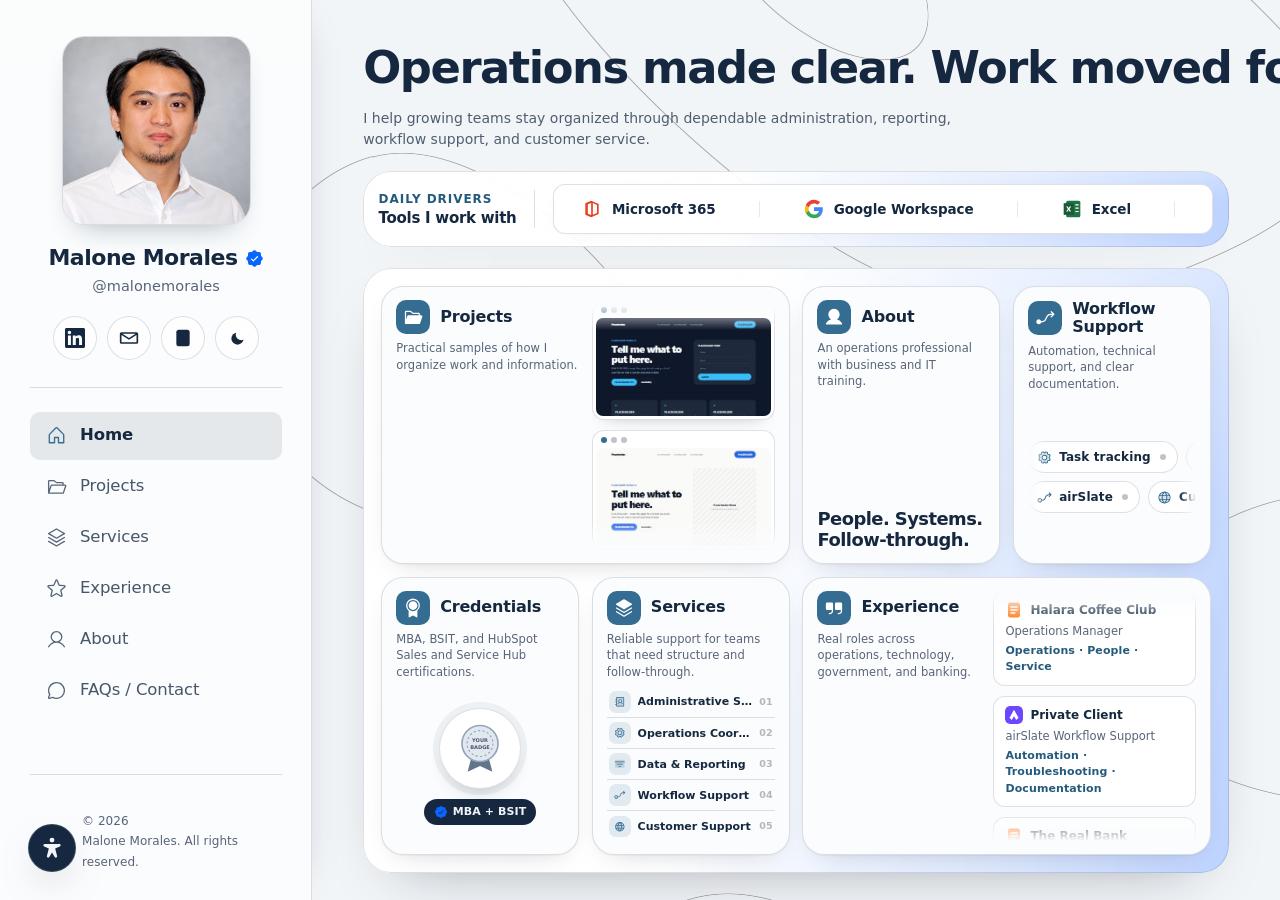
==== commit 4697e20d: "Keep portfolio visible when WebGL is unavailable" ====
--- a/about/index.html
+++ b/about/index.html
@@ -41,7 +41,7 @@
         }
       })();
     </script>
-    <script type="module" crossorigin src="/assets/index-DZGYKk3D.js"></script>
+    <script type="module" crossorigin src="/assets/index-CksnKhP0.js"></script>
     <link rel="stylesheet" crossorigin href="/assets/index-1n0V1Wnx.css">
   </head>
   <body>
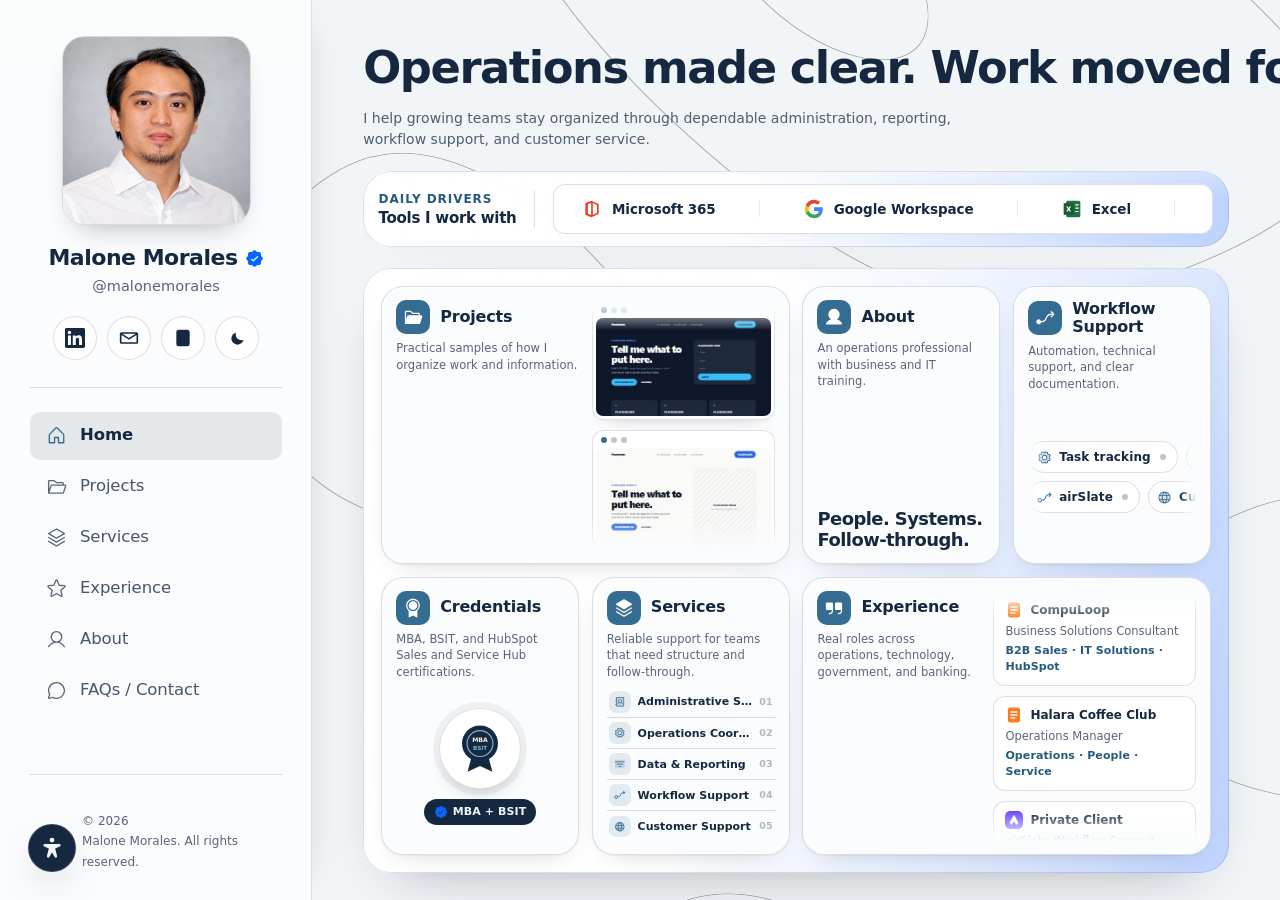
==== commit f0feefd5: "Refresh portfolio module filenames so updated experience bypasses stale caches" ====
--- a/about/index.html
+++ b/about/index.html
@@ -41,7 +41,7 @@
         }
       })();
     </script>
-    <script type="module" crossorigin src="/assets/index-CksnKhP0.js"></script>
+    <script type="module" crossorigin src="/assets/index-CksnKhP0-20261007.js"></script>
     <link rel="stylesheet" crossorigin href="/assets/index-1n0V1Wnx.css">
   </head>
   <body>
